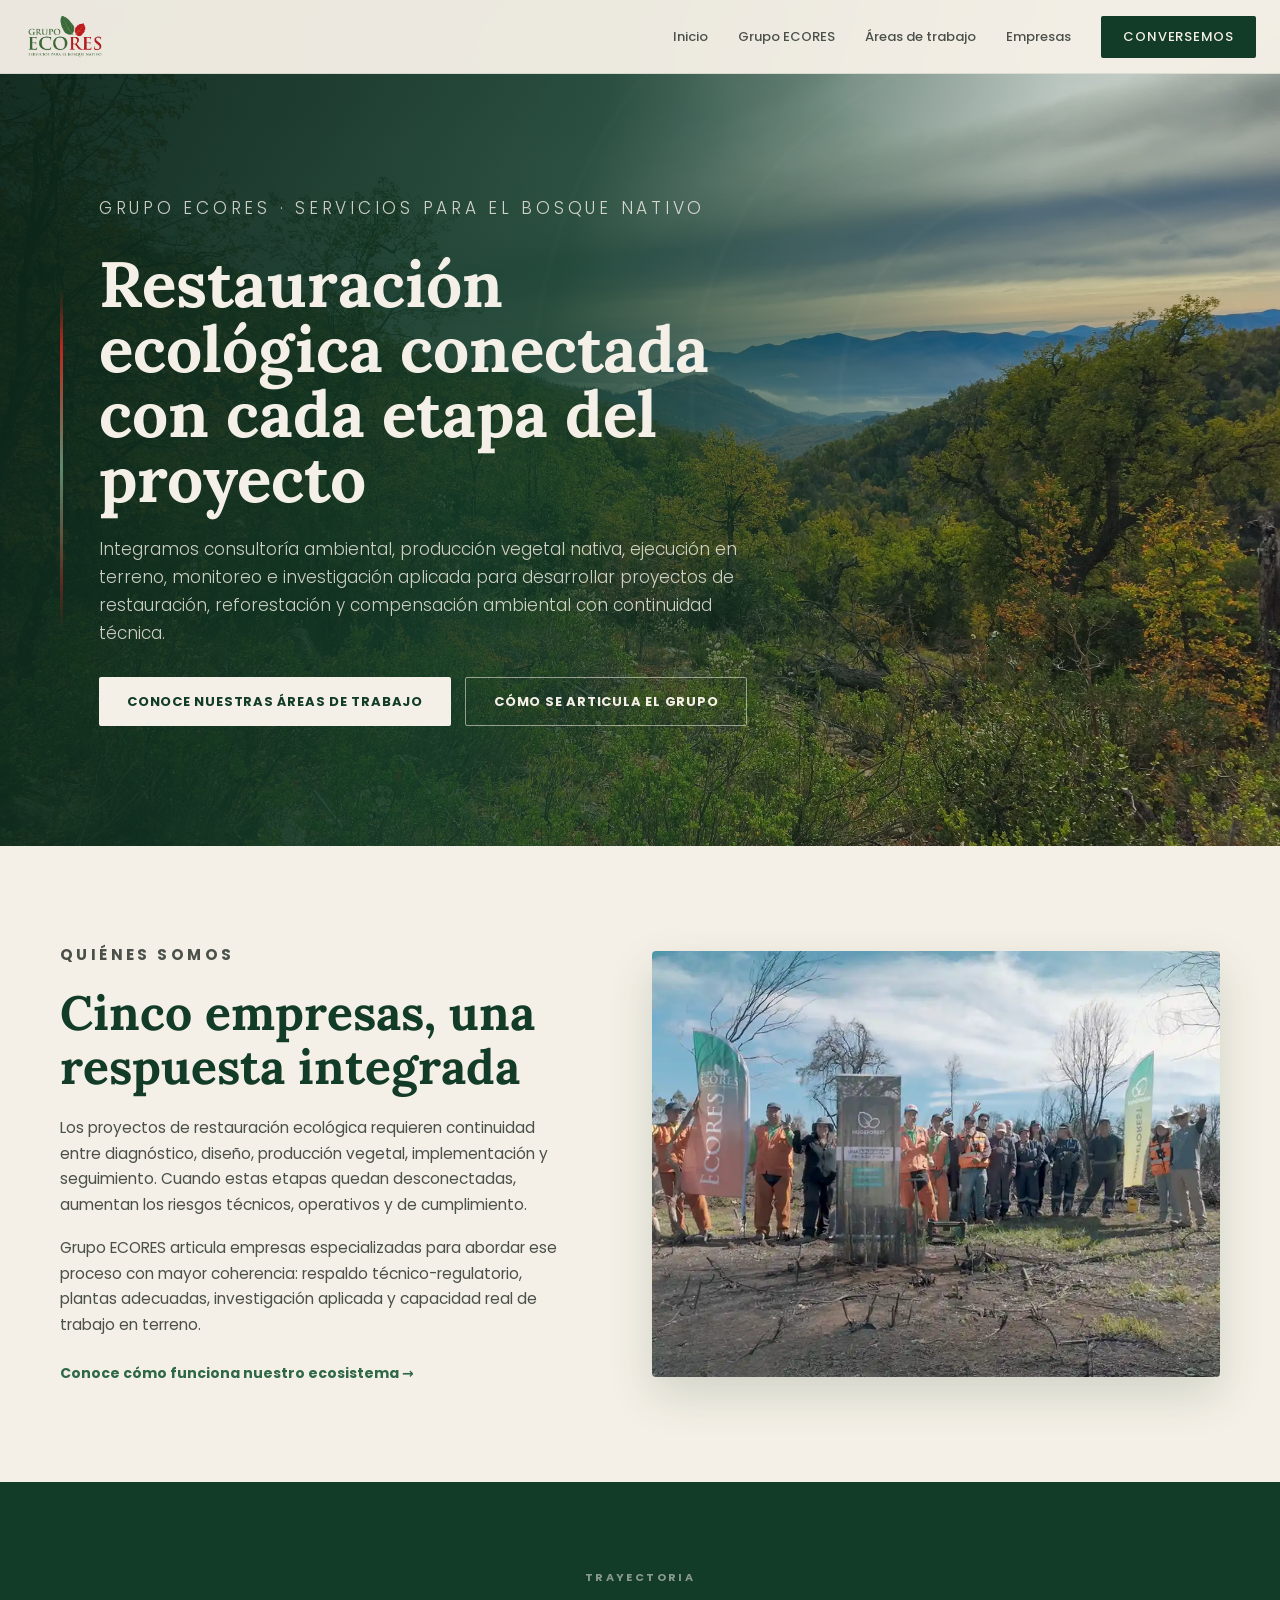
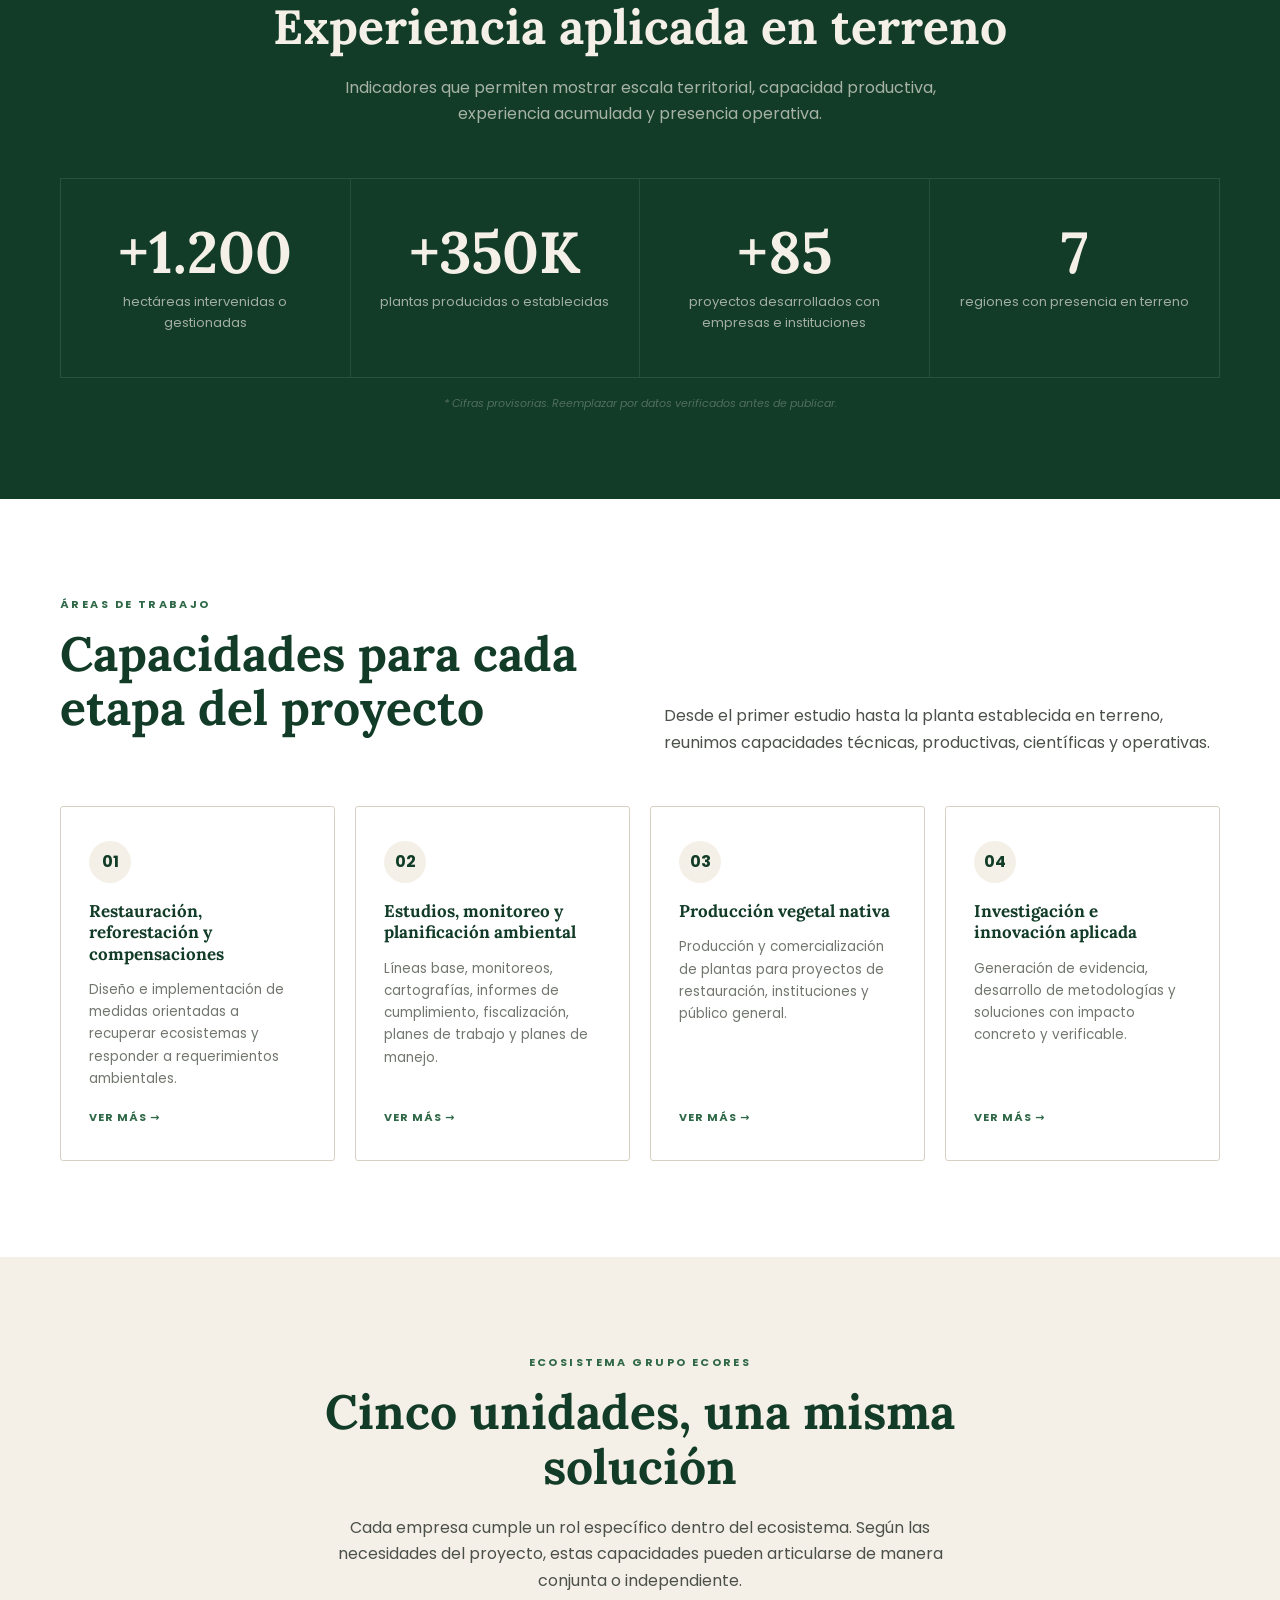
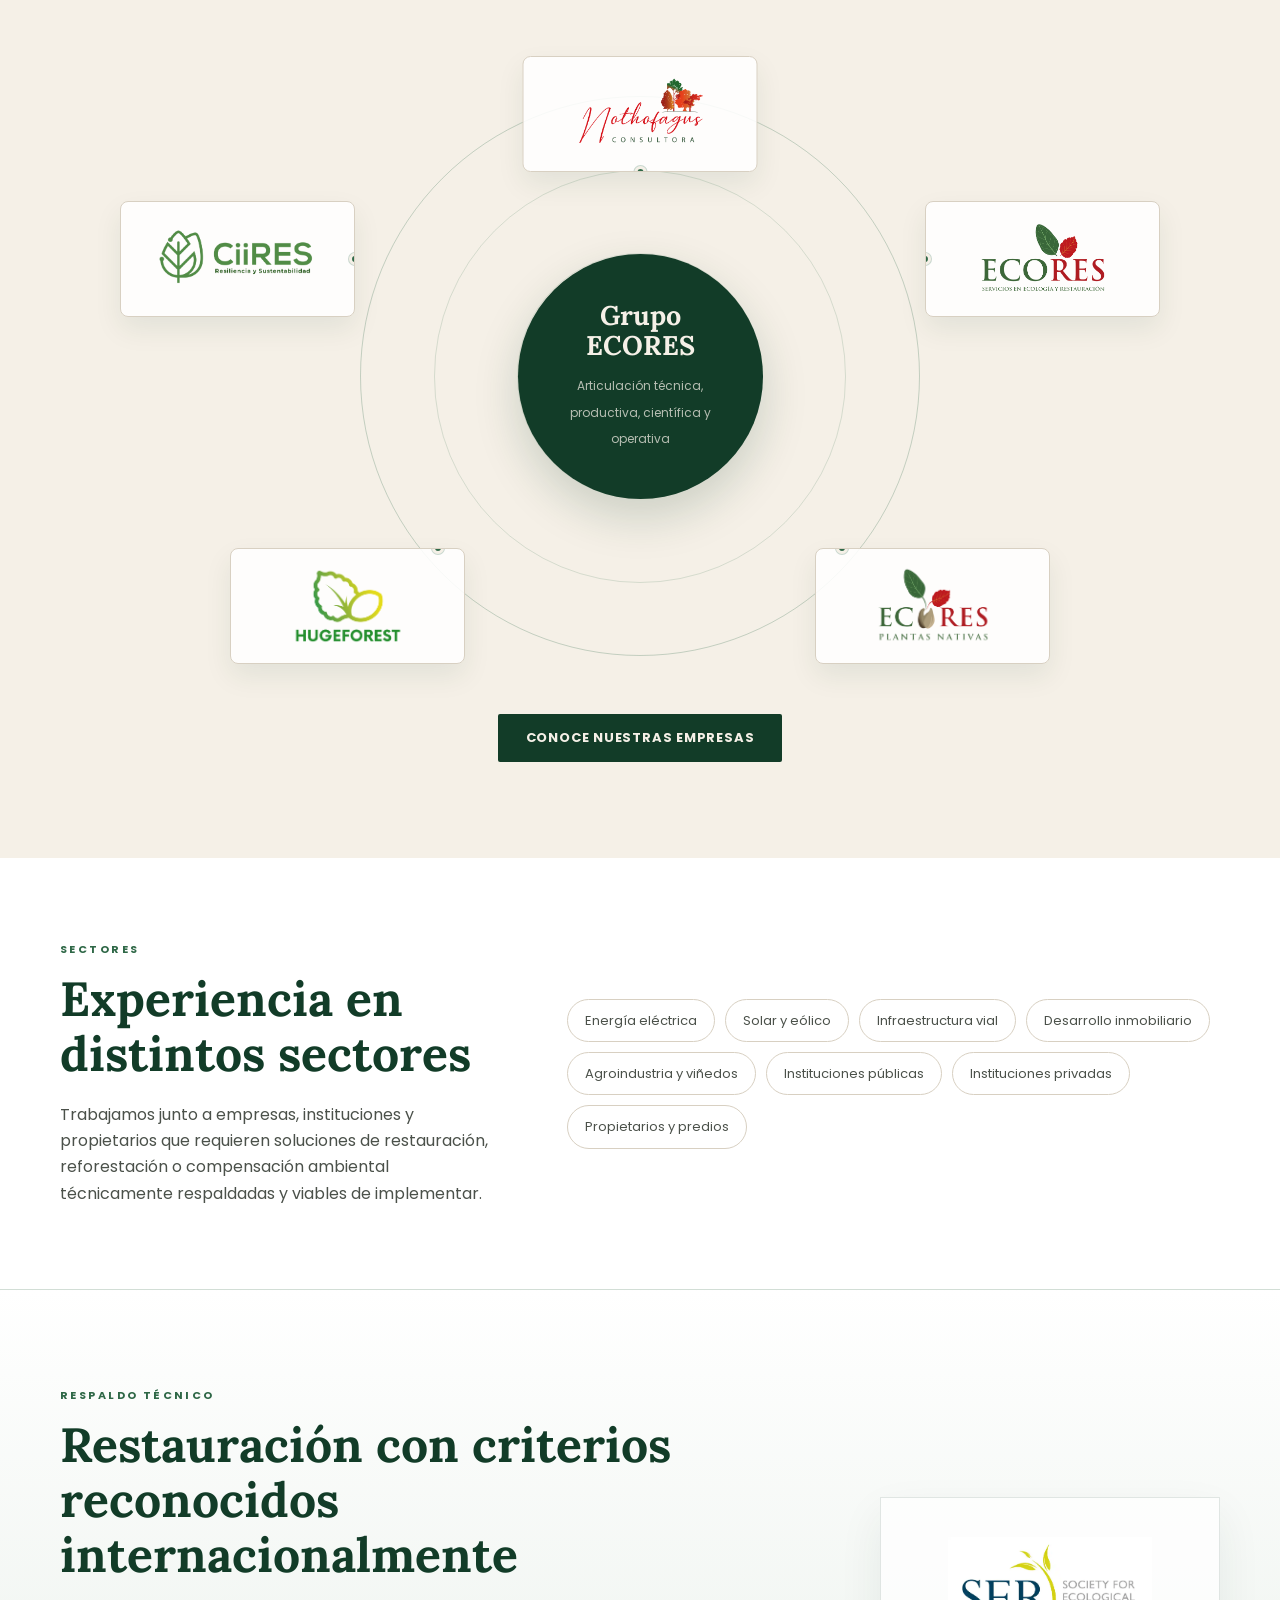
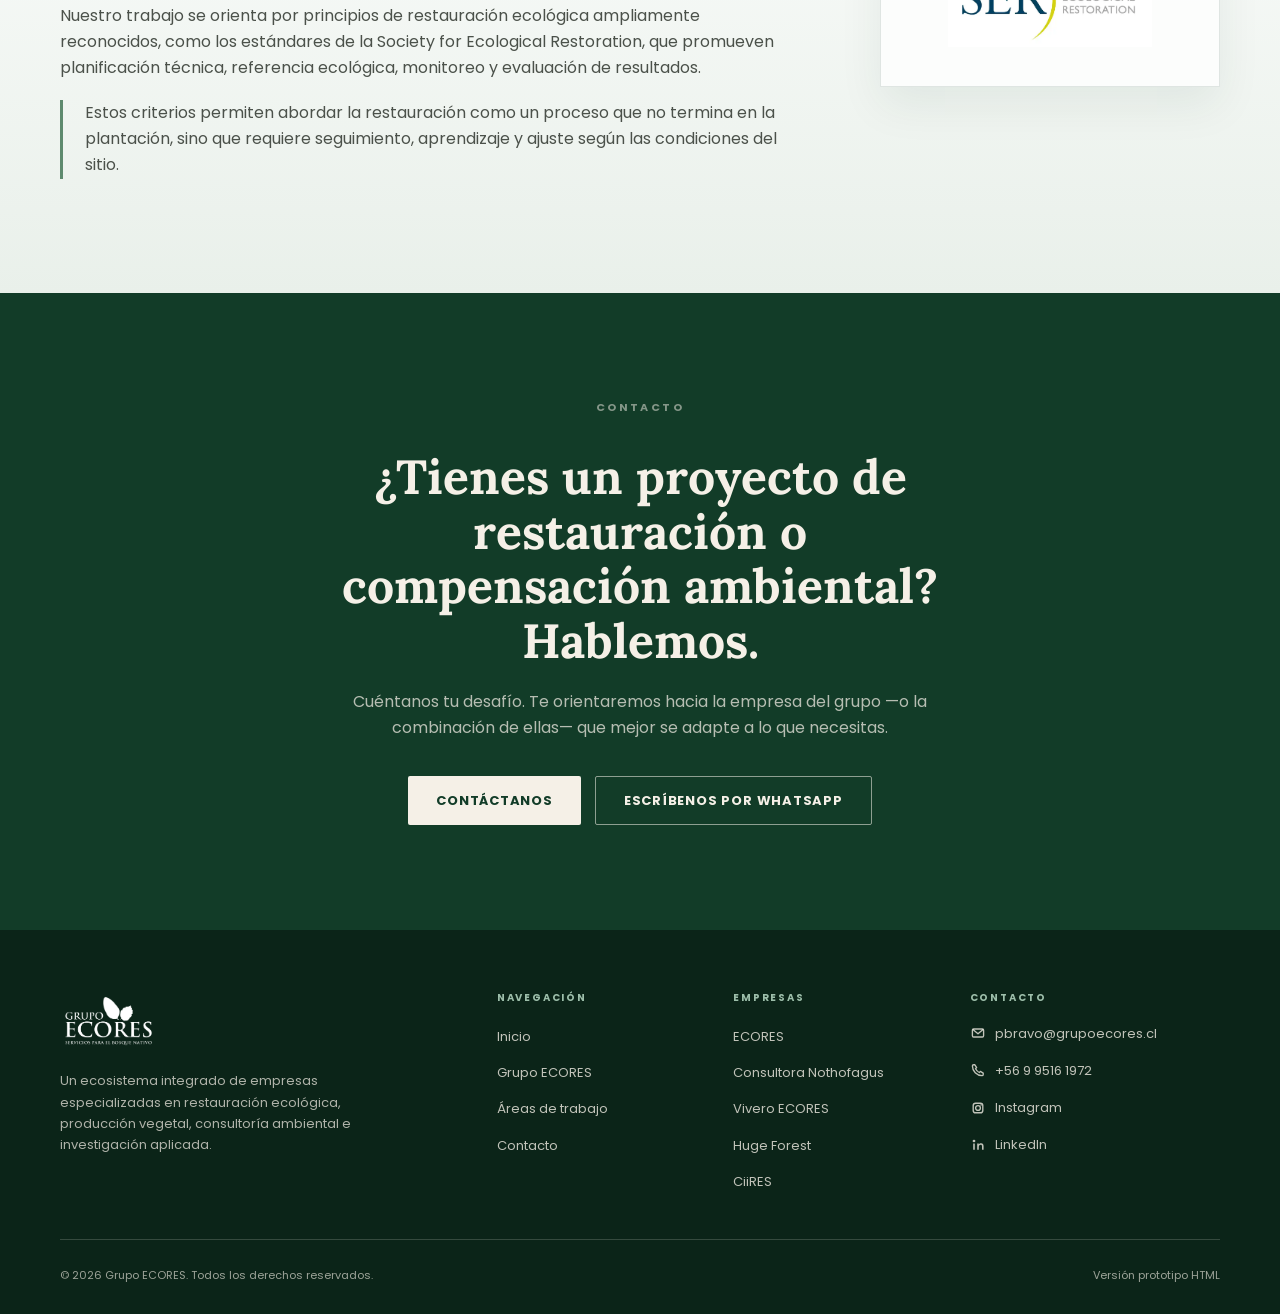
==== index.html @ 2d21e3e7 "all" ====
<!DOCTYPE html>
<html lang="es">
<head>
  <meta charset="UTF-8" />
  <meta name="viewport" content="width=device-width, initial-scale=1.0" />
  <title>Grupo ECORES — Servicios para el bosque nativo</title>
  <meta name="description" content="Grupo ECORES integra restauración ecológica, estudios ambientales, producción vegetal, investigación aplicada y ejecución en terreno." />
  <link rel="preconnect" href="https://fonts.googleapis.com">
  <link rel="preconnect" href="https://fonts.gstatic.com" crossorigin>
  <link href="https://fonts.googleapis.com/css2?family=Lora:ital,wght@0,400..700;1,400..700&family=Poppins:wght@300;400;500;600;700&display=swap" rel="stylesheet">
  <link rel="stylesheet" href="css/styles.css">
</head>
<body>
  <header class="nav">
    <div class="nav-inner">
      <a href="index.html" class="logo" aria-label="Grupo ECORES">
        <img src="assets/logo/grupoecores_color.png" alt="Grupo ECORES">
      </a>
      <nav aria-label="Navegación principal">
        <ul class="nav-links">
          <li><a href="index.html">Inicio</a></li>
          <li><a href="grupo-ecores.html">Grupo ECORES</a></li>
          <li><a href="areas-de-trabajo.html">Áreas de trabajo</a></li>
          <li><a href="empresas.html">Empresas</a></li>
          <li><a class="btn btn-verde nav-cta" href="contacto.html">Conversemos</a></li>
        </ul>
      </nav>
    </div>
  </header>

  <main>
    <section id="inicio" class="hero">
      <div class="hero-content">
        <div class="hero-line" aria-hidden="true"></div>
        <div>
          <p class="hero-kicker">Grupo ECORES · Servicios para el bosque nativo</p>
          <h1>Restauración ecológica conectada con cada etapa del proyecto</h1>
          <p>Integramos consultoría ambiental, producción vegetal nativa, ejecución en terreno, monitoreo e investigación aplicada para desarrollar proyectos de restauración, reforestación y compensación ambiental con continuidad técnica.</p>
          <div class="hero-actions">
            <a class="btn btn-marfil" href="areas-de-trabajo.html">Conoce nuestras áreas de trabajo</a>
            <a class="btn btn-outline" href="grupo-ecores.html">Cómo se articula el grupo</a>
          </div>
        </div>
      </div>
    </section>

    <section id="grupo" class="presentacion section">
      <div class="container presentacion-grid">
        <div class="presentacion-texto">
          <p class="label">Quiénes somos</p>
          <h2 class="titulo">Cinco empresas, una respuesta integrada</h2>
          <p>Los proyectos de restauración ecológica requieren continuidad entre diagnóstico, diseño, producción vegetal, implementación y seguimiento. Cuando estas etapas quedan desconectadas, aumentan los riesgos técnicos, operativos y de cumplimiento.</p>
          <p>Grupo ECORES articula empresas especializadas para abordar ese proceso con mayor coherencia: respaldo técnico-regulatorio, plantas adecuadas, investigación aplicada y capacidad real de trabajo en terreno.</p>
          <a class="link-flecha" href="grupo-ecores.html">Conoce cómo funciona nuestro ecosistema →</a>
        </div>
        <div class="foto-card">
          <img src="assets/img/inicio_2.webp" alt="Trabajo técnico en terreno con plantas nativas">
        </div>
      </div>
    </section>

    <section id="experiencia" class="cifras">
      <div class="container">
        <div class="cifras-header">
          <p class="label">Trayectoria</p>
          <h2 class="titulo">Experiencia aplicada en terreno</h2>
          <p class="bajada">Indicadores que permiten mostrar escala territorial, capacidad productiva, experiencia acumulada y presencia operativa.</p>
        </div>
        <div class="cifras-grid" aria-label="Cifras provisorias de experiencia">
          <div class="cifra"><div class="cifra-num">+1.200</div><div class="cifra-label">hectáreas intervenidas o gestionadas</div></div>
          <div class="cifra"><div class="cifra-num">+350K</div><div class="cifra-label">plantas producidas o establecidas</div></div>
          <div class="cifra"><div class="cifra-num">+85</div><div class="cifra-label">proyectos desarrollados con empresas e instituciones</div></div>
          <div class="cifra"><div class="cifra-num">7</div><div class="cifra-label">regiones con presencia en terreno</div></div>
        </div>
        <p class="cifra-nota">* Cifras provisorias. Reemplazar por datos verificados antes de publicar.</p>
      </div>
    </section>

    <section id="areas" class="areas section">
      <div class="container">
        <div class="areas-header">
          <div>
            <p class="label">Áreas de trabajo</p>
            <h2 class="titulo">Capacidades para cada etapa del proyecto</h2>
          </div>
          <p class="bajada">Desde el primer estudio hasta la planta establecida en terreno, reunimos capacidades técnicas, productivas, científicas y operativas.</p>
        </div>
        <div class="areas-grid">
          <a class="area-card" href="areas-de-trabajo.html">
            <div class="area-icono">01</div>
            <h3 class="area-nombre">Restauración, reforestación y compensaciones</h3>
            <p class="area-desc">Diseño e implementación de medidas orientadas a recuperar ecosistemas y responder a requerimientos ambientales.</p>
            <span class="area-link">Ver más →</span>
          </a>
          <a class="area-card" href="areas-de-trabajo.html">
            <div class="area-icono">02</div>
            <h3 class="area-nombre">Estudios, monitoreo y planificación ambiental</h3>
            <p class="area-desc">Líneas base, monitoreos, cartografías, informes de cumplimiento, fiscalización, planes de trabajo y planes de manejo.</p>
            <span class="area-link">Ver más →</span>
          </a>
          <a class="area-card" href="areas-de-trabajo.html">
            <div class="area-icono">03</div>
            <h3 class="area-nombre">Producción vegetal nativa</h3>
            <p class="area-desc">Producción y comercialización de plantas para proyectos de restauración, instituciones y público general.</p>
            <span class="area-link">Ver más →</span>
          </a>
          <a class="area-card" href="areas-de-trabajo.html">
            <div class="area-icono">04</div>
            <h3 class="area-nombre">Investigación e innovación aplicada</h3>
            <p class="area-desc">Generación de evidencia, desarrollo de metodologías y soluciones con impacto concreto y verificable.</p>
            <span class="area-link">Ver más →</span>
          </a>
        </div>
      </div>
    </section>

    <section id="empresas" class="ecosistema section">
      <div class="container">
        <div class="ecosistema-header">
          <p class="label">Ecosistema Grupo ECORES</p>
          <h2 class="titulo">Cinco unidades, una misma solución</h2>
          <p class="bajada">Cada empresa cumple un rol específico dentro del ecosistema. Según las necesidades del proyecto, estas capacidades pueden articularse de manera conjunta o independiente.</p>
        </div>

        <div class="ecosistema-circular" aria-label="Esquema circular de unidades Grupo ECORES">
          <div class="ecosistema-orbita" aria-hidden="true"></div>
          <div class="ecosistema-centro">
            <div>
              <strong>Grupo ECORES</strong>
              <span>Articulación técnica, productiva, científica y operativa</span>
            </div>
          </div>

          <article class="nodo nodo-1">
            <img class="ecosistema-logo ecosistema-logo-nothofagus" src="assets/logo/nothofagus_color.png" alt="Logo de Consultora Nothofagus">
          </article>
          <article class="nodo nodo-2">
            <img class="ecosistema-logo ecosistema-logo-ecores" src="assets/logo/ecores_color.png" alt="Logo de ECORES">
          </article>
          <article class="nodo nodo-3">
            <img class="ecosistema-logo ecosistema-logo-vivero" src="assets/logo/viveroecores_color.png" alt="Logo de Vivero ECORES">
          </article>
          <article class="nodo nodo-4">
            <img class="ecosistema-logo ecosistema-logo-huge" src="assets/logo/hugeforest_color.png" alt="Logo de Huge Forest">
          </article>
          <article class="nodo nodo-5">
            <img class="ecosistema-logo ecosistema-logo-ciires" src="assets/logo/ciires_color.png" alt="Logo de CiiRES">
          </article>
        </div>

        <div class="ecosistema-cta">
          <a class="btn btn-verde" href="empresas.html">Conoce nuestras empresas</a>
        </div>
      </div>
    </section>

    <section class="sectores">
      <div class="container sectores-inner">
        <div>
          <p class="label">Sectores</p>
          <h2 class="titulo">Experiencia en distintos sectores</h2>
          <p class="bajada">Trabajamos junto a empresas, instituciones y propietarios que requieren soluciones de restauración, reforestación o compensación ambiental técnicamente respaldadas y viables de implementar.</p>
        </div>
        <div class="sectores-tags">
          <span class="tag">Energía eléctrica</span>
          <span class="tag">Solar y eólico</span>
          <span class="tag">Infraestructura vial</span>
          <span class="tag">Desarrollo inmobiliario</span>
          <span class="tag">Agroindustria y viñedos</span>
          <span class="tag">Instituciones públicas</span>
          <span class="tag">Instituciones privadas</span>
          <span class="tag">Propietarios y predios</span>
        </div>
      </div>
    </section>

    <section class="home-ser section">
      <div class="container home-ser-grid">
        <div class="home-ser-texto">
          <p class="label">Respaldo técnico</p>
          <h2 class="titulo">Restauración con criterios reconocidos internacionalmente</h2>
          <p>Nuestro trabajo se orienta por principios de restauración ecológica ampliamente reconocidos, como los estándares de la Society for Ecological Restoration, que promueven planificación técnica, referencia ecológica, monitoreo y evaluación de resultados.</p>
          <p class="home-ser-secundario">Estos criterios permiten abordar la restauración como un proceso que no termina en la plantación, sino que requiere seguimiento, aprendizaje y ajuste según las condiciones del sitio.</p>
        </div>
        <div class="ser-logo-box" aria-label="Society for Ecological Restoration">
          <img class="ser-logo" src="assets/logo/logo_SER.webp" alt="Society for Ecological Restoration">
        </div>
      </div>
    </section>

    <section id="contacto" class="contacto">
      <div class="container">
        <p class="label">Contacto</p>
        <h2 class="titulo">¿Tienes un proyecto de restauración o compensación ambiental? Hablemos.</h2>
        <p>Cuéntanos tu desafío. Te orientaremos hacia la empresa del grupo —o la combinación de ellas— que mejor se adapte a lo que necesitas.</p>
        <div class="contacto-btns">
          <a class="btn btn-marfil" href="contacto.html">Contáctanos</a>
          <a class="btn btn-outline" href="#">Escríbenos por WhatsApp</a>
        </div>
      </div>
    </section>
  </main>

  <footer>
    <div class="container">
      <div class="footer-grid">
        <div class="footer-marca">
          <a class="footer-logo" href="index.html"><img src="assets/logo/grupoecores_blanco.png" alt="Grupo ECORES"></a>
          <p>Un ecosistema integrado de empresas especializadas en restauración ecológica, producción vegetal, consultoría ambiental e investigación aplicada.</p>
        </div>
        <div class="footer-col">
          <h4>Navegación</h4>
          <ul>
            <li><a href="index.html">Inicio</a></li>
            <li><a href="grupo-ecores.html">Grupo ECORES</a></li>
            <li><a href="areas-de-trabajo.html">Áreas de trabajo</a></li>
            <li><a href="contacto.html">Contacto</a></li>
          </ul>
        </div>
        <div class="footer-col">
          <h4>Empresas</h4>
          <ul>
            <li><a href="empresas.html">ECORES</a></li>
            <li><a href="empresas.html">Consultora Nothofagus</a></li>
            <li><a href="https://www.viveroecores.cl/">Vivero ECORES</a></li>
            <li><a href="empresas.html">Huge Forest</a></li>
            <li><a href="empresas.html">CiiRES</a></li>
          </ul>
        </div>
        <div class="footer-col">
          <h4>Contacto</h4>
          <ul>
            <li><a class="contact-link" href="mailto:pbravo@grupoecores.cl"><svg viewBox="0 0 20 20" fill="none" aria-hidden="true"><rect x="3" y="5" width="14" height="10" rx="1.5" stroke-width="1.7"/><path d="m4 6 6 5 6-5" stroke-width="1.7" stroke-linecap="round" stroke-linejoin="round"/></svg><span>pbravo@grupoecores.cl</span></a></li>
            <li><a class="contact-link" href="tel:+56995161972"><svg viewBox="0 0 20 20" fill="none" aria-hidden="true"><path d="M6.1 3.5 8.3 7 6.9 8.4a11.4 11.4 0 0 0 4.7 4.7l1.4-1.4 3.5 2.2v1.6c0 .8-.7 1.5-1.5 1.5C8.4 17 3 11.6 3 5c0-.8.7-1.5 1.5-1.5h1.6Z" stroke-width="1.7" stroke-linecap="round" stroke-linejoin="round"/></svg><span>+56 9 9516 1972</span></a></li>
            <li><a class="contact-link" href="https://www.instagram.com/grupoecores/" target="_blank" rel="noopener noreferrer"><svg viewBox="0 0 20 20" fill="none" aria-hidden="true"><rect x="4" y="4" width="12" height="12" rx="3" stroke-width="1.7"/><circle cx="10" cy="10" r="3" stroke-width="1.7"/><circle cx="13.8" cy="6.2" r="1" fill="currentColor" stroke="none"/></svg><span>Instagram</span></a></li>
            <li><a class="contact-link" href="https://cl.linkedin.com/company/grupo-ecores" target="_blank" rel="noopener noreferrer"><svg viewBox="0 0 20 20" fill="none" aria-hidden="true"><circle cx="5" cy="5" r="1.7" fill="currentColor" stroke="none"/><path d="M4 8h2v8H4zM9 8h2v1.4c.6-.9 1.5-1.6 2.9-1.6 2.1 0 3.1 1.4 3.1 3.8V16h-2v-4c0-1.5-.5-2.2-1.6-2.2-1.3 0-2.4 1-2.4 2.8V16H9z" fill="currentColor" stroke="none"/></svg><span>LinkedIn</span></a></li>
          </ul>
        </div>
      </div>
      <div class="footer-bottom">
        <span>© 2026 Grupo ECORES. Todos los derechos reservados.</span>
        <span>Versión prototipo HTML</span>
      </div>
    </div>
  </footer>
</body>
</html>
---- css/styles.css ----
*, *::before, *::after { box-sizing: border-box; margin: 0; padding: 0; }

:root {
  --verde-bosque: #123C28;
  --verde-profundo: #0B2418;
  --verde-medio: #2F6847;
  --verde-salvia: #5E8A6E;
  --verde-claro: #E9F0EA;
  --rojo-ecores: #B72A20;
  --marfil: #F5F0E7;
  --marfil-oscuro: #E8DFD1;
  --piedra: #D8D0C2;
  --texto: #1F241F;
  --texto-medio: #4B514A;
  --texto-suave: #71776E;
  --blanco: #FFFFFF;
  --max: 1160px;
}

html { scroll-behavior: smooth; }

body {
  font-family: 'Poppins', system-ui, sans-serif;
  color: var(--texto);
  background: var(--blanco);
  line-height: 1.65;
}

img { max-width: 100%; display: block; }
a { color: inherit; }

.container { width: min(var(--max), calc(100% - 48px)); margin: 0 auto; }
.section { padding: 96px 0; }

.label {
  font-size: 11px;
  font-weight: 700;
  letter-spacing: .22em;
  text-transform: uppercase;
  color: var(--verde-medio);
  margin-bottom: 14px;
}

.titulo {
  font-family: 'Lora', Georgia, serif;
  font-size: clamp(30px, 4vw, 48px);
  line-height: 1.14;
  font-weight: 700;
  color: var(--verde-bosque);
  margin-bottom: 20px;
}

.bajada {
  font-size: 16px;
  color: var(--texto-medio);
  max-width: 650px;
}

.btn {
  display: inline-flex;
  align-items: center;
  justify-content: center;
  min-height: 48px;
  padding: 13px 28px;
  border-radius: 2px;
  font-size: 13px;
  font-weight: 700;
  letter-spacing: .06em;
  text-transform: uppercase;
  text-decoration: none;
  transition: .2s ease;
}

.btn-verde { background: var(--verde-bosque); color: var(--marfil); }
.btn-verde:hover { background: var(--verde-medio); }
.btn-marfil { background: var(--marfil); color: var(--verde-bosque); }
.btn-marfil:hover { background: var(--blanco); transform: translateY(-1px); }
.btn-outline { border: 1px solid rgba(245,240,231,.55); color: var(--marfil); }
.btn-outline:hover { border-color: var(--marfil); background: rgba(245,240,231,.08); }

/* Header */
.nav {
  position: fixed;
  inset: 0 0 auto 0;
  height: 74px;
  z-index: 20;
  background: rgba(245,240,231,.96);
  backdrop-filter: blur(10px);
  border-bottom: 1px solid rgba(18,60,40,.10);
}

.nav-inner {
  height: 100%;
  width: min(1280px, calc(100% - 48px));
  margin: 0 auto;
  display: flex;
  align-items: center;
  justify-content: space-between;
  gap: 24px;
}

.logo img { height: 54px; width: auto; }
.nav-links { display: flex; align-items: center; gap: 30px; list-style: none; }
.nav-links a { text-decoration: none; font-size: 13px; font-weight: 500; color: var(--texto-medio); }
.nav-links a:hover { color: var(--verde-bosque); }
.nav-cta { padding: 10px 22px; min-height: 42px; font-size: 12px; }
.nav-links a.nav-cta { color: var(--marfil); }
.nav-links a.nav-cta:hover { color: var(--blanco); }

/* Hero */
.hero {
  min-height: 94vh;
  padding-top: 74px;
  position: relative;
  display: flex;
  align-items: center;
  overflow: hidden;
  background: var(--verde-profundo);
}

.hero::before {
  content: '';
  position: absolute;
  inset: 0;
  background-image:
    linear-gradient(105deg, rgba(11,36,24,.95) 0%, rgba(18,60,40,.86) 42%, rgba(18,60,40,.26) 72%, rgba(18,60,40,.08) 100%),
    url('../assets/img/hero-desktop.webp');
  background-size: cover;
  background-position: center;
  z-index: 0;
}

.hero::after {
  content: '';
  position: absolute;
  inset: 0;
  background-image:
    radial-gradient(circle at 82% 47%, transparent 18%, rgba(245,240,231,.16) 18.3%, transparent 18.8%),
    radial-gradient(circle at 82% 47%, transparent 31%, rgba(245,240,231,.12) 31.3%, transparent 31.8%),
    radial-gradient(circle at 82% 47%, transparent 45%, rgba(245,240,231,.08) 45.3%, transparent 45.8%);
  opacity: .18;
  z-index: 1;
}

.hero-content {
  position: relative;
  z-index: 2;
  width: min(1160px, calc(100% - 48px));
  margin: 0 auto;
  display: grid;
  grid-template-columns: 3px minmax(0, 650px);
  gap: 36px;
  align-items: center;
}

.hero-line {
  height: 340px;
  background: linear-gradient(180deg, transparent 0%, var(--rojo-ecores) 17%, var(--verde-salvia) 52%, rgba(183,42,32,.45) 86%, transparent 100%);
  border-radius: 999px;
}

.hero-kicker {
  font-size: 11px;
  font-weight: 700;
  letter-spacing: .22em;
  text-transform: uppercase;
  color: rgba(245,240,231,.66);
  margin-bottom: 22px;
}

.hero h1 {
  font-family: 'Lora', Georgia, serif;
  font-size: clamp(38px, 5.2vw, 64px);
  line-height: 1.02;
  color: var(--marfil);
  font-weight: 700;
  margin-bottom: 22px;
  max-width: 700px;
}

.hero h1 em { display: block; font-style: italic; color: rgba(245,240,231,.60); font-weight: 600; }

.hero p {
  color: rgba(245,240,231,.82);
  font-size: 17px;
  max-width: 680px;
  margin-bottom: 30px;
  font-weight: 300;
}

.hero-actions { display: flex; gap: 14px; flex-wrap: wrap; }

/* Páginas internas */
.hero-interno {
  min-height: 52vh;
  padding: 170px 0 86px;
  background: var(--verde-profundo);
  color: var(--marfil);
}

.hero-interno .label { color: rgba(245,240,231,.58); }

.hero-interno h1 {
  font-family: 'Lora', Georgia, serif;
  font-size: clamp(40px, 6vw, 68px);
  line-height: 1.08;
  font-weight: 700;
  max-width: 780px;
  margin-bottom: 22px;
}

.hero-interno p {
  max-width: 680px;
  color: rgba(245,240,231,.74);
  font-size: 17px;
}

.contenido-interno { background: var(--marfil); }

.contenido-interno p {
  max-width: 760px;
  color: var(--texto-medio);
  font-size: 16px;
}

/* Áreas de trabajo */
.hero-areas-trabajo {
  background:
    linear-gradient(110deg, rgba(11,36,24,.97) 0%, rgba(18,60,40,.90) 54%, rgba(94,138,110,.52) 100%),
    linear-gradient(90deg, transparent 0 34px, rgba(245,240,231,.05) 34px 35px, transparent 35px 100%);
  background-size: auto, 72px 72px;
}

.mapa-capacidades {
  background: var(--marfil);
  border-bottom: 1px solid var(--piedra);
}

.mapa-capacidades-head {
  display: grid;
  grid-template-columns: minmax(0, .95fr) minmax(280px, .65fr);
  gap: 64px;
  align-items: end;
  margin-bottom: 52px;
}

.mapa-capacidades-head p:not(.label) {
  color: var(--texto-medio);
  font-size: 16px;
}

.mapa-capacidades-esquema {
  position: relative;
  display: grid;
  grid-template-columns: repeat(4, 1fr);
  border-top: 1px solid rgba(18,60,40,.22);
  border-bottom: 1px solid rgba(18,60,40,.22);
}

.mapa-capacidades-esquema::before {
  content: '';
  position: absolute;
  left: 0;
  right: 0;
  top: 76px;
  height: 1px;
  background: rgba(18,60,40,.18);
}

.capacidad-nodo {
  position: relative;
  min-height: 250px;
  padding: 28px 26px 32px;
  display: grid;
  grid-template-rows: auto auto 1fr;
  gap: 20px;
  border-right: 1px solid rgba(18,60,40,.16);
}

.capacidad-nodo:last-child { border-right: 0; }

.capacidad-num {
  color: var(--verde-medio);
  font-size: 12px;
  font-weight: 700;
  letter-spacing: .16em;
}

.capacidad-icono,
.area-amplia-icono {
  display: grid;
  place-items: center;
  color: var(--verde-bosque);
}

.capacidad-icono {
  width: 56px;
  height: 56px;
  background: rgba(255,255,255,.48);
  border: 1px solid rgba(18,60,40,.18);
  border-radius: 50%;
  z-index: 1;
}

.capacidad-icono svg,
.area-amplia-icono svg {
  width: 34px;
  height: 34px;
  fill: none;
  stroke: currentColor;
  stroke-width: 2;
  stroke-linecap: round;
  stroke-linejoin: round;
}

.capacidad-nodo h3 {
  align-self: end;
  max-width: 230px;
  font-family: 'Lora', Georgia, serif;
  color: var(--verde-bosque);
  font-size: 20px;
  line-height: 1.22;
}

.desarrollo-areas {
  background: var(--blanco);
}

.area-amplia {
  padding: 82px 0;
  border-bottom: 1px solid rgba(18,60,40,.10);
}

.area-fondo-blanco { background: var(--blanco); }
.area-fondo-marfil { background: var(--marfil); }
.area-fondo-verde-claro { background: var(--verde-claro); }

.area-amplia-grid {
  display: grid;
  grid-template-columns: 190px minmax(0, 1fr);
  gap: 66px;
  align-items: start;
}

.area-amplia-meta {
  position: sticky;
  top: 104px;
  display: grid;
  gap: 28px;
  align-content: start;
}

.area-amplia-meta span {
  font-family: 'Lora', Georgia, serif;
  font-size: clamp(52px, 7vw, 86px);
  line-height: .9;
  color: rgba(18,60,40,.18);
  font-weight: 700;
}

.area-amplia-icono {
  width: 74px;
  height: 74px;
  border: 1px solid rgba(18,60,40,.22);
  border-radius: 50%;
  background: rgba(255,255,255,.46);
}

.area-amplia-icono svg {
  width: 42px;
  height: 42px;
}

.area-amplia-contenido {
  display: grid;
  grid-template-columns: minmax(0, .8fr) minmax(300px, .72fr);
  gap: 56px;
  align-items: start;
}

.area-amplia-contenido h2 {
  grid-column: 1 / -1;
  max-width: 860px;
  font-family: 'Lora', Georgia, serif;
  color: var(--verde-bosque);
  font-size: clamp(30px, 4vw, 48px);
  line-height: 1.12;
}

.area-amplia-contenido p {
  max-width: 610px;
  color: var(--texto-medio);
  font-size: 16px;
}

.capacidad-lista {
  list-style: none;
  display: grid;
  grid-template-columns: 1fr 1fr;
  gap: 12px 18px;
}

.capacidad-lista li {
  position: relative;
  padding: 12px 0 12px 22px;
  border-top: 1px solid rgba(18,60,40,.16);
  color: var(--texto-medio);
  font-size: 13.5px;
}

.capacidad-lista li::before {
  content: '';
  position: absolute;
  left: 0;
  top: 21px;
  width: 8px;
  height: 8px;
  border: 1px solid var(--verde-medio);
  border-radius: 50%;
}

.areas-integracion {
  background: linear-gradient(180deg, var(--blanco) 0%, var(--verde-claro) 100%);
  color: var(--texto);
  border-top: 1px solid rgba(18,60,40,.10);
}

.areas-integracion-inner {
  display: grid;
  gap: 52px;
}

.areas-integracion .titulo { color: var(--verde-bosque); max-width: 820px; }

.areas-integracion p {
  max-width: 760px;
  color: var(--texto-medio);
}

.process-line {
  list-style: none;
  display: grid;
  grid-template-columns: repeat(5, 1fr);
  border: 1px solid rgba(18,60,40,.16);
  background: rgba(255,255,255,.62);
}

.process-line li {
  position: relative;
  min-height: 104px;
  display: grid;
  place-items: center;
  text-align: center;
  padding: 24px 18px;
  border-right: 1px solid rgba(18,60,40,.14);
  color: var(--verde-bosque);
  font-size: 12px;
  font-weight: 700;
  letter-spacing: .11em;
  text-transform: uppercase;
}

.process-line li:last-child { border-right: 0; }

.process-line li::after {
  content: '';
  position: absolute;
  right: -10px;
  top: 50%;
  width: 19px;
  height: 19px;
  border-top: 1px solid rgba(18,60,40,.18);
  border-right: 1px solid rgba(18,60,40,.18);
  background: var(--verde-claro);
  transform: translateY(-50%) rotate(45deg);
  z-index: 2;
}

.process-line li:last-child::after { display: none; }

.areas-cta {
  background: var(--marfil);
  color: var(--texto);
  text-align: center;
  padding: 88px 0 96px;
  border-top: 1px solid rgba(18,60,40,.12);
}

.areas-cta .container {
  max-width: 760px;
}

.areas-cta .titulo {
  color: var(--verde-bosque);
  max-width: 660px;
  margin-left: auto;
  margin-right: auto;
}

.areas-cta p {
  max-width: 620px;
  color: var(--texto-medio);
  margin: 0 auto 34px;
}

.areas-cta-btns {
  display: flex;
  justify-content: center;
  gap: 14px;
  flex-wrap: wrap;
}

.cta-light .btn-outline {
  border-color: rgba(18,60,40,.35);
  color: var(--verde-bosque);
}

.cta-light .btn-outline:hover {
  border-color: var(--verde-bosque);
  background: rgba(18,60,40,.06);
}

/* Grupo ECORES */
.hero-grupo {
  min-height: 58vh;
  background:
    linear-gradient(110deg, rgba(11,36,24,.96) 0%, rgba(18,60,40,.88) 58%, rgba(47,104,71,.72) 100%),
    url('../assets/img/foto1_quienes_somos.webp');
  background-size: cover;
  background-position: center;
}

.hero-grupo h1 { max-width: 880px; }

.hero-grupo p:not(.label) {
  max-width: 760px;
  font-size: 18px;
}

.grupo-intro { background: var(--marfil); }
.grupo-plan { background: var(--blanco); }
.bloque-terreno { background: var(--marfil); }
.grupo-enfoque { background: var(--verde-bosque); color: var(--marfil); }
.grupo-trabajo { background: var(--marfil); }
.grupo-unidades { background: var(--blanco); }

.quienes-card-bg {
  position: relative;
  isolation: isolate;
  overflow: hidden;
  background: var(--marfil);
  color: var(--texto);
}

.quienes-card-bg::after {
  content: none;
}

.quienes-card-bg .container {
  position: relative;
  z-index: 1;
}

.quienes-card-bg .label {
  color: var(--verde-medio);
}

.quienes-card-bg .titulo {
  color: var(--verde-bosque);
}

.quienes-card-bg .grupo-copy {
  color: var(--texto-medio);
}

.grupo-texto-grid,
.grupo-unidades-inner {
  display: grid;
  grid-template-columns: .88fr 1.12fr;
  gap: 72px;
  align-items: start;
}

.grupo-copy {
  display: grid;
  gap: 18px;
  color: var(--texto-medio);
  font-size: 16px;
}

.grupo-copy .btn {
  justify-self: start;
  margin-top: 14px;
}

.bloque-terreno-grid {
  display: grid;
  grid-template-columns: minmax(0, 1.05fr) minmax(0, .95fr);
  gap: 72px;
  align-items: center;
}

.bloque-terreno-img {
  width: 100%;
  aspect-ratio: 4 / 3;
  object-fit: cover;
  object-position: center;
  border-radius: 6px;
}

.quienes-mosaico {
  position: relative;
  min-height: 520px;
}

.quienes-mosaico img {
  display: block;
  width: 100%;
  object-fit: cover;
  border-radius: 6px;
  box-shadow: 0 18px 45px rgba(18,60,40,.16);
}

.quienes-mosaico .quienes-mosaico-principal {
  width: 76%;
  aspect-ratio: 3 / 4;
  object-position: center;
}

.quienes-mosaico .quienes-mosaico-secundaria {
  position: absolute;
  right: 0;
  bottom: 28px;
  width: 54%;
  aspect-ratio: 4 / 3;
  border: 10px solid var(--marfil);
  object-position: center;
}

.bloque-terreno-texto {
  max-width: 540px;
}

.bloque-terreno-texto p:not(.label) {
  color: var(--texto-medio);
  font-size: 16px;
}

.bloque-terreno-secundario {
  margin-top: 18px;
  color: var(--texto-suave);
}

.grupo-section-head {
  max-width: 720px;
  margin-bottom: 46px;
}

.grupo-enfoque .label { color: rgba(245,240,231,.58); }
.grupo-enfoque .titulo { color: var(--marfil); }

.grupo-card-grid {
  display: grid;
  grid-template-columns: repeat(4, 1fr);
  gap: 18px;
}

.grupo-card {
  min-height: 280px;
  padding: 30px 26px;
  border: 1px solid rgba(245,240,231,.14);
  border-radius: 4px;
  background: rgba(245,240,231,.06);
}

.grupo-card-num {
  display: inline-flex;
  width: 38px;
  height: 38px;
  align-items: center;
  justify-content: center;
  border-radius: 50%;
  background: rgba(245,240,231,.10);
  color: var(--verde-claro);
  font-size: 12px;
  font-weight: 700;
  margin-bottom: 22px;
}

.grupo-card h3 {
  font-family: 'Lora', Georgia, serif;
  font-size: 21px;
  line-height: 1.2;
  color: var(--marfil);
  margin-bottom: 14px;
}

.grupo-card p {
  color: rgba(245,240,231,.70);
  font-size: 14px;
  line-height: 1.65;
}

.grupo-secuencia {
  list-style: none;
  display: grid;
  grid-template-columns: repeat(5, 1fr);
  gap: 0;
  margin-bottom: 34px;
  border: 1px solid var(--piedra);
  background: var(--blanco);
}

.grupo-secuencia li {
  position: relative;
  min-height: 112px;
  padding: 30px 24px;
  display: flex;
  align-items: center;
  justify-content: center;
  text-align: center;
  color: var(--verde-bosque);
  font-size: 13px;
  font-weight: 700;
  letter-spacing: .04em;
  text-transform: uppercase;
  border-right: 1px solid var(--piedra);
}

.grupo-secuencia li:last-child { border-right: 0; }

.grupo-secuencia li::after {
  content: '';
  position: absolute;
  right: -8px;
  top: 50%;
  width: 15px;
  height: 15px;
  border-top: 1px solid var(--piedra);
  border-right: 1px solid var(--piedra);
  background: var(--blanco);
  transform: translateY(-50%) rotate(45deg);
  z-index: 2;
}

.grupo-secuencia li:last-child::after { display: none; }

.grupo-secuencia-texto {
  max-width: 760px;
  color: var(--texto-medio);
  font-size: 16px;
}

.grupo-cta { border-top: 1px solid rgba(245,240,231,.08); }

/* Presentación */
.presentacion { background: var(--marfil); }
.presentacion-grid { display: grid; grid-template-columns: .95fr 1.05fr; gap: 78px; align-items: center; }
.presentacion-texto p { font-size: 15.5px; color: var(--texto-medio); margin-bottom: 18px; }
.link-flecha { display: inline-flex; text-decoration: none; color: var(--verde-medio); font-weight: 700; font-size: 14px; margin-top: 6px; }
.link-flecha:hover { text-decoration: underline; }
.foto-card { border-radius: 4px; overflow: hidden; box-shadow: 0 18px 45px rgba(18,60,40,.16); }
.foto-card img { width: 100%; height: 100%; aspect-ratio: 4 / 3; object-fit: cover; }

/* Cifras */
.cifras { background: var(--verde-bosque); color: var(--marfil); padding: 86px 0; }
.cifras-header { text-align: center; margin-bottom: 50px; }
.cifras .label { color: rgba(245,240,231,.52); }
.cifras .titulo { color: var(--marfil); }
.cifras .bajada { color: rgba(245,240,231,.66); margin: 0 auto; }
.cifras-grid { display: grid; grid-template-columns: repeat(4, 1fr); border: 1px solid rgba(245,240,231,.11); }
.cifra { text-align: center; padding: 44px 26px; border-right: 1px solid rgba(245,240,231,.10); }
.cifra:last-child { border-right: 0; }
.cifra-num { font-family: 'Lora', Georgia, serif; font-size: clamp(38px, 5vw, 58px); font-weight: 700; line-height: 1; margin-bottom: 10px; }
.cifra-label { color: rgba(245,240,231,.64); font-size: 13px; }
.cifra-nota { margin-top: 16px; text-align: center; font-size: 11px; color: rgba(245,240,231,.28); font-style: italic; }

/* Áreas */
.areas { background: var(--blanco); }
.areas-header { display: grid; grid-template-columns: 1fr 1fr; gap: 48px; align-items: end; margin-bottom: 50px; }
.areas-grid { display: grid; grid-template-columns: repeat(4, 1fr); gap: 20px; }
.area-card { border: 1px solid var(--piedra); border-radius: 3px; padding: 34px 28px; min-height: 310px; text-decoration: none; transition: .2s ease; display: flex; flex-direction: column; }
.area-card:hover { border-color: var(--verde-salvia); transform: translateY(-3px); box-shadow: 0 14px 34px rgba(18,60,40,.10); }
.area-icono { width: 42px; height: 42px; border-radius: 50%; background: var(--marfil); display: grid; place-items: center; margin-bottom: 18px; color: var(--verde-bosque); font-weight: 700; }
.area-nombre { font-family: 'Lora', Georgia, serif; color: var(--verde-bosque); font-size: 17px; line-height: 1.25; font-weight: 700; margin-bottom: 14px; }
.area-desc { color: var(--texto-suave); font-size: 13.5px; flex: 1; }
.area-link { font-size: 11px; font-weight: 700; color: var(--verde-medio); letter-spacing: .09em; text-transform: uppercase; margin-top: 18px; }

/* Ecosistema circular */
.ecosistema { background: var(--marfil); }
.ecosistema-header { text-align: center; max-width: 780px; margin: 0 auto 62px; }
.ecosistema-header .bajada { margin: 0 auto; }

.ecosistema-circular {
  position: relative;
  min-height: 640px;
  display: grid;
  place-items: center;
  margin: 0 auto;
  max-width: 1040px;
}

.ecosistema-orbita {
  position: absolute;
  width: min(560px, 58vw);
  aspect-ratio: 1;
  border: 1px solid rgba(47,104,71,.25);
  border-radius: 50%;
}

.ecosistema-orbita::before, .ecosistema-orbita::after {
  content: '';
  position: absolute;
  border-radius: 50%;
  border: 1px solid rgba(47,104,71,.16);
  inset: 13%;
}

.ecosistema-orbita::after { inset: 28%; opacity: .65; }

.ecosistema-centro {
  width: 245px;
  min-height: 245px;
  border-radius: 50%;
  background: var(--verde-bosque);
  color: var(--marfil);
  display: grid;
  place-items: center;
  text-align: center;
  padding: 28px;
  z-index: 2;
  box-shadow: 0 18px 45px rgba(18,60,40,.18);
}

.ecosistema-centro strong {
  font-family: 'Lora', Georgia, serif;
  font-size: 27px;
  line-height: 1.1;
  display: block;
  margin-bottom: 12px;
}

.ecosistema-centro span { font-size: 12px; color: rgba(245,240,231,.72); }

.nodo {
  position: absolute;
  width: 235px;
  min-height: 116px;
  display: grid;
  place-items: center;
  overflow: hidden;
  background: rgba(255,255,255,.88);
  border: 1px solid var(--piedra);
  border-radius: 8px;
  padding: 14px 20px;
  z-index: 3;
  box-shadow: 0 12px 28px rgba(18,60,40,.08);
}

.nodo::before {
  content: '';
  position: absolute;
  width: 12px;
  height: 12px;
  border-radius: 50%;
  background: var(--verde-medio);
  border: 3px solid var(--marfil);
  box-shadow: 0 0 0 1px rgba(47,104,71,.25);
}

.ecosistema-logo {
  width: 100%;
  max-width: 190px;
  height: 84px;
  object-fit: contain;
  transform-origin: center;
}

.ecosistema-logo-nothofagus { transform: scale(1.18); }
.ecosistema-logo-ecores { transform: scale(1.08); }
.ecosistema-logo-ciires { transform: scale(1.38); }

.nodo-1 { top: 0; left: 50%; transform: translateX(-50%); }
.nodo-1::before { left: 50%; bottom: -7px; transform: translateX(-50%); }
.nodo-2 { top: 145px; right: 0; }
.nodo-2::before { left: -7px; top: 50%; transform: translateY(-50%); }
.nodo-3 { bottom: 32px; right: 110px; }
.nodo-3::before { left: 20px; top: -7px; }
.nodo-4 { bottom: 32px; left: 110px; }
.nodo-4::before { right: 20px; top: -7px; }
.nodo-5 { top: 145px; left: 0; }
.nodo-5::before { right: -7px; top: 50%; transform: translateY(-50%); }

.ecosistema-cta { text-align: center; margin-top: 18px; }

/* Sectores */
.sectores { background: var(--blanco); padding: 82px 0; }
.sectores-inner { display: grid; grid-template-columns: .8fr 1.2fr; gap: 72px; align-items: center; }
.sectores-tags { display: flex; flex-wrap: wrap; gap: 10px; }
.tag { border: 1px solid var(--piedra); padding: 10px 17px; border-radius: 999px; font-size: 13px; color: var(--texto-medio); background: var(--blanco); }

/* SER */
.home-ser {
  background: linear-gradient(180deg, var(--blanco) 0%, var(--verde-claro) 100%);
  border-top: 1px solid rgba(18,60,40,.10);
}

.home-ser-grid {
  display: grid;
  grid-template-columns: minmax(0, 1.15fr) minmax(260px, .55fr);
  gap: 56px;
  align-items: center;
}

.home-ser-texto {
  max-width: 720px;
}

.home-ser-texto p:not(.label) {
  color: var(--texto-medio);
  font-size: 16px;
  margin-bottom: 18px;
}

.home-ser-secundario {
  padding-left: 22px;
  border-left: 3px solid var(--verde-salvia);
}

.ser-logo-box {
  display: grid;
  place-items: center;
  justify-self: end;
  width: min(340px, 100%);
  min-height: 190px;
  padding: 32px;
  background: rgba(255,255,255,.78);
  border: 1px solid rgba(18,60,40,.12);
  box-shadow: 0 18px 42px rgba(18,60,40,.07);
}

.ser-logo {
  width: 100%;
  max-width: 280px;
  height: auto;
  max-height: 110px;
  object-fit: contain;
}

/* Empresas */
.hero-empresas {
  min-height: 48vh;
  padding: 146px 0 64px;
  background:
    linear-gradient(105deg, rgba(11,36,24,.96) 0%, rgba(18,60,40,.86) 46%, rgba(11,36,24,.36) 74%, rgba(11,36,24,.18) 100%),
    url('../assets/img/empresas_hero1.webp');
  background-position: center center;
}

.hero-empresas h1 { max-width: 940px; }
.hero-empresas p:not(.label) { max-width: 740px; font-size: 18px; }

.empresas-recorrido {
  position: relative;
  padding: 72px 0 88px;
  background:
    linear-gradient(90deg, rgba(18,60,40,.08) 0 1px, transparent 1px 100%),
    var(--blanco);
  background-size: 82px 82px;
  overflow: hidden;
}

.empresas-recorrido .container {
  position: relative;
}

.empresas-recorrido-head {
  display: grid;
  grid-template-columns: minmax(0, .95fr) minmax(280px, .55fr);
  gap: 56px;
  align-items: end;
  margin-bottom: 46px;
}

.empresas-recorrido-head .titulo { max-width: 760px; margin-bottom: 0; }

.empresas-recorrido-head > p {
  color: var(--texto-medio);
  font-size: 15px;
  border-left: 2px solid var(--rojo-ecores);
  padding-left: 22px;
}

.empresas-pista {
  position: relative;
  display: flex;
  gap: 34px;
  overflow-x: auto;
  overscroll-behavior-inline: contain;
  scroll-snap-type: x mandatory;
  scroll-behavior: smooth;
  padding: 18px max(48px, calc((100% - min(860px, 85vw)) / 2)) 34px;
  scrollbar-width: none;
  -ms-overflow-style: none;
}

.empresas-pista::-webkit-scrollbar {
  display: none;
}

.empresas-recorrido .container::before,
.empresas-recorrido .container::after {
  content: '';
  position: absolute;
  top: 208px;
  bottom: 68px;
  width: min(130px, 12vw);
  z-index: 3;
  pointer-events: none;
}

.empresas-recorrido .container::before {
  left: 0;
  background: linear-gradient(90deg, var(--blanco) 0%, rgba(255,255,255,.82) 36%, rgba(255,255,255,0) 100%);
}

.empresas-recorrido .container::after {
  right: 0;
  background: linear-gradient(270deg, var(--blanco) 0%, rgba(255,255,255,.82) 36%, rgba(255,255,255,0) 100%);
}

.empresa-panel {
  position: relative;
  flex: 0 0 min(860px, 85vw);
  min-height: 430px;
  display: grid;
  align-content: stretch;
  scroll-snap-align: center;
  padding: 42px 58px 46px;
  border: 1px solid rgba(18,60,40,.18);
  border-radius: 6px;
  background:
    linear-gradient(180deg, rgba(255,255,255,.96), rgba(245,240,231,.82)),
    var(--blanco);
  box-shadow: 0 22px 54px rgba(18,60,40,.11);
  overflow: hidden;
  --empresa-acento: var(--verde-salvia);
  --empresa-acento-borde: rgba(94,138,110,.42);
  --empresa-acento-suave: rgba(94,138,110,.14);
}

.empresa-panel::before,
.empresa-panel::after {
  content: '';
  position: absolute;
  pointer-events: none;
}

.empresa-panel::before {
  inset: 0 0 auto;
  height: 6px;
  background: var(--empresa-acento);
}

.empresa-panel::after {
  inset: 6px auto 0 0;
  width: 1px;
  background: linear-gradient(180deg, var(--empresa-acento), rgba(18,60,40,0));
  opacity: .55;
}

.empresa-panel-huge {
  --empresa-acento: #A8C65F;
  --empresa-acento-borde: rgba(168,198,95,.48);
  --empresa-acento-suave: rgba(168,198,95,.18);
}

.empresa-panel-nothofagus {
  --empresa-acento: #BE6D58;
  --empresa-acento-borde: rgba(190,109,88,.42);
  --empresa-acento-suave: rgba(190,109,88,.14);
}

.empresa-panel-vivero {
  --empresa-acento: #5F9A55;
  --empresa-acento-borde: rgba(95,154,85,.46);
  --empresa-acento-suave: rgba(95,154,85,.16);
}

.empresa-panel-ecores {
  --empresa-acento: var(--verde-bosque);
  --empresa-acento-borde: rgba(18,60,40,.34);
  --empresa-acento-secundario: var(--rojo-ecores);
  --empresa-acento-suave: rgba(18,60,40,.12);
}

.empresa-panel-ecores::before {
  background: linear-gradient(90deg, var(--verde-bosque) 0 82%, var(--rojo-ecores) 82% 100%);
}

.empresa-panel-ciires {
  --empresa-acento: #4C8667;
  --empresa-acento-borde: rgba(76,134,103,.44);
  --empresa-acento-suave: rgba(76,134,103,.16);
}

.empresa-panel-contenido {
  position: relative;
  z-index: 1;
  display: flex;
  min-height: 100%;
  flex-direction: column;
}

.empresa-card-head {
  display: flex;
  align-items: flex-start;
  justify-content: space-between;
  gap: 16px;
  margin-bottom: 24px;
}

.empresa-num {
  display: inline-flex;
  align-items: center;
  justify-content: center;
  min-height: 34px;
  padding: 8px 12px;
  border: 1px solid var(--empresa-acento-borde);
  border-radius: 999px;
  background: var(--empresa-acento-suave);
  color: var(--verde-bosque);
  font-size: 11px;
  font-weight: 700;
  letter-spacing: .08em;
  line-height: 1;
  text-transform: uppercase;
  white-space: nowrap;
}

.empresa-logo-box {
  width: 250px;
  height: 98px;
  display: flex;
  align-items: center;
  justify-content: center;
  flex: 0 0 auto;
  overflow: hidden;
  padding: 16px 22px;
  border: 1px solid rgba(18,60,40,.12);
  border-radius: 6px;
  background: rgba(255,255,255,.90);
  box-shadow: 0 12px 28px rgba(18,60,40,.08);
}

.empresa-logo {
  width: 100%;
  max-width: 210px;
  height: 66px;
  object-fit: contain;
  transform-origin: center;
}

.empresa-panel-huge .empresa-logo { transform: scale(1.16); }
.empresa-panel-nothofagus .empresa-logo { transform: scale(1.55); }
.empresa-panel-vivero .empresa-logo { transform: scale(1.14); }
.empresa-panel-ecores .empresa-logo { transform: scale(1.32); }
.empresa-panel-ciires .empresa-logo { transform: scale(1.90); }

.empresa-rubro {
  margin-bottom: 10px;
  color: var(--verde-medio);
  font-size: 11px;
  font-weight: 700;
  letter-spacing: .14em;
  text-transform: uppercase;
}

.empresa-panel h3 {
  font-family: 'Lora', Georgia, serif;
  font-size: clamp(30px, 4vw, 48px);
  line-height: 1.04;
  color: var(--verde-bosque);
  margin-bottom: 16px;
}

.empresa-panel p:not(.empresa-rubro) {
  max-width: 680px;
  color: var(--texto-medio);
  font-size: 15px;
}

.empresa-rol {
  max-width: 680px;
  margin-top: 24px;
  padding: 20px 22px;
  border: 1px solid rgba(18,60,40,.12);
  border-left: 5px solid var(--empresa-acento);
  border-radius: 6px;
  background: linear-gradient(90deg, var(--empresa-acento-suave), rgba(233,240,234,.58));
}

.empresa-rol h4 {
  margin-bottom: 8px;
  color: var(--verde-bosque);
  font-size: 12px;
  font-weight: 700;
  letter-spacing: .08em;
  text-transform: uppercase;
}

.empresa-rol p {
  font-size: 14px;
}

.empresa-panel ul {
  list-style: none;
  display: grid;
  gap: 10px;
  margin-top: 28px;
}

.empresa-panel li {
  position: relative;
  padding-left: 20px;
  color: var(--texto-medio);
  font-size: 13.5px;
}

.empresa-panel li::before {
  content: '';
  position: absolute;
  left: 0;
  top: 9px;
  width: 8px;
  height: 8px;
  border-radius: 50%;
  border: 1px solid var(--verde-medio);
}

.empresas-control {
  position: absolute;
  top: calc(50% + 68px);
  z-index: 5;
  width: 52px;
  height: 52px;
  display: grid;
  place-items: center;
  border: 1px solid rgba(18,60,40,.46);
  border-radius: 50%;
  background: rgba(255,255,255,.92);
  color: var(--verde-bosque);
  font-family: Georgia, serif;
  font-size: 34px;
  line-height: 1;
  cursor: pointer;
  box-shadow: 0 12px 30px rgba(18,60,40,.12);
  transform: translateY(-50%);
  transition: background .2s ease, border-color .2s ease, transform .2s ease;
}

.empresas-control:hover {
  background: var(--verde-claro);
  border-color: var(--verde-bosque);
  transform: translateY(-50%) scale(1.04);
}

.empresas-control:focus-visible {
  outline: 3px solid rgba(47,104,71,.24);
  outline-offset: 3px;
}

.empresas-control.prev { left: 8px; }
.empresas-control.next { right: 8px; }

.empresas-indicadores {
  display: grid;
  grid-template-columns: repeat(5, 1fr);
  gap: 8px;
  max-width: 520px;
  margin: 8px auto 0;
}

.empresas-indicadores span {
  height: 3px;
  background: rgba(18,60,40,.16);
  transition: background .2s ease, transform .2s ease;
}

.empresas-indicadores span.active {
  background: var(--rojo-ecores);
  transform: scaleY(1.8);
}

.empresas-integracion {
  background:
    radial-gradient(circle at 50% 46%, rgba(94,138,110,.16), transparent 34%),
    linear-gradient(180deg, var(--blanco), var(--verde-claro));
  border-top: 1px solid rgba(18,60,40,.12);
  border-bottom: 1px solid rgba(18,60,40,.10);
}

.integracion-header {
  max-width: 820px;
  margin: 0 auto 48px;
  text-align: center;
}

.integracion-header p:not(.label) {
  max-width: 760px;
  margin: 0 auto;
  color: var(--texto-medio);
}

.integracion-diagrama {
  position: relative;
  width: min(920px, 100%);
  min-height: 520px;
  margin: 0 auto;
  isolation: isolate;
}

.integracion-lineas {
  position: absolute;
  inset: 0;
  width: 100%;
  height: 100%;
  z-index: 0;
}

.integracion-lineas line {
  stroke: rgba(47,104,71,.34);
  stroke-width: 2;
  stroke-linecap: round;
}

.integracion-centro,
.integracion-nodo {
  position: absolute;
  z-index: 1;
  display: grid;
  place-items: center;
  text-align: center;
  color: var(--verde-bosque);
  font-weight: 700;
  box-shadow: 0 18px 42px rgba(18,60,40,.10);
}

.integracion-centro {
  top: 50%;
  left: 50%;
  width: 210px;
  min-height: 210px;
  padding: 28px;
  border: 1px solid rgba(47,104,71,.20);
  border-radius: 50%;
  background: rgba(255,255,255,.92);
  transform: translate(-50%, -50%);
}

.integracion-centro::before {
  content: "";
  position: absolute;
  inset: -12px;
  border: 1px solid rgba(183,42,32,.18);
  border-radius: inherit;
  z-index: -1;
}

.integracion-centro img {
  width: 150px;
  max-height: 102px;
  object-fit: contain;
}

.integracion-centro span {
  font-size: 13px;
  letter-spacing: .08em;
  text-transform: uppercase;
}

.integracion-nodo {
  width: 156px;
  min-height: 64px;
  padding: 16px 20px;
  border-radius: 999px;
  border: 1px solid rgba(18,60,40,.18);
  background: rgba(255,255,255,.88);
  font-size: 13px;
  letter-spacing: .08em;
  text-transform: uppercase;
}

.integracion-nodo::before {
  content: "";
  position: absolute;
  width: 9px;
  height: 9px;
  border-radius: 50%;
  background: var(--rojo-ecores);
  opacity: .7;
}

.diagnostico { top: 34px; left: 50%; transform: translateX(-50%); }
.produccion { top: 138px; right: 42px; }
.ejecucion { right: 104px; bottom: 60px; }
.monitoreo { left: 104px; bottom: 60px; }
.innovacion { top: 138px; left: 42px; }

.diagnostico::before { bottom: -5px; left: 50%; transform: translateX(-50%); }
.produccion::before { left: -5px; top: 50%; transform: translateY(-50%); }
.ejecucion::before { left: -4px; top: 20px; }
.monitoreo::before { right: -4px; top: 20px; }
.innovacion::before { right: -5px; top: 50%; transform: translateY(-50%); }

.empresas-contacto {
  background:
    linear-gradient(100deg, rgba(11,36,24,.96), rgba(18,60,40,.90)),
    url('../assets/img/hero-desktop.webp');
  background-size: cover;
  background-position: center;
  color: var(--marfil);
  text-align: center;
  padding: 100px 0 108px;
}

.empresas-contacto .label { color: rgba(245,240,231,.50); }

.empresas-contacto .titulo {
  color: var(--marfil);
  max-width: 760px;
  margin-left: auto;
  margin-right: auto;
}

.empresas-contacto p:not(.label) {
  max-width: 620px;
  margin: 0 auto 34px;
  color: rgba(245,240,231,.72);
}

/* Contacto + Footer */
.hero-contacto {
  min-height: 46vh;
  background:
    linear-gradient(105deg, rgba(11,36,24,.96) 0%, rgba(18,60,40,.86) 46%, rgba(18,60,40,.42) 76%, rgba(11,36,24,.20) 100%),
    url('../assets/img/contacto_hero1.webp');
  background-position: center 44%;
  color: var(--marfil);
  border-bottom: 1px solid rgba(18,60,40,.10);
}

.hero-contacto .label {
  color: rgba(245,240,231,.62);
}

.hero-contacto h1 {
  max-width: 720px;
  color: var(--marfil);
}

.hero-contacto p {
  max-width: 690px;
  color: rgba(245,240,231,.78);
}

.hero-empresas,
.hero-contacto {
  background-size: cover;
  background-repeat: no-repeat;
}

.contacto-principal {
  background: var(--blanco);
}

.contacto-grid {
  display: grid;
  grid-template-columns: minmax(0, 1.28fr) minmax(320px, .72fr);
  gap: 44px;
  align-items: start;
}

.contacto-formulario {
  padding: 42px;
  border: 1px solid rgba(18,60,40,.14);
  border-radius: 6px;
  background: var(--marfil);
  box-shadow: 0 20px 48px rgba(18,60,40,.08);
}

.contacto-formulario form {
  display: grid;
  grid-template-columns: repeat(2, minmax(0, 1fr));
  gap: 22px;
}

.campo {
  display: grid;
  gap: 8px;
}

.campo-completo {
  grid-column: 1 / -1;
}

.campo label {
  color: var(--verde-bosque);
  font-size: 12px;
  font-weight: 700;
  letter-spacing: .08em;
  text-transform: uppercase;
}

.campo input,
.campo select,
.campo textarea {
  width: 100%;
  min-height: 52px;
  border: 1px solid rgba(18,60,40,.18);
  border-radius: 4px;
  background: var(--blanco);
  color: var(--texto);
  font: inherit;
  font-size: 15px;
  padding: 14px 15px;
  transition: border-color .2s ease, box-shadow .2s ease, background .2s ease;
}

.campo select {
  appearance: none;
  background-image:
    linear-gradient(45deg, transparent 50%, var(--verde-medio) 50%),
    linear-gradient(135deg, var(--verde-medio) 50%, transparent 50%);
  background-position:
    calc(100% - 20px) 23px,
    calc(100% - 14px) 23px;
  background-size: 6px 6px, 6px 6px;
  background-repeat: no-repeat;
  padding-right: 44px;
}

.campo textarea {
  min-height: 158px;
  resize: vertical;
}

.campo input:focus,
.campo select:focus,
.campo textarea:focus {
  outline: 0;
  border-color: var(--verde-medio);
  box-shadow: 0 0 0 3px rgba(47,104,71,.14);
  background: var(--blanco);
}

.contacto-submit {
  grid-column: 1 / -1;
  justify-self: start;
  border: 0;
  cursor: pointer;
}

.contacto-lateral {
  display: grid;
  gap: 22px;
}

.contacto-card,
.contacto-orientacion {
  padding: 34px;
  border: 1px solid rgba(18,60,40,.14);
  border-radius: 6px;
  background: var(--verde-claro);
}

.contacto-card h2,
.contacto-orientacion h2 {
  margin-bottom: 22px;
  color: var(--verde-bosque);
  font-family: 'Lora', Georgia, serif;
  font-size: 28px;
  line-height: 1.18;
}

.contacto-datos {
  display: grid;
  gap: 18px;
}

.contacto-datos div {
  padding-top: 18px;
  border-top: 1px solid rgba(18,60,40,.14);
}

.contacto-datos dt {
  margin-bottom: 5px;
  color: var(--verde-medio);
  font-size: 11px;
  font-weight: 700;
  letter-spacing: .12em;
  text-transform: uppercase;
}

.contacto-datos dd,
.contacto-orientacion p {
  color: var(--texto-medio);
  font-size: 15px;
}

.contacto-datos a {
  color: var(--verde-bosque);
  text-decoration: none;
  font-weight: 600;
}

.contacto-datos a:hover {
  text-decoration: underline;
}

.contacto-redes {
  display: flex;
  gap: 14px;
  flex-wrap: wrap;
}

.contacto-orientacion {
  background: var(--marfil);
}

.contacto-cierre {
  padding: 72px 0 82px;
  background: linear-gradient(180deg, var(--blanco), var(--verde-claro));
  border-top: 1px solid rgba(18,60,40,.10);
  text-align: center;
}

.contacto-cierre p {
  max-width: 820px;
  margin: 0 auto;
  color: var(--verde-bosque);
  font-family: 'Lora', Georgia, serif;
  font-size: clamp(25px, 3vw, 38px);
  line-height: 1.22;
  font-weight: 700;
}

.contacto { background: var(--verde-bosque); color: var(--marfil); text-align: center; padding: 105px 0; }
.contacto .label { color: rgba(245,240,231,.50); }
.contacto .titulo { color: var(--marfil); max-width: 660px; margin-left: auto; margin-right: auto; }
.contacto p { max-width: 620px; color: rgba(245,240,231,.72); margin: 0 auto 34px; }
.contacto-btns { display: flex; justify-content: center; gap: 14px; flex-wrap: wrap; }

footer { background: var(--verde-profundo); color: rgba(245,240,231,.78); padding: 60px 0 30px; }
.footer-grid { display: grid; grid-template-columns: 2fr 1fr 1fr minmax(230px, 1.25fr); gap: 36px; padding-bottom: 44px; border-bottom: 1px solid rgba(245,240,231,.18); }
.footer-logo img { height: 64px; margin-bottom: 16px; object-fit: contain; }
.footer-marca p { font-size: 13px; max-width: 300px; color: rgba(245,240,231,.70); }
.footer-col h4 { font-size: 10px; text-transform: uppercase; letter-spacing: .18em; color: #9DBEAA; margin-bottom: 16px; }
.footer-col ul { list-style: none; display: grid; gap: 10px; }
.footer-col a { text-decoration: none; font-size: 13px; color: rgba(245,240,231,.78); }
.footer-col a:hover { color: var(--marfil); }
.footer-col a:focus-visible { outline: 2px solid var(--marfil); outline-offset: 4px; border-radius: 1px; }
.footer-col a.contact-link { display: inline-flex; align-items: center; gap: 9px; max-width: 100%; }
.contact-link svg { width: 16px; height: 16px; flex: 0 0 16px; stroke: currentColor; }
.contact-link span { overflow-wrap: anywhere; }
.footer-bottom { display: flex; justify-content: space-between; gap: 24px; padding-top: 26px; font-size: 11px; color: rgba(245,240,231,.62); }

@media (max-width: 980px) {
  .nav-links { display: none; }
  .nav-inner { width: min(100% - 32px, 1280px); }
  .container, .hero-content { width: min(100% - 32px, var(--max)); }
  .section { padding: 70px 0; }
  .hero-interno { padding-top: 130px; }
  .hero-empresas { background-position: 58% center; }
  .hero-contacto { background-position: 58% center; }
  .hero { min-height: 84vh; }
  .hero::before {
    background-image:
      linear-gradient(0deg, rgba(11,36,24,.96) 0%, rgba(18,60,40,.82) 54%, rgba(18,60,40,.28) 100%),
      url('../assets/img/hero-mobile.webp');
    background-position: center;
  }
  .hero-content { grid-template-columns: 1fr; gap: 18px; align-self: end; padding-bottom: 54px; }
  .hero-line { display: none; }
  .hero h1 { font-size: clamp(34px, 9vw, 50px); line-height: 1.04; }
  .presentacion-grid, .areas-header, .sectores-inner, .home-ser-grid, .grupo-texto-grid, .grupo-unidades-inner, .bloque-terreno-grid, .mapa-capacidades-head, .area-amplia-grid, .area-amplia-contenido, .empresas-recorrido-head { grid-template-columns: 1fr; gap: 36px; }
  .mapa-capacidades-esquema { grid-template-columns: 1fr 1fr; }
  .mapa-capacidades-esquema::before { display: none; }
  .capacidad-nodo { min-height: 220px; border-bottom: 1px solid rgba(18,60,40,.16); }
  .capacidad-nodo:nth-child(2n) { border-right: 0; }
  .capacidad-nodo:nth-last-child(-n + 2) { border-bottom: 0; }
  .area-amplia { padding: 68px 0; }
  .area-amplia-meta { position: static; grid-template-columns: auto 1fr; align-items: center; }
  .area-amplia-contenido h2 { grid-column: auto; }
  .process-line { grid-template-columns: 1fr; }
  .process-line li { border-right: 0; border-bottom: 1px solid rgba(18,60,40,.14); min-height: 84px; }
  .process-line li:last-child { border-bottom: 0; }
  .process-line li::after {
    right: auto;
    top: auto;
    bottom: -10px;
    left: 50%;
    transform: translateX(-50%) rotate(135deg);
  }
  .bloque-terreno-texto { max-width: 720px; }
  .quienes-mosaico {
    width: min(680px, 100%);
    min-height: 560px;
  }
  .grupo-card-grid { grid-template-columns: 1fr 1fr; }
  .grupo-secuencia { grid-template-columns: 1fr; }
  .grupo-secuencia li { border-right: 0; border-bottom: 1px solid var(--piedra); }
  .grupo-secuencia li:last-child { border-bottom: 0; }
  .grupo-secuencia li::after {
    right: auto;
    top: auto;
    bottom: -8px;
    left: 50%;
    transform: translateX(-50%) rotate(135deg);
  }
  .empresas-pista {
    gap: 24px;
    padding-inline: max(28px, calc((100% - min(760px, 86vw)) / 2));
  }
  .empresa-panel {
    flex-basis: min(760px, 86vw);
    min-height: 410px;
    padding: 36px 34px 34px;
  }
  .empresa-card-head {
    gap: 14px;
    margin-bottom: 20px;
  }
  .empresa-logo-box {
    width: 220px;
    height: 86px;
    padding: 14px 18px;
  }
  .empresa-logo {
    max-width: 190px;
    height: 58px;
  }
  .empresas-control {
    top: auto;
    bottom: 26px;
    width: 44px;
    height: 44px;
    font-size: 29px;
    transform: none;
  }
  .empresas-control:hover { transform: scale(1.04); }
  .empresas-control.prev { left: calc(50% - 58px); }
  .empresas-control.next { right: calc(50% - 58px); }
  .empresas-recorrido .container::before,
  .empresas-recorrido .container::after {
    top: 250px;
    bottom: 98px;
    width: 42px;
  }
  .empresas-indicadores { margin-bottom: 62px; }
  .integracion-diagrama {
    width: min(720px, 100%);
    min-height: 500px;
  }
  .integracion-nodo {
    width: 142px;
    padding-inline: 16px;
    font-size: 12px;
  }
  .produccion { right: 0; }
  .ejecucion { right: 58px; }
  .monitoreo { left: 58px; }
  .innovacion { left: 0; }
  .cifras-grid, .areas-grid { grid-template-columns: 1fr 1fr; }
  .ser-logo-box {
    justify-self: start;
    width: min(320px, 100%);
    min-height: 170px;
    padding: 28px;
  }
  .ecosistema-circular {
    display: grid;
    grid-template-columns: repeat(2, minmax(0, 1fr));
    gap: 16px;
    min-height: auto;
  }
  .ecosistema-orbita { display: none; }
  .ecosistema-centro {
    grid-column: 1 / -1;
    margin: 0 auto 12px;
    width: 220px;
    min-height: 220px;
  }
  .nodo {
    position: relative;
    inset: auto;
    transform: none;
    width: 100%;
    min-height: 112px;
  }
  .nodo-5 {
    grid-column: 1 / -1;
    justify-self: center;
    width: calc(50% - 8px);
  }
  .nodo::before { display: none; }
  .contacto-grid { grid-template-columns: 1fr; gap: 30px; }
  .contacto-formulario { padding: 34px; }
  .footer-grid { grid-template-columns: 1fr 1fr; }
}

@media (max-width: 620px) {
  .logo img { height: 46px; }
  .nav { height: 66px; }
  .hero { min-height: 82vh; padding-top: 66px; }
  .hero-content { padding-bottom: 44px; }
  .hero h1 { font-size: clamp(32px, 10vw, 44px); }
  .hero-contacto { min-height: auto; padding: 118px 0 56px; }
  .hero-actions .btn { width: 100%; }
  .grupo-card-grid, .cifras-grid, .areas-grid, .footer-grid, .mapa-capacidades-esquema, .capacidad-lista { grid-template-columns: 1fr; }
  .home-ser-secundario {
    padding-left: 18px;
  }
  .ser-logo-box {
    width: min(280px, 100%);
    min-height: 150px;
    padding: 24px;
  }
  .ser-logo {
    max-width: 220px;
    max-height: 90px;
  }
  .contacto-formulario,
  .contacto-card,
  .contacto-orientacion { padding: 26px; }
  .contacto-formulario form { grid-template-columns: 1fr; gap: 18px; }
  .contacto-submit { width: 100%; }
  .contacto-cierre { padding: 58px 0 66px; text-align: left; }
  .mapa-capacidades-head { margin-bottom: 36px; }
  .capacidad-nodo,
  .capacidad-nodo:nth-last-child(-n + 2) { border-right: 0; border-bottom: 1px solid rgba(18,60,40,.16); }
  .capacidad-nodo:last-child { border-bottom: 0; }
  .area-amplia-meta span { font-size: 48px; }
  .area-amplia-icono { width: 62px; height: 62px; }
  .grupo-card { min-height: auto; }
  .grupo-copy .btn { width: 100%; }
  .quienes-card-bg {
    background-position: center;
  }
  .quienes-mosaico {
    display: grid;
    gap: 16px;
    min-height: auto;
  }
  .quienes-mosaico .quienes-mosaico-principal,
  .quienes-mosaico .quienes-mosaico-secundaria {
    width: 100%;
    aspect-ratio: 4 / 3;
  }
  .quienes-mosaico .quienes-mosaico-secundaria {
    position: static;
    border: 0;
  }
  .hero-empresas { min-height: auto; padding: 118px 0 48px; }
  .empresas-recorrido { padding-top: 56px; }
  .empresas-pista {
    gap: 16px;
    padding: 10px 6vw 28px;
  }
  .empresa-panel {
    flex-basis: 88vw;
    min-height: auto;
    padding: 32px 24px 30px;
  }
  .empresa-card-head {
    align-items: flex-start;
    flex-direction: row;
    justify-content: space-between;
    gap: 12px;
    margin-bottom: 18px;
  }
  .empresa-logo-box {
    width: min(172px, calc(100% - 82px));
    height: 70px;
    padding: 10px 12px;
  }
  .empresa-logo {
    max-width: 148px;
    height: 46px;
  }
  .ecosistema-circular { grid-template-columns: 1fr; gap: 14px; }
  .ecosistema-centro,
  .nodo-5 { grid-column: auto; }
  .nodo-5 { width: 100%; }
  .empresa-panel h3 { font-size: 31px; }
  .empresa-num {
    min-height: 30px;
    padding: 7px 10px;
    font-size: 10px;
  }
  .empresa-rol {
    margin-top: 20px;
    padding: 18px;
  }
  .empresas-recorrido .container::before,
  .empresas-recorrido .container::after { display: none; }
  .empresas-control {
    width: 40px;
    height: 40px;
    font-size: 27px;
    bottom: 24px;
  }
  .empresas-control.prev { left: calc(50% - 52px); }
  .empresas-control.next { right: calc(50% - 52px); }
  .empresas-indicadores { gap: 5px; }
  .integracion-header {
    margin-bottom: 34px;
    text-align: left;
  }
  .integracion-diagrama {
    display: flex;
    flex-direction: column;
    align-items: center;
    min-height: auto;
    gap: 26px;
    padding: 6px 0 0;
  }
  .integracion-lineas { display: none; }
  .integracion-centro,
  .integracion-nodo {
    position: relative;
    inset: auto;
    transform: none;
  }
  .integracion-centro {
    width: 180px;
    min-height: 180px;
    padding: 24px;
  }
  .integracion-centro img { width: 126px; }
  .integracion-centro::after,
  .integracion-nodo:not(:last-child)::after {
    content: "";
    position: absolute;
    left: 50%;
    bottom: -27px;
    width: 1px;
    height: 26px;
    background: rgba(47,104,71,.36);
    transform: translateX(-50%);
  }
  .integracion-centro::before { inset: -9px; }
  .integracion-nodo {
    width: min(260px, 100%);
    min-height: 58px;
  }
  .integracion-nodo::before {
    left: 50%;
    top: -17px;
    transform: translateX(-50%);
  }
  .cifra { border-right: 0; border-bottom: 1px solid rgba(245,240,231,.10); }
  .cifra:last-child { border-bottom: 0; }
  .footer-bottom { flex-direction: column; }
}
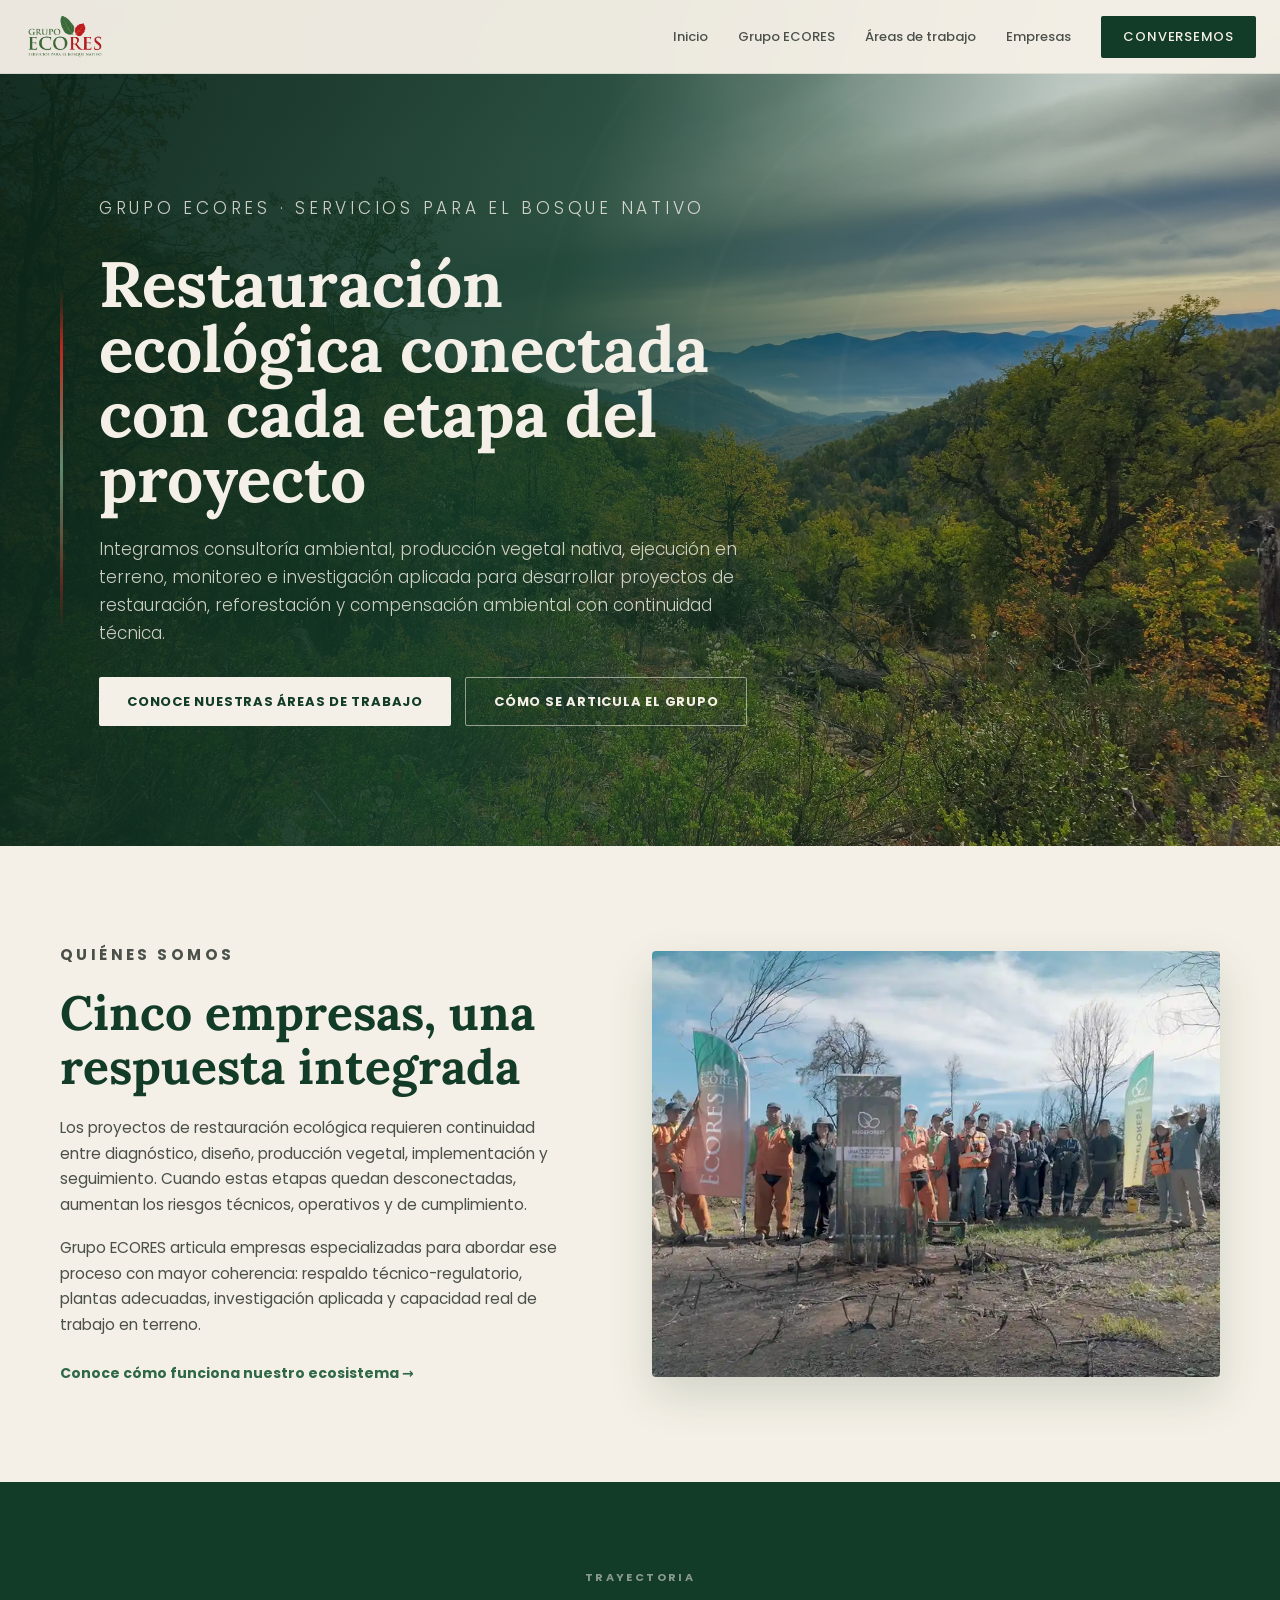
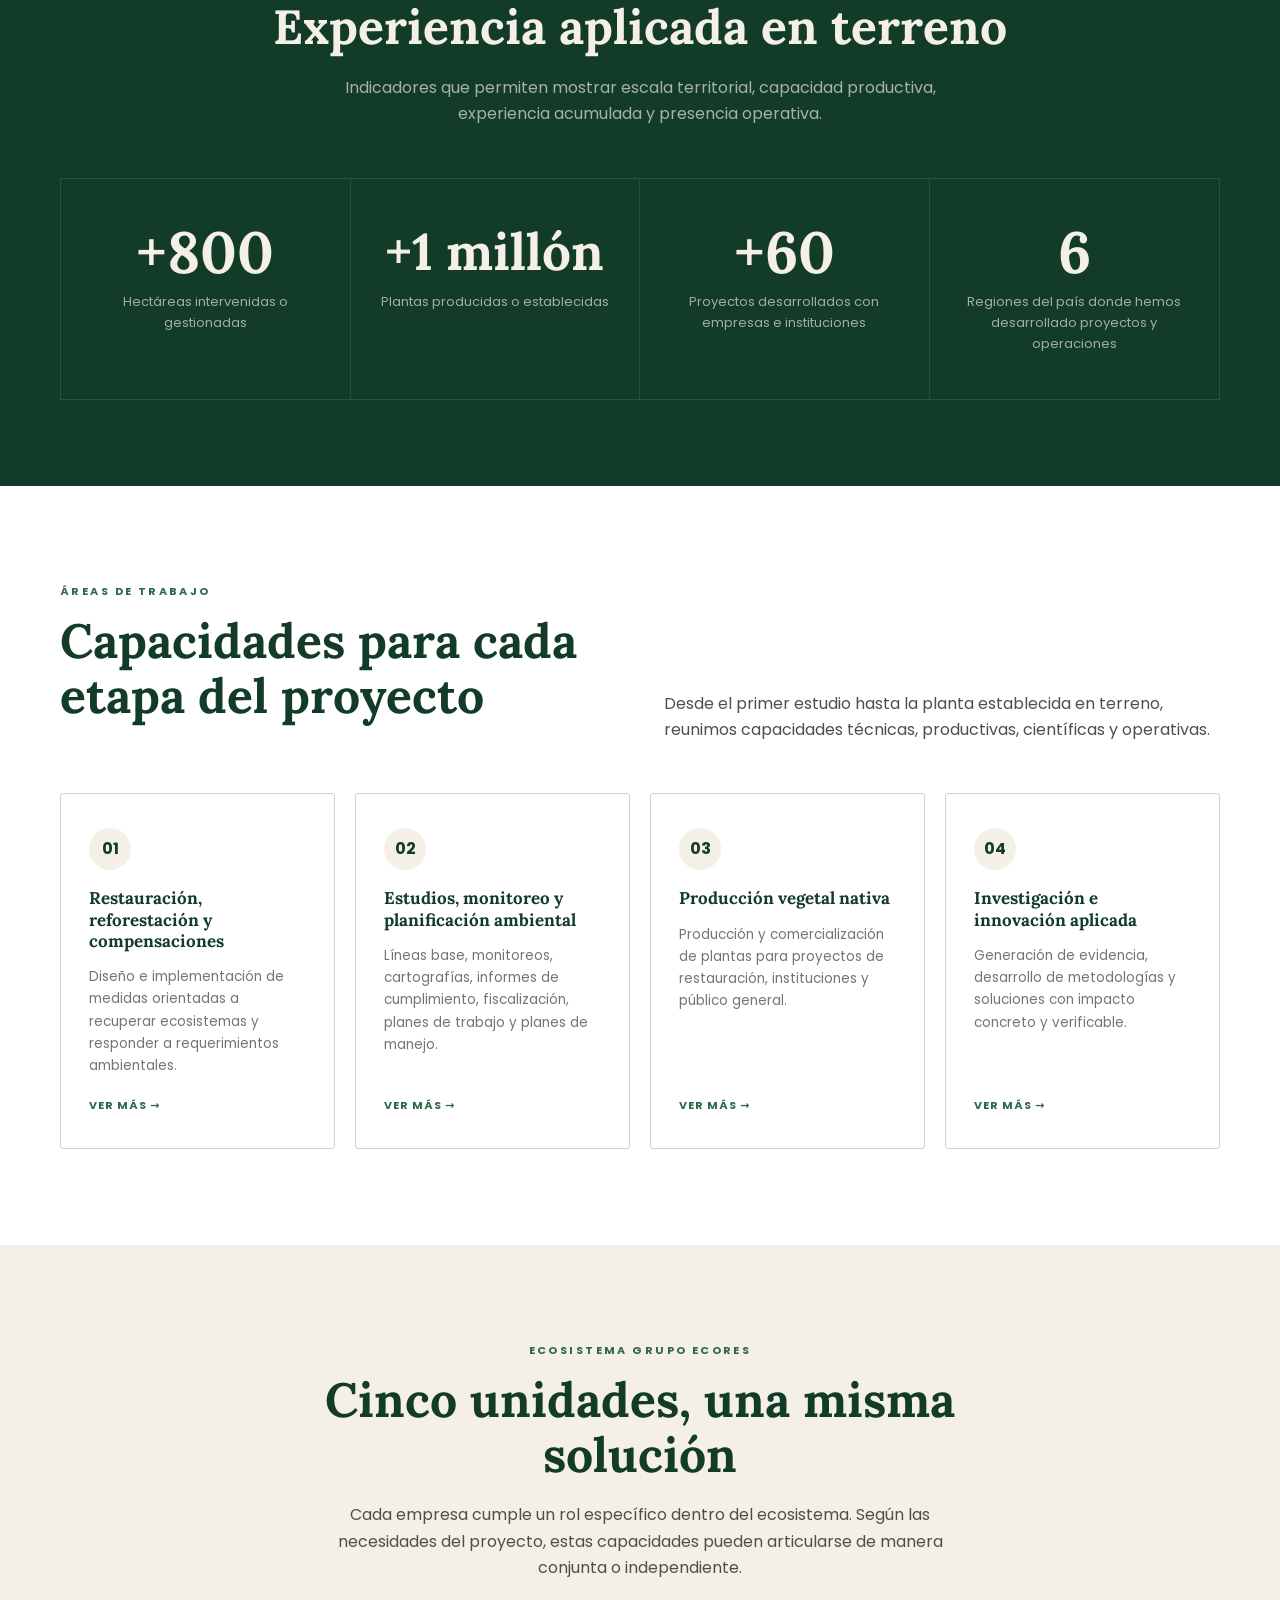
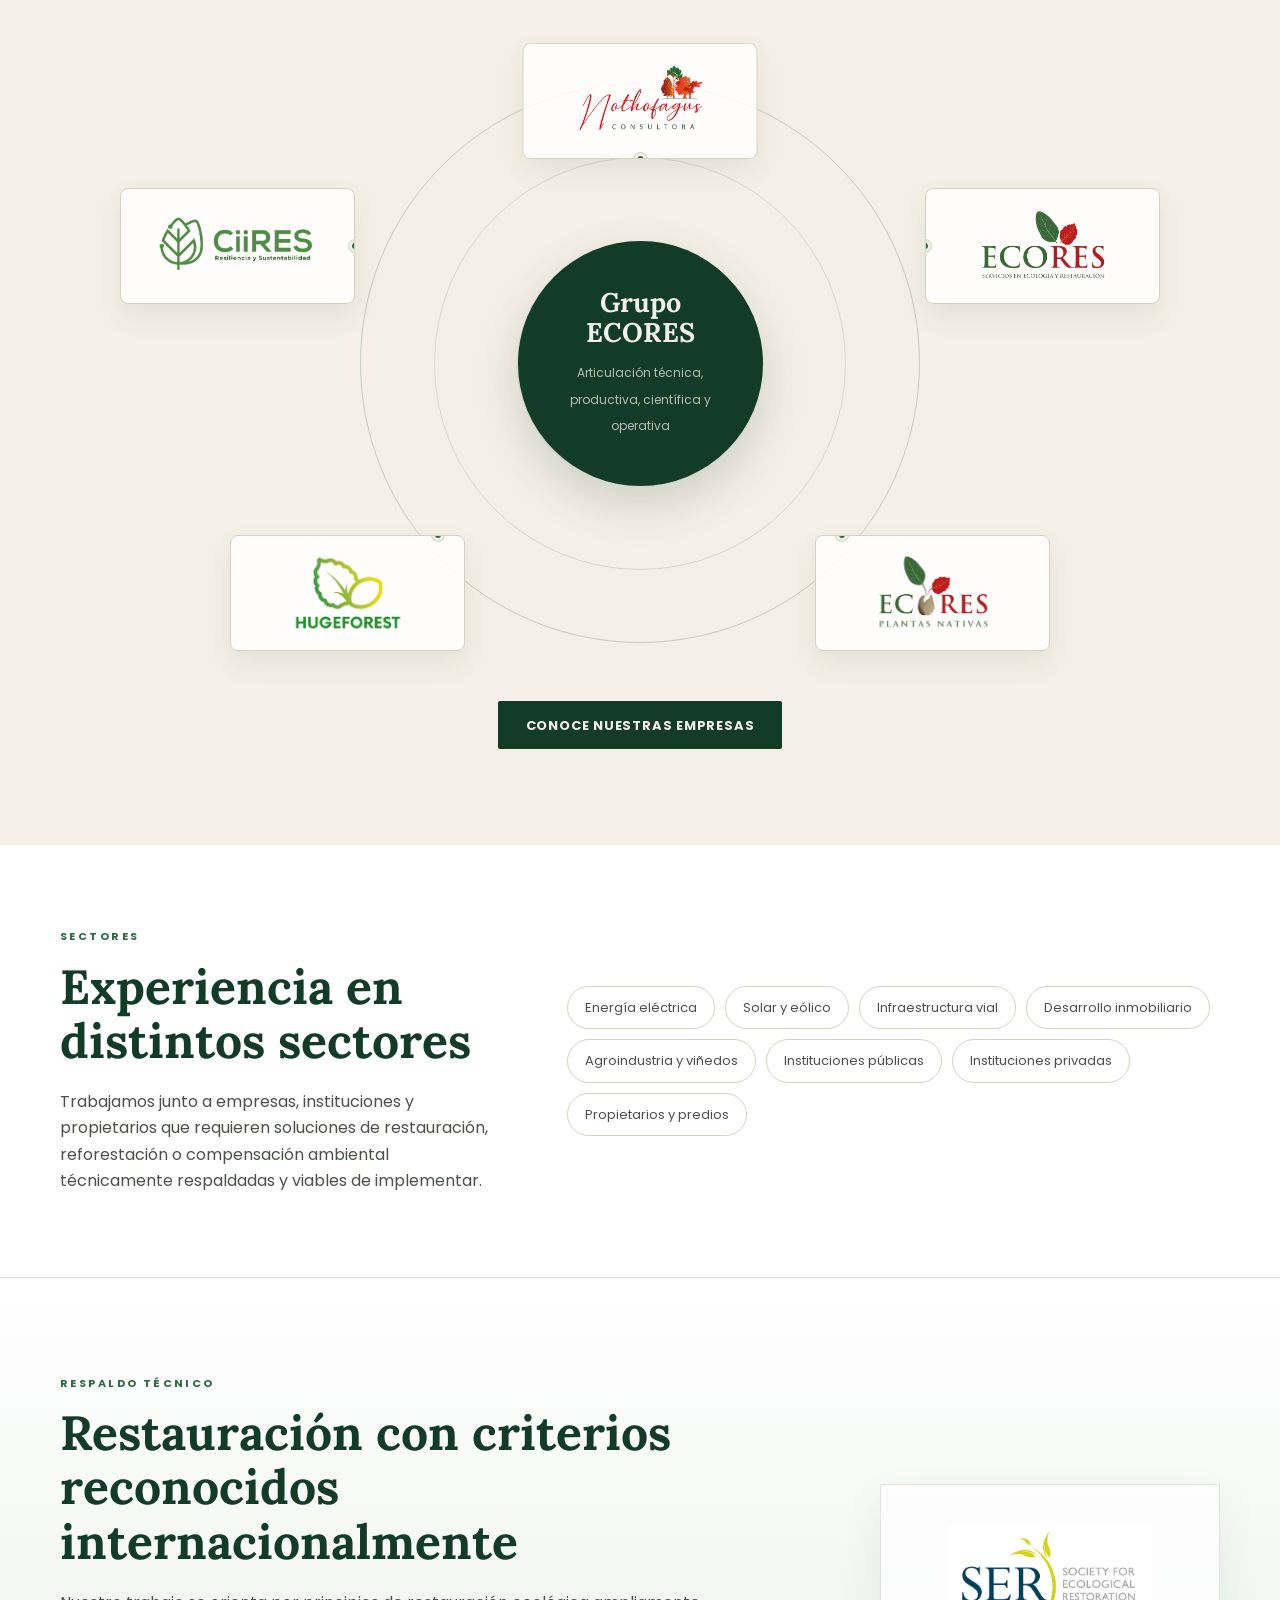
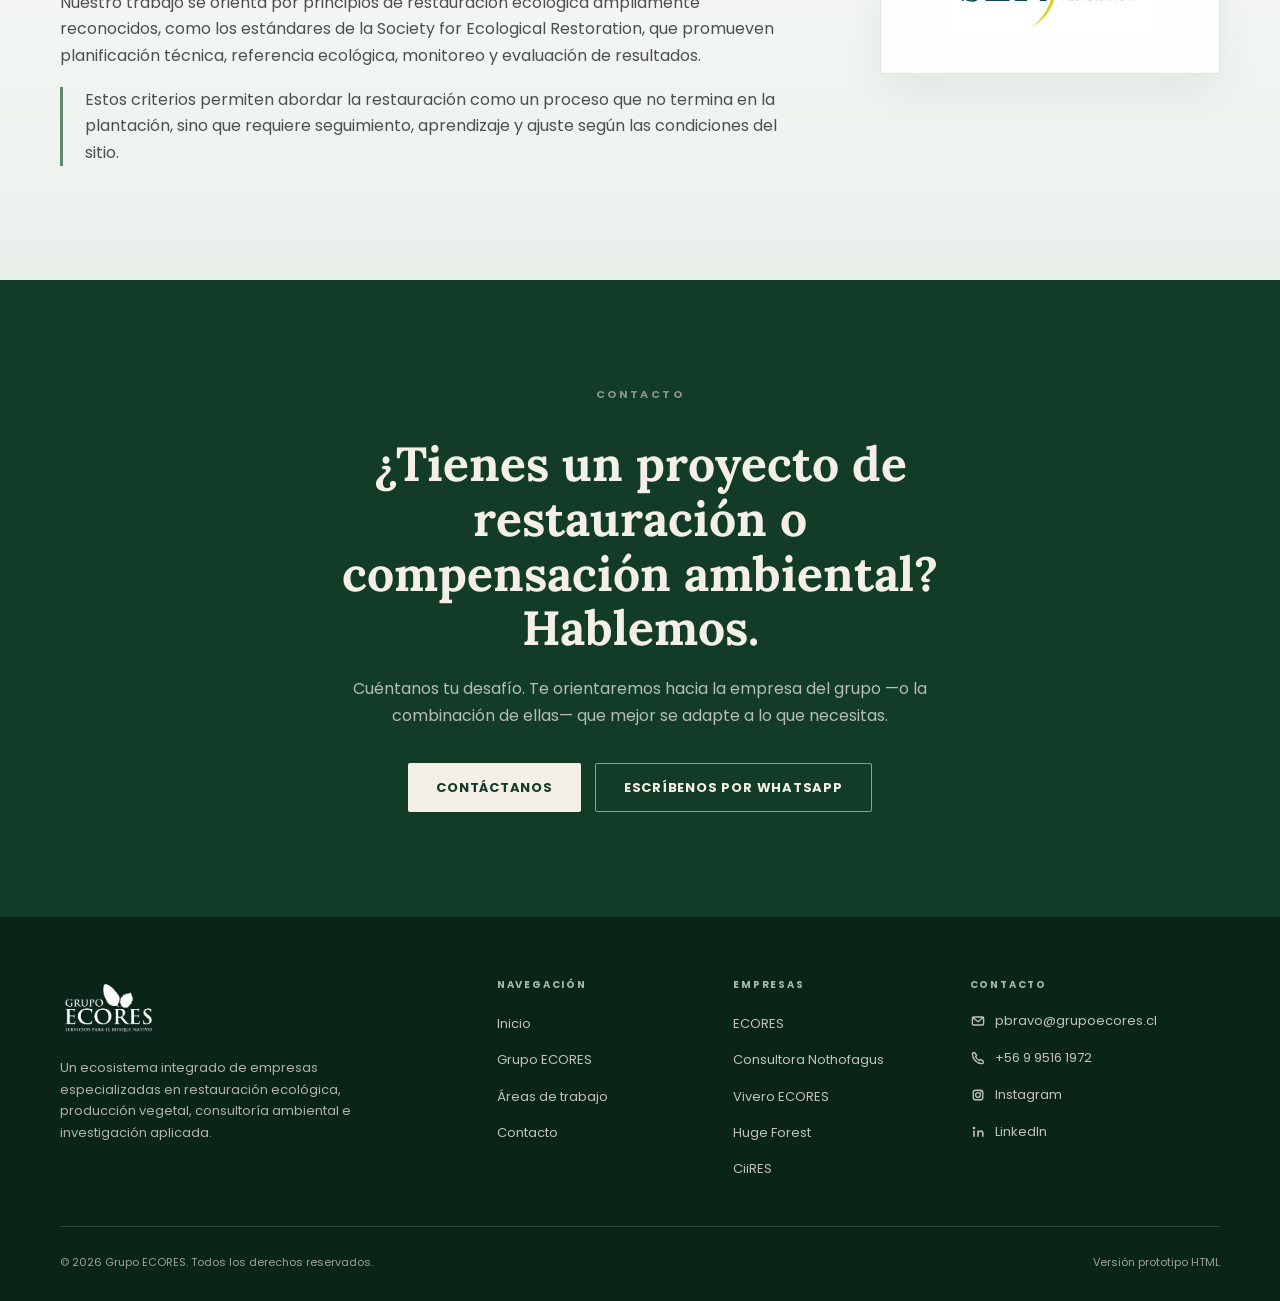
==== commit 1693e535: "all" ====
--- a/index.html
+++ b/index.html
@@ -66,13 +66,12 @@
           <h2 class="titulo">Experiencia aplicada en terreno</h2>
           <p class="bajada">Indicadores que permiten mostrar escala territorial, capacidad productiva, experiencia acumulada y presencia operativa.</p>
         </div>
-        <div class="cifras-grid" aria-label="Cifras provisorias de experiencia">
-          <div class="cifra"><div class="cifra-num">+1.200</div><div class="cifra-label">hectáreas intervenidas o gestionadas</div></div>
-          <div class="cifra"><div class="cifra-num">+350K</div><div class="cifra-label">plantas producidas o establecidas</div></div>
-          <div class="cifra"><div class="cifra-num">+85</div><div class="cifra-label">proyectos desarrollados con empresas e instituciones</div></div>
-          <div class="cifra"><div class="cifra-num">7</div><div class="cifra-label">regiones con presencia en terreno</div></div>
-        </div>
-        <p class="cifra-nota">* Cifras provisorias. Reemplazar por datos verificados antes de publicar.</p>
+        <div class="cifras-grid" aria-label="Cifras de experiencia">
+          <div class="cifra"><div class="cifra-num">+800</div><div class="cifra-label">Hectáreas intervenidas o gestionadas</div></div>
+          <div class="cifra"><div class="cifra-num cifra-num--larga">+1 millón</div><div class="cifra-label">Plantas producidas o establecidas</div></div>
+          <div class="cifra"><div class="cifra-num">+60</div><div class="cifra-label">Proyectos desarrollados con empresas e instituciones</div></div>
+          <div class="cifra"><div class="cifra-num">6</div><div class="cifra-label">Regiones del país donde hemos desarrollado proyectos y operaciones</div></div>
+        </div>
       </div>
     </section>
 
--- a/css/styles.css
+++ b/css/styles.css
@@ -772,6 +772,7 @@
 .cifra { text-align: center; padding: 44px 26px; border-right: 1px solid rgba(245,240,231,.10); }
 .cifra:last-child { border-right: 0; }
 .cifra-num { font-family: 'Lora', Georgia, serif; font-size: clamp(38px, 5vw, 58px); font-weight: 700; line-height: 1; margin-bottom: 10px; }
+.cifra-num--larga { display: flex; align-items: center; justify-content: center; min-height: clamp(38px, 5vw, 58px); font-size: clamp(38px, 4vw, 52px); white-space: nowrap; }
 .cifra-label { color: rgba(245,240,231,.64); font-size: 13px; }
 .cifra-nota { margin-top: 16px; text-align: center; font-size: 11px; color: rgba(245,240,231,.28); font-style: italic; }
 
@@ -1772,6 +1773,7 @@
   .monitoreo { left: 58px; }
   .innovacion { left: 0; }
   .cifras-grid, .areas-grid { grid-template-columns: 1fr 1fr; }
+  .cifra-num--larga { font-size: clamp(38px, 5vw, 58px); }
   .ser-logo-box {
     justify-self: start;
     width: min(320px, 100%);
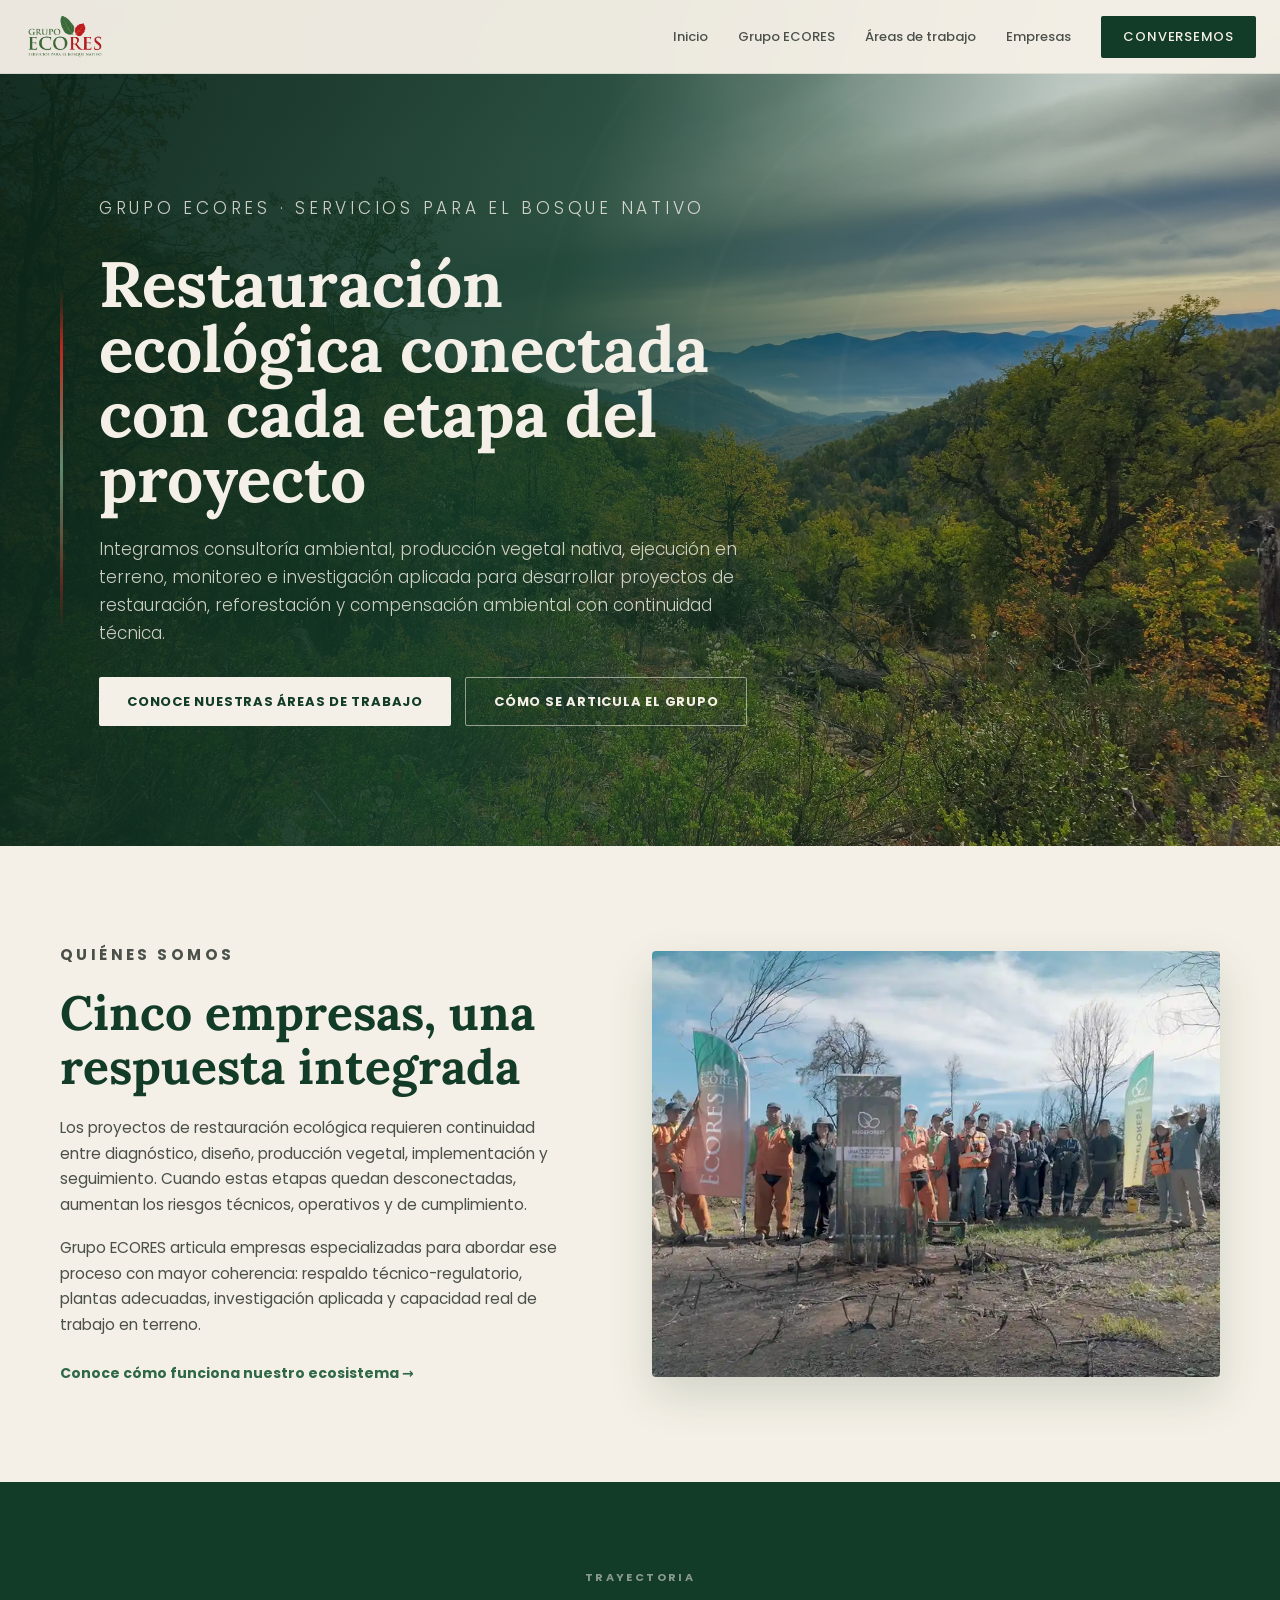
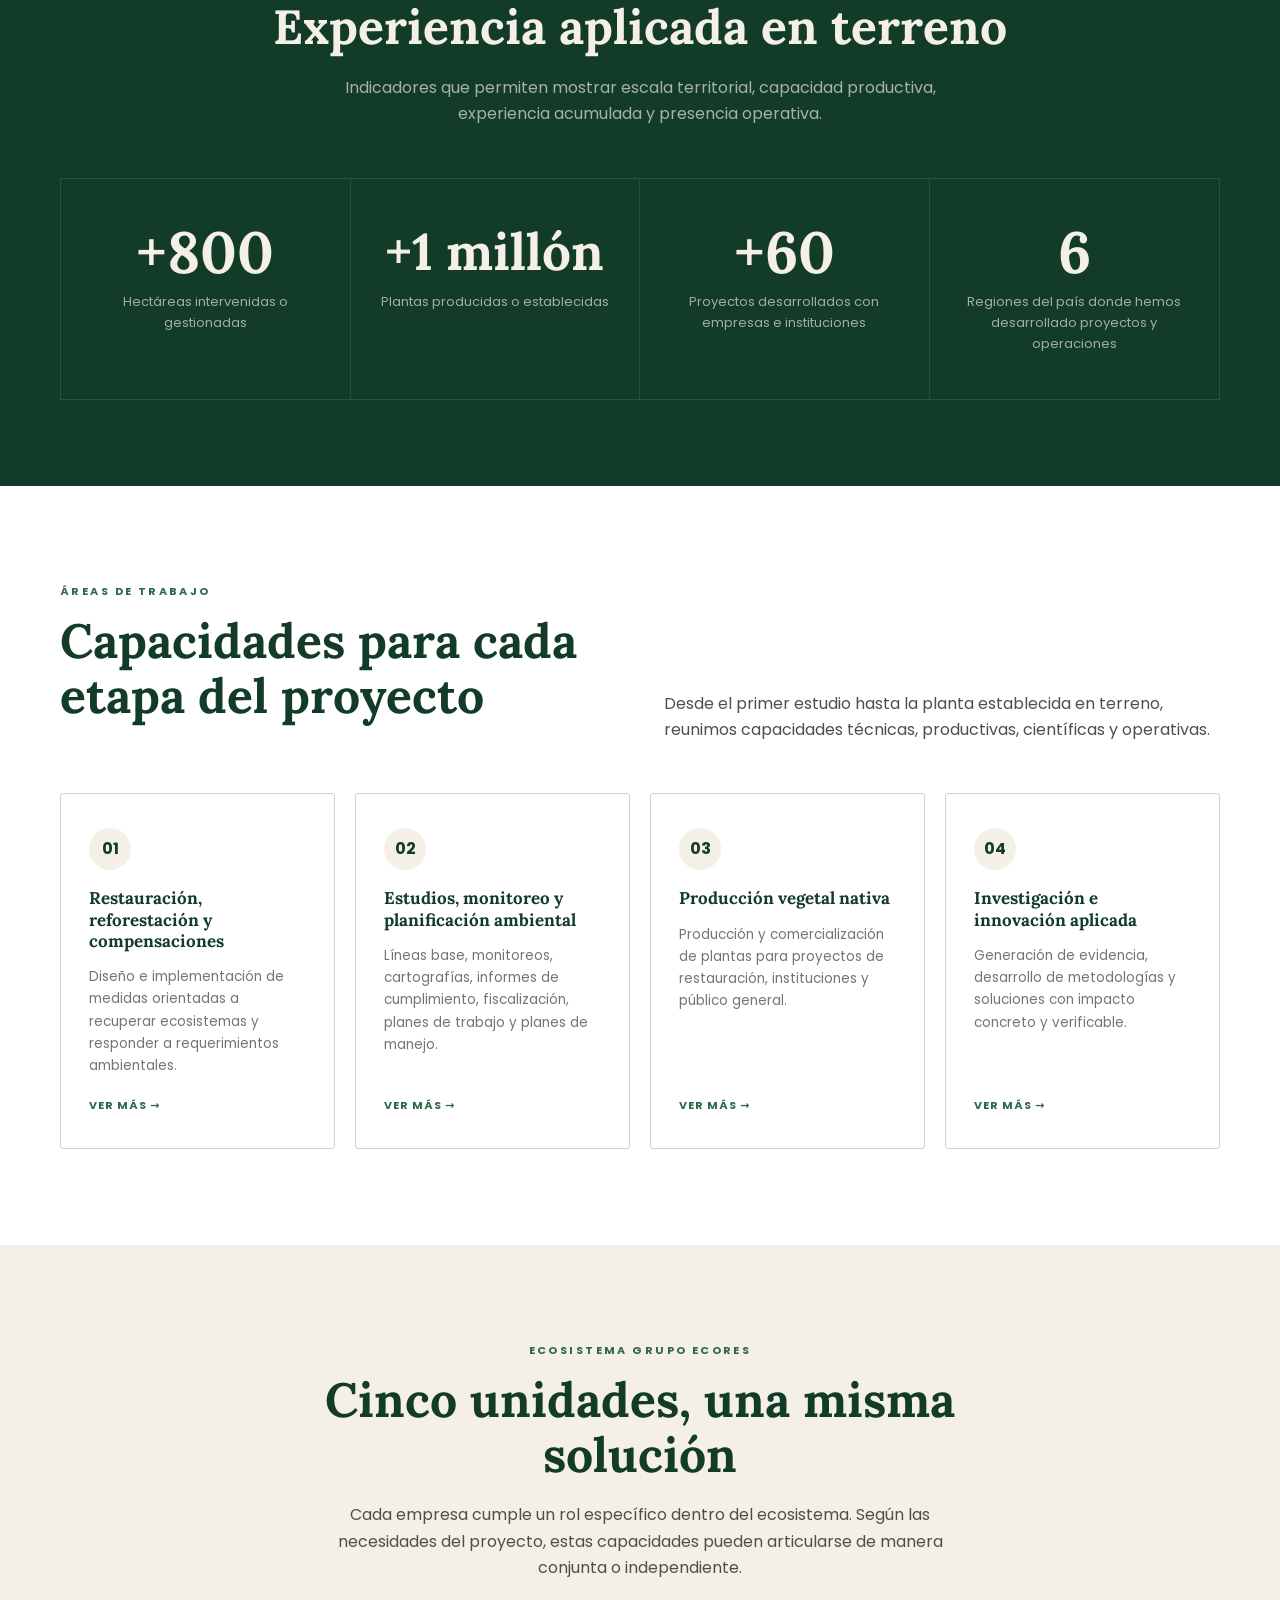
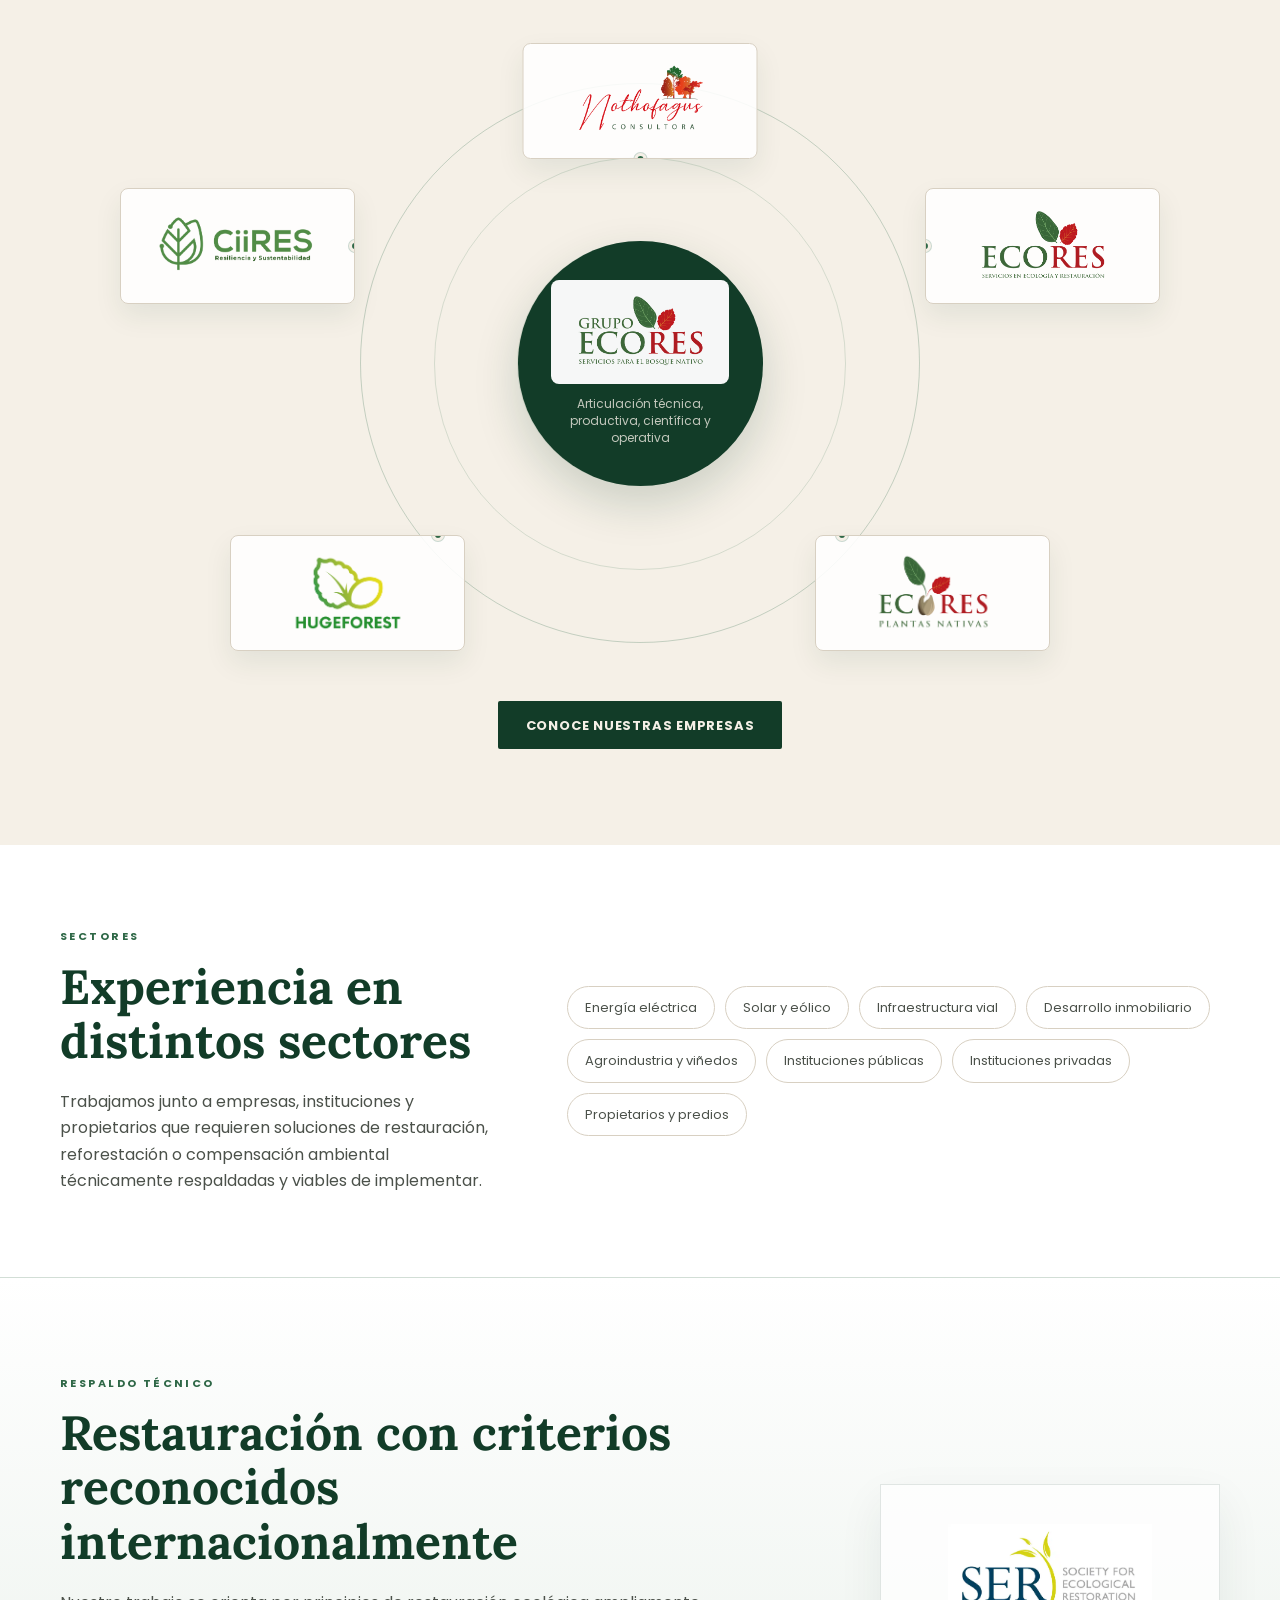
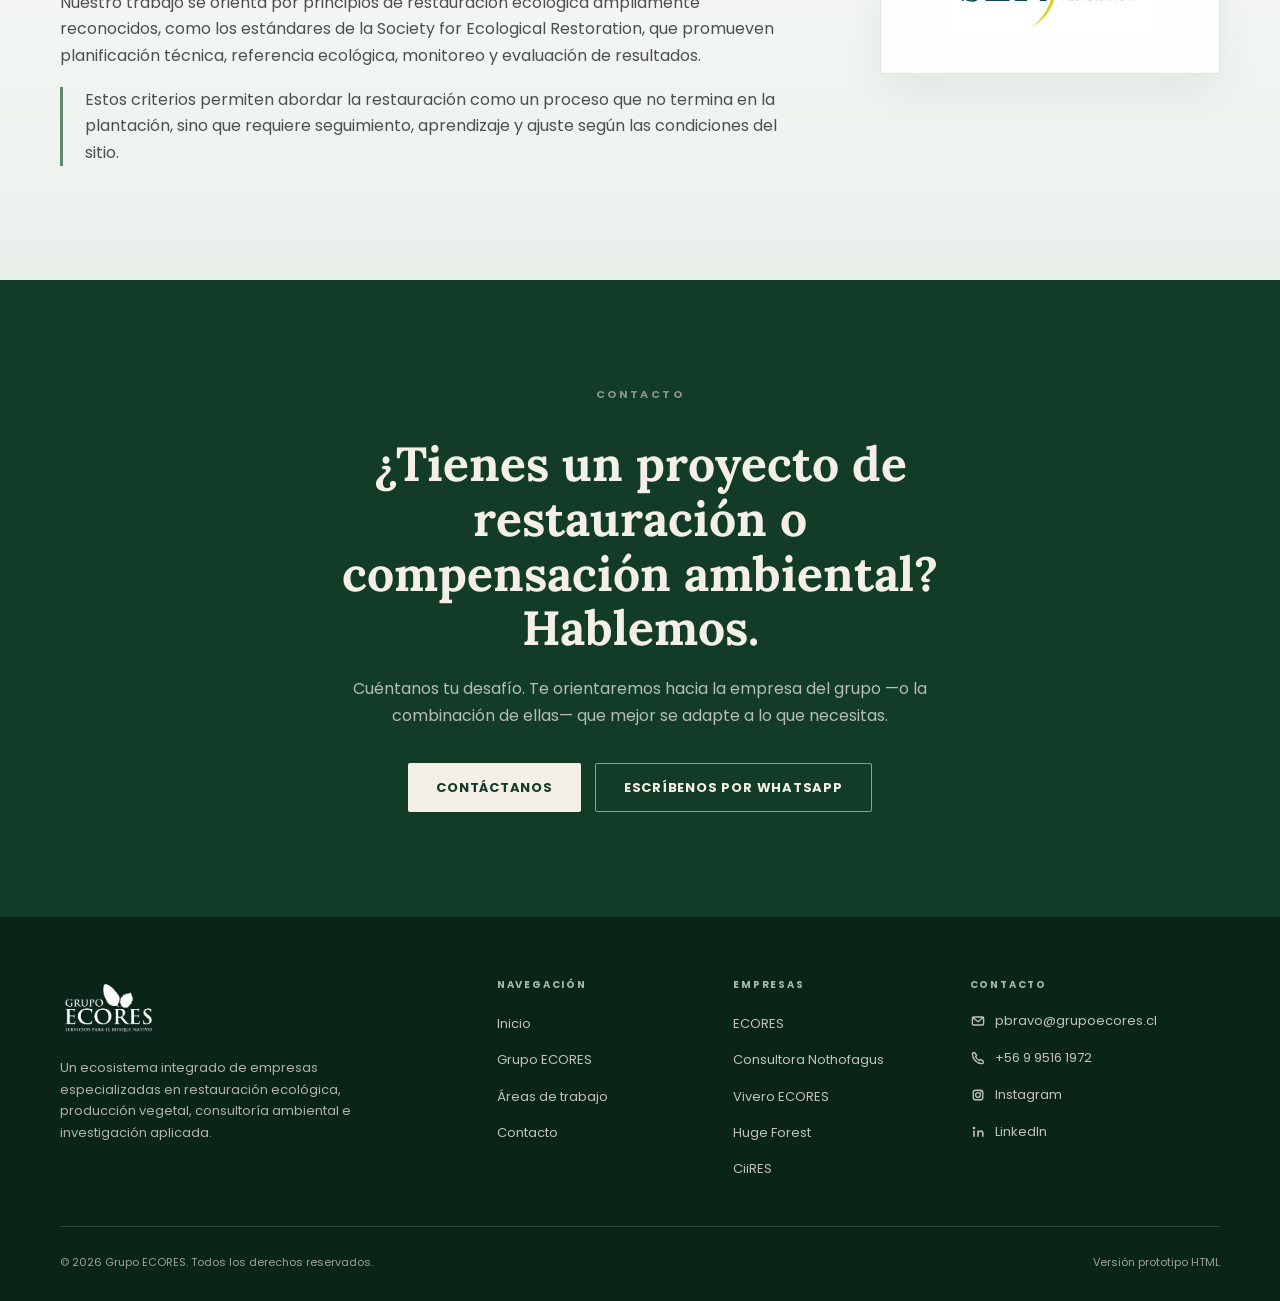
==== commit 46fda842: "all" ====
--- a/index.html
+++ b/index.html
@@ -124,8 +124,8 @@
         <div class="ecosistema-circular" aria-label="Esquema circular de unidades Grupo ECORES">
           <div class="ecosistema-orbita" aria-hidden="true"></div>
           <div class="ecosistema-centro">
-            <div>
-              <strong>Grupo ECORES</strong>
+            <div class="ecosistema-centro-contenido">
+              <img class="ecosistema-centro-logo" src="assets/logo/grupoecores_color.png" alt="Grupo ECORES">
               <span>Articulación técnica, productiva, científica y operativa</span>
             </div>
           </div>
--- a/css/styles.css
+++ b/css/styles.css
@@ -833,15 +833,30 @@
   box-shadow: 0 18px 45px rgba(18,60,40,.18);
 }
 
-.ecosistema-centro strong {
-  font-family: 'Lora', Georgia, serif;
-  font-size: 27px;
-  line-height: 1.1;
+.ecosistema-centro-contenido {
+  width: 100%;
+  display: flex;
+  flex-direction: column;
+  align-items: center;
+  gap: 12px;
+}
+
+.ecosistema-centro-logo {
+  width: 178px;
+  height: 104px;
+  padding: 6px 8px;
+  object-fit: contain;
+  border-radius: 8px;
+  background: rgba(255,255,255,.96);
+}
+
+.ecosistema-centro span {
   display: block;
-  margin-bottom: 12px;
-}
-
-.ecosistema-centro span { font-size: 12px; color: rgba(245,240,231,.72); }
+  max-width: 178px;
+  font-size: 12px;
+  line-height: 1.4;
+  color: rgba(245,240,231,.78);
+}
 
 .nodo {
   position: absolute;
@@ -1893,6 +1908,22 @@
   .ecosistema-circular { grid-template-columns: 1fr; gap: 14px; }
   .ecosistema-centro,
   .nodo-5 { grid-column: auto; }
+  .ecosistema-centro {
+    width: 200px;
+    min-height: 200px;
+    padding: 22px;
+  }
+  .ecosistema-centro-contenido { gap: 9px; }
+  .ecosistema-centro-logo {
+    width: 142px;
+    height: 86px;
+    padding: 5px 7px;
+  }
+  .ecosistema-centro span {
+    max-width: 150px;
+    font-size: 10.5px;
+    line-height: 1.35;
+  }
   .nodo-5 { width: 100%; }
   .empresa-panel h3 { font-size: 31px; }
   .empresa-num {
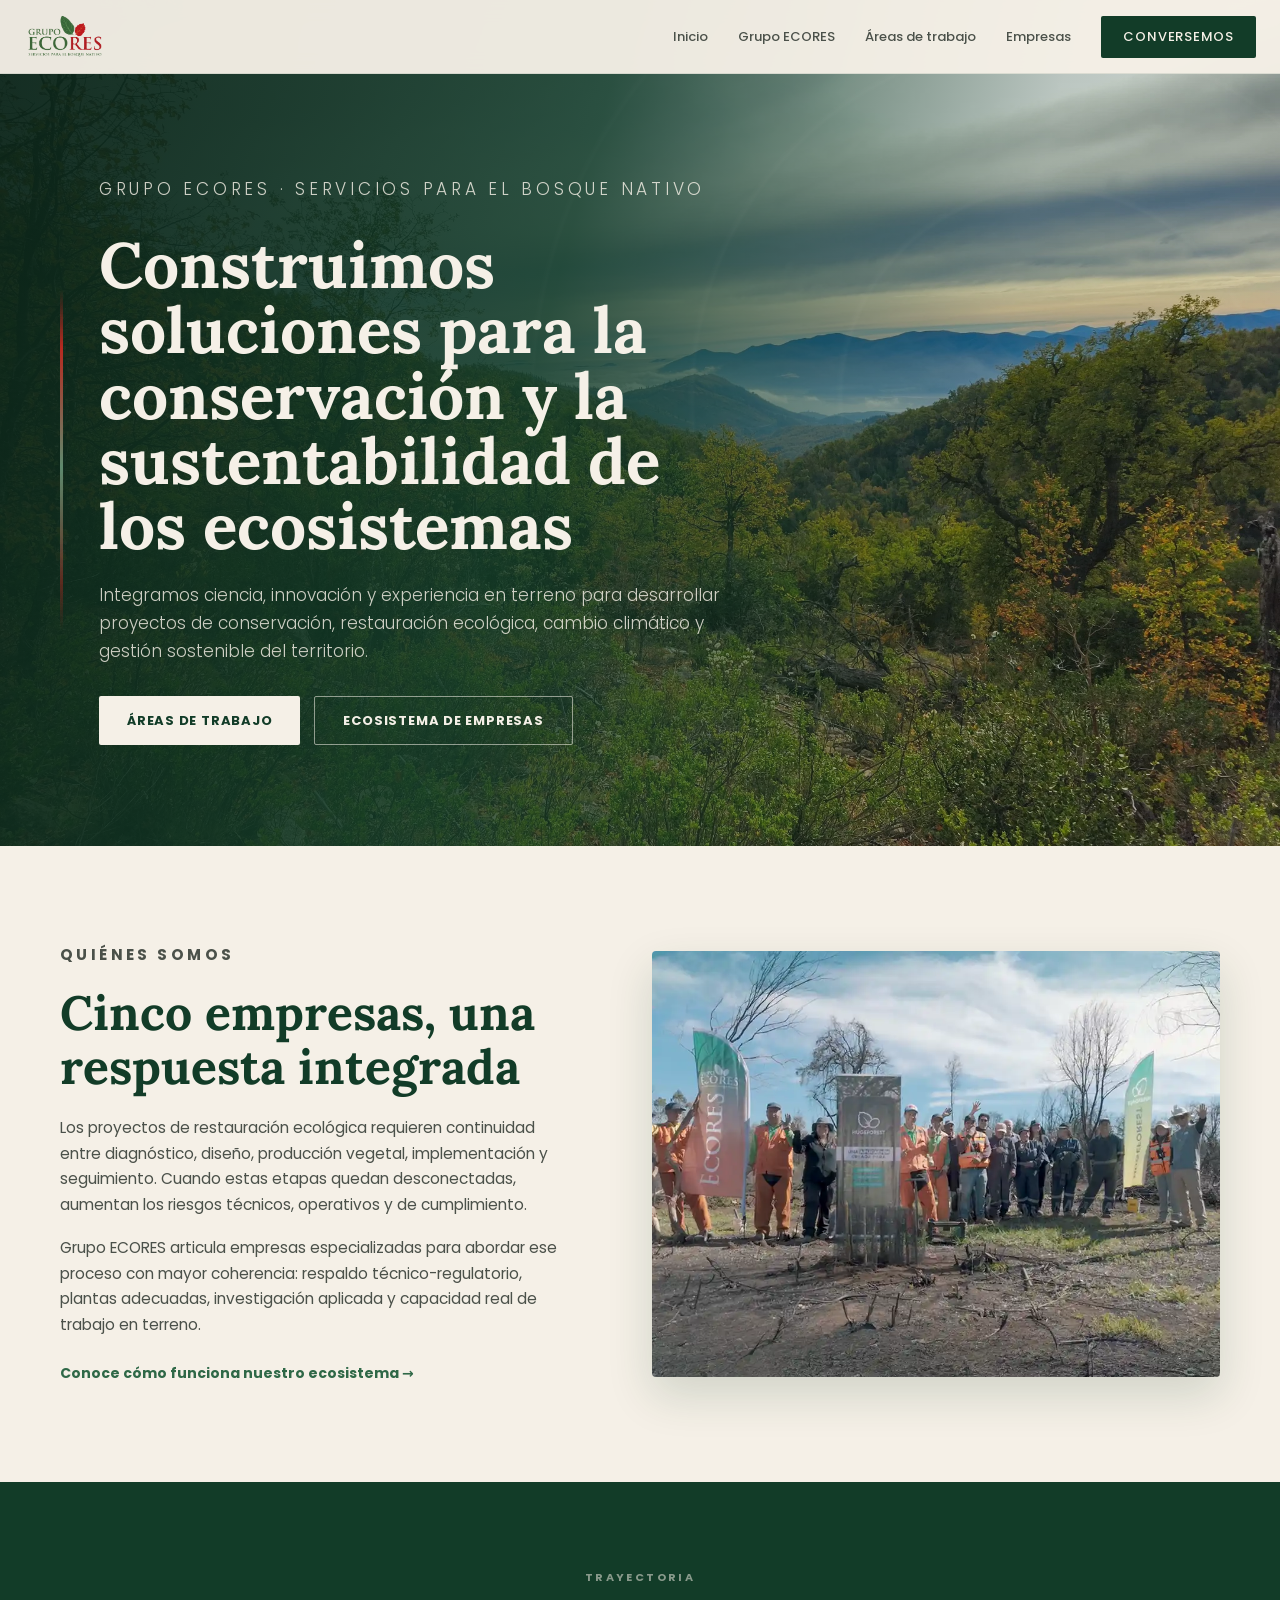
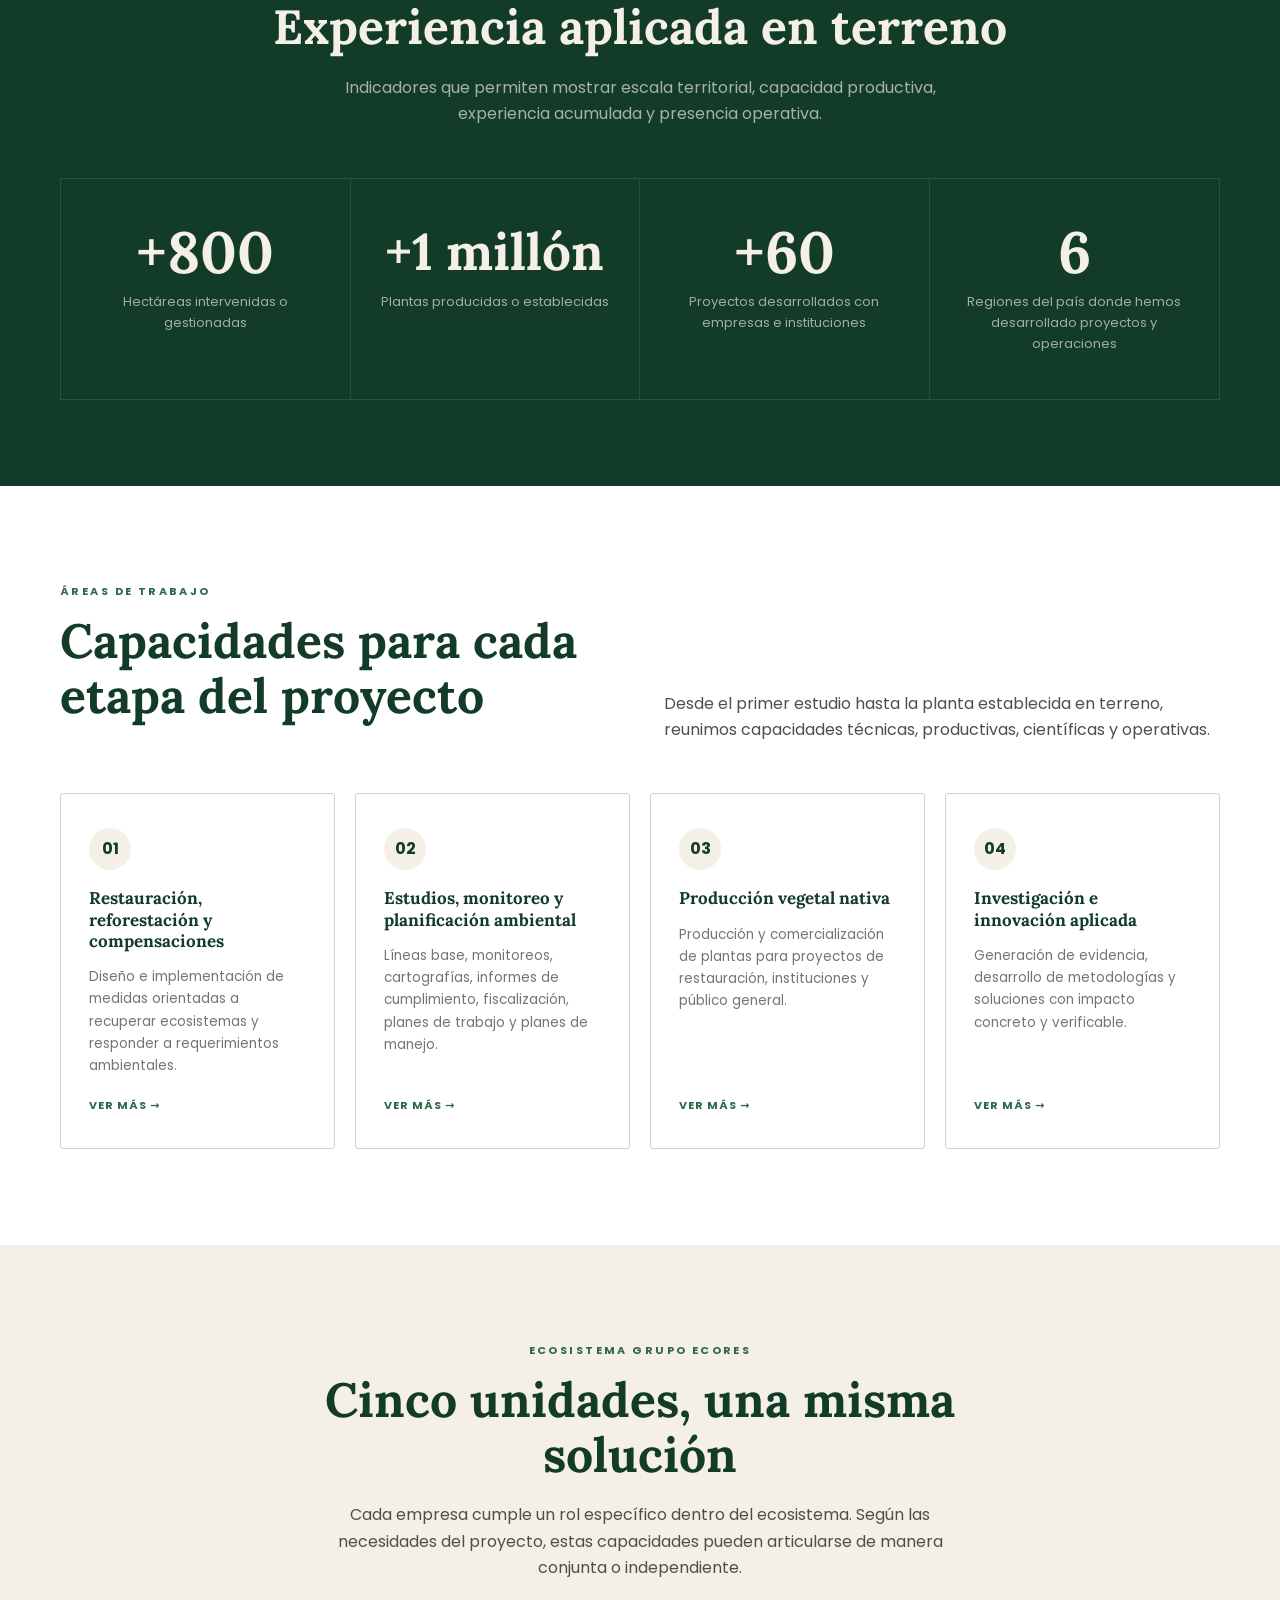
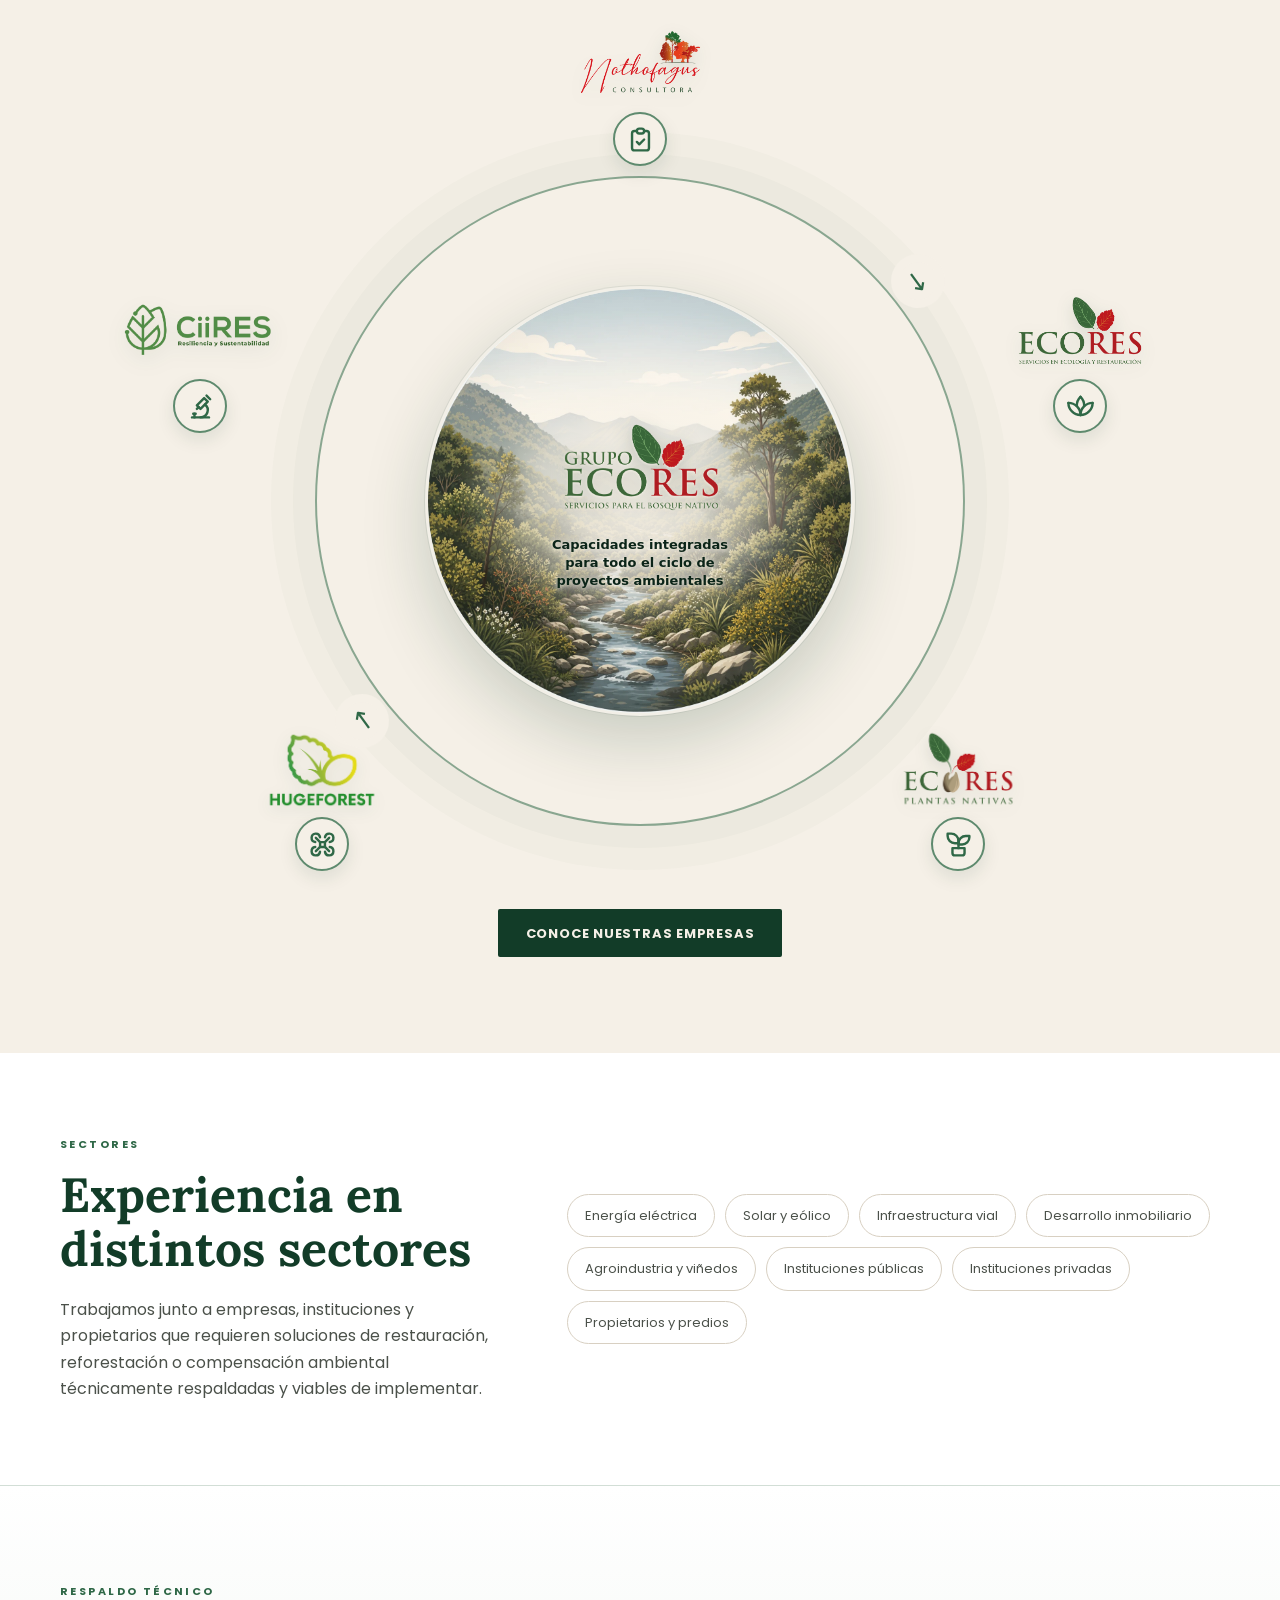
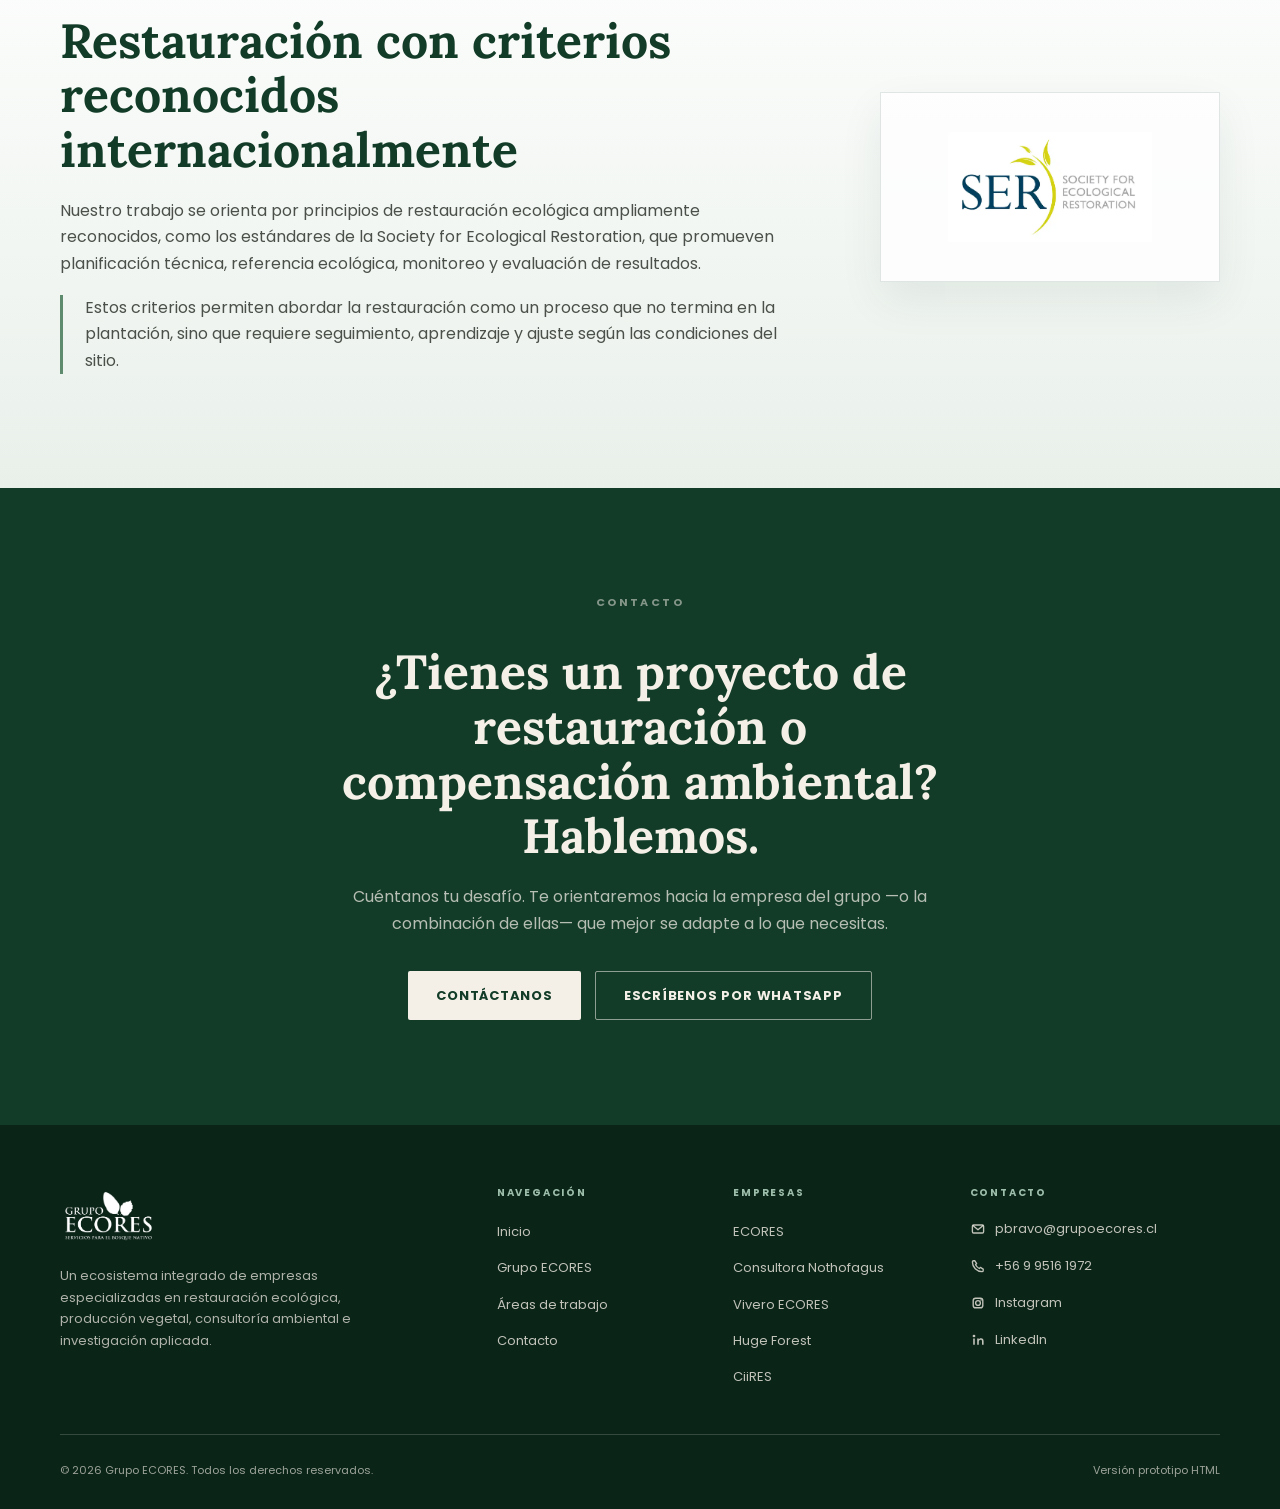
==== commit 4809d439: "Actualiza inicio y diagrama de empresas" ====
--- a/index.html
+++ b/index.html
@@ -16,13 +16,19 @@
       <a href="index.html" class="logo" aria-label="Grupo ECORES">
         <img src="assets/logo/grupoecores_color.png" alt="Grupo ECORES">
       </a>
-      <nav aria-label="Navegación principal">
+      <a class="btn btn-verde nav-mobile-cta" href="contacto.html">Conversemos</a>
+      <button class="nav-toggle" type="button" aria-expanded="false" aria-controls="nav-principal" aria-label="Abrir menú">
+        <span class="nav-toggle-line" aria-hidden="true"></span>
+        <span class="nav-toggle-line" aria-hidden="true"></span>
+        <span class="nav-toggle-line" aria-hidden="true"></span>
+      </button>
+      <nav id="nav-principal" class="nav-menu" aria-label="Navegación principal">
         <ul class="nav-links">
           <li><a href="index.html">Inicio</a></li>
           <li><a href="grupo-ecores.html">Grupo ECORES</a></li>
           <li><a href="areas-de-trabajo.html">Áreas de trabajo</a></li>
           <li><a href="empresas.html">Empresas</a></li>
-          <li><a class="btn btn-verde nav-cta" href="contacto.html">Conversemos</a></li>
+          <li class="nav-cta-item"><a class="btn btn-verde nav-cta" href="contacto.html">Conversemos</a></li>
         </ul>
       </nav>
     </div>
@@ -34,11 +40,11 @@
         <div class="hero-line" aria-hidden="true"></div>
         <div>
           <p class="hero-kicker">Grupo ECORES · Servicios para el bosque nativo</p>
-          <h1>Restauración ecológica conectada con cada etapa del proyecto</h1>
-          <p>Integramos consultoría ambiental, producción vegetal nativa, ejecución en terreno, monitoreo e investigación aplicada para desarrollar proyectos de restauración, reforestación y compensación ambiental con continuidad técnica.</p>
+          <h1>Construimos soluciones para la conservación y la sustentabilidad de los ecosistemas</h1>
+          <p>Integramos ciencia, innovación y experiencia en terreno para desarrollar proyectos de conservación, restauración ecológica, cambio climático y gestión sostenible del territorio.</p>
           <div class="hero-actions">
-            <a class="btn btn-marfil" href="areas-de-trabajo.html">Conoce nuestras áreas de trabajo</a>
-            <a class="btn btn-outline" href="grupo-ecores.html">Cómo se articula el grupo</a>
+            <a class="btn btn-marfil" href="areas-de-trabajo.html">Áreas de trabajo</a>
+            <a class="btn btn-outline" href="grupo-ecores.html">Ecosistema de empresas</a>
           </div>
         </div>
       </div>
@@ -51,7 +57,7 @@
           <h2 class="titulo">Cinco empresas, una respuesta integrada</h2>
           <p>Los proyectos de restauración ecológica requieren continuidad entre diagnóstico, diseño, producción vegetal, implementación y seguimiento. Cuando estas etapas quedan desconectadas, aumentan los riesgos técnicos, operativos y de cumplimiento.</p>
           <p>Grupo ECORES articula empresas especializadas para abordar ese proceso con mayor coherencia: respaldo técnico-regulatorio, plantas adecuadas, investigación aplicada y capacidad real de trabajo en terreno.</p>
-          <a class="link-flecha" href="grupo-ecores.html">Conoce cómo funciona nuestro ecosistema →</a>
+          <a class="link-flecha" href="grupo-ecores.html">Conoce cómo funciona nuestro ecosistema&nbsp;→</a>
         </div>
         <div class="foto-card">
           <img src="assets/img/inicio_2.webp" alt="Trabajo técnico en terreno con plantas nativas">
@@ -124,26 +130,52 @@
         <div class="ecosistema-circular" aria-label="Esquema circular de unidades Grupo ECORES">
           <div class="ecosistema-orbita" aria-hidden="true"></div>
           <div class="ecosistema-centro">
+            <img class="ecosistema-centro-paisaje" src="assets/img/ecosistema-central-v1.webp" alt="Ilustración de un ecosistema nativo de la zona central de Chile">
             <div class="ecosistema-centro-contenido">
               <img class="ecosistema-centro-logo" src="assets/logo/grupoecores_color.png" alt="Grupo ECORES">
-              <span>Articulación técnica, productiva, científica y operativa</span>
+              <span>Capacidades integradas<br>para todo el ciclo de<br>proyectos ambientales</span>
             </div>
           </div>
 
-          <article class="nodo nodo-1">
-            <img class="ecosistema-logo ecosistema-logo-nothofagus" src="assets/logo/nothofagus_color.png" alt="Logo de Consultora Nothofagus">
-          </article>
-          <article class="nodo nodo-2">
-            <img class="ecosistema-logo ecosistema-logo-ecores" src="assets/logo/ecores_color.png" alt="Logo de ECORES">
-          </article>
-          <article class="nodo nodo-3">
-            <img class="ecosistema-logo ecosistema-logo-vivero" src="assets/logo/viveroecores_color.png" alt="Logo de Vivero ECORES">
-          </article>
-          <article class="nodo nodo-4">
-            <img class="ecosistema-logo ecosistema-logo-huge" src="assets/logo/hugeforest_color.png" alt="Logo de Huge Forest">
-          </article>
-          <article class="nodo nodo-5">
-            <img class="ecosistema-logo ecosistema-logo-ciires" src="assets/logo/ciires_color.png" alt="Logo de CiiRES">
+          <article class="nodo nodo-1" aria-label="Consultora Nothofagus: planificación y diseño técnico">
+            <div class="nodo-marca">
+              <img class="ecosistema-logo ecosistema-logo-nothofagus" src="assets/logo/nothofagus_color.png" alt="Consultora Nothofagus">
+            </div>
+            <span class="nodo-icono" aria-hidden="true">
+              <img src="assets/icons/clipboard-check.svg" alt="">
+            </span>
+          </article>
+          <article class="nodo nodo-2" aria-label="ECORES: restauración y ejecución en terreno">
+            <div class="nodo-marca">
+              <img class="ecosistema-logo ecosistema-logo-ecores" src="assets/logo/ecores_color.png" alt="ECORES">
+            </div>
+            <span class="nodo-icono" aria-hidden="true">
+              <img src="assets/icons/restauracion.svg" alt="">
+            </span>
+          </article>
+          <article class="nodo nodo-3" aria-label="Vivero ECORES: producción vegetal nativa">
+            <div class="nodo-marca">
+              <img class="ecosistema-logo ecosistema-logo-vivero" src="assets/logo/viveroecores_color.png" alt="Vivero ECORES">
+            </div>
+            <span class="nodo-icono" aria-hidden="true">
+              <img src="assets/icons/planta-vivero.svg" alt="">
+            </span>
+          </article>
+          <article class="nodo nodo-4" aria-label="Huge Forest: articulación territorial e innovación">
+            <div class="nodo-marca">
+              <img class="ecosistema-logo ecosistema-logo-huge" src="assets/logo/hugeforest_color.png" alt="Huge Forest">
+            </div>
+            <span class="nodo-icono" aria-hidden="true">
+              <img src="assets/icons/drone.svg" alt="">
+            </span>
+          </article>
+          <article class="nodo nodo-5" aria-label="CiiRES: investigación y conocimiento aplicado">
+            <div class="nodo-marca">
+              <img class="ecosistema-logo ecosistema-logo-ciires" src="assets/logo/ciires_color.png" alt="CiiRES">
+            </div>
+            <span class="nodo-icono" aria-hidden="true">
+              <img src="assets/icons/microscope.svg" alt="">
+            </span>
           </article>
         </div>
 
@@ -242,5 +274,6 @@
       </div>
     </div>
   </footer>
+  <script src="js/navigation.js"></script>
 </body>
 </html>
--- a/css/styles.css
+++ b/css/styles.css
@@ -17,19 +17,25 @@
   --max: 1160px;
 }
 
-html { scroll-behavior: smooth; }
+html {
+  max-width: 100%;
+  overflow-x: clip;
+  scroll-behavior: smooth;
+}
 
 body {
+  max-width: 100%;
+  overflow-x: clip;
   font-family: 'Poppins', system-ui, sans-serif;
   color: var(--texto);
   background: var(--blanco);
   line-height: 1.65;
 }
 
-img { max-width: 100%; display: block; }
+img { max-width: 100%; height: auto; display: block; }
 a { color: inherit; }
 
-.container { width: min(var(--max), calc(100% - 48px)); margin: 0 auto; }
+.container { width: min(var(--max), calc(100% - 48px)); min-width: 0; margin: 0 auto; }
 .section { padding: 96px 0; }
 
 .label {
@@ -60,12 +66,14 @@
   display: inline-flex;
   align-items: center;
   justify-content: center;
+  max-width: 100%;
   min-height: 48px;
   padding: 13px 28px;
   border-radius: 2px;
   font-size: 13px;
   font-weight: 700;
   letter-spacing: .06em;
+  text-align: center;
   text-transform: uppercase;
   text-decoration: none;
   transition: .2s ease;
@@ -90,6 +98,7 @@
 }
 
 .nav-inner {
+  position: relative;
   height: 100%;
   width: min(1280px, calc(100% - 48px));
   margin: 0 auto;
@@ -100,12 +109,45 @@
 }
 
 .logo img { height: 54px; width: auto; }
+.nav-menu { margin-left: auto; }
 .nav-links { display: flex; align-items: center; gap: 30px; list-style: none; }
 .nav-links a { text-decoration: none; font-size: 13px; font-weight: 500; color: var(--texto-medio); }
 .nav-links a:hover { color: var(--verde-bosque); }
 .nav-cta { padding: 10px 22px; min-height: 42px; font-size: 12px; }
 .nav-links a.nav-cta { color: var(--marfil); }
 .nav-links a.nav-cta:hover { color: var(--blanco); }
+
+.nav-mobile-cta,
+.nav-toggle {
+  display: none;
+}
+
+.nav-toggle {
+  width: 48px;
+  height: 48px;
+  padding: 0;
+  border: 1px solid rgba(18,60,40,.20);
+  border-radius: 3px;
+  background: rgba(255,255,255,.72);
+  color: var(--verde-bosque);
+  cursor: pointer;
+}
+
+.nav-toggle-line {
+  display: block;
+  width: 22px;
+  height: 2px;
+  margin: 3px auto;
+  border-radius: 999px;
+  background: currentColor;
+  transform-origin: center;
+  transition: transform .2s ease, opacity .2s ease;
+}
+
+.nav-toggle:focus-visible {
+  outline: 3px solid rgba(47,104,71,.28);
+  outline-offset: 3px;
+}
 
 /* Hero */
 .hero {
@@ -789,99 +831,150 @@
 
 /* Ecosistema circular */
 .ecosistema { background: var(--marfil); }
-.ecosistema-header { text-align: center; max-width: 780px; margin: 0 auto 62px; }
+.ecosistema-header { text-align: center; max-width: 780px; margin: 0 auto 130px; }
 .ecosistema-header .bajada { margin: 0 auto; }
 
 .ecosistema-circular {
   position: relative;
-  min-height: 640px;
+  min-height: 780px;
   display: grid;
   place-items: center;
   margin: 0 auto;
-  max-width: 1040px;
+  max-width: 1100px;
+  isolation: isolate;
 }
 
 .ecosistema-orbita {
   position: absolute;
-  width: min(560px, 58vw);
+  width: min(650px, 62vw);
   aspect-ratio: 1;
-  border: 1px solid rgba(47,104,71,.25);
+  border: 2px solid rgba(47,104,71,.54);
   border-radius: 50%;
-}
-
-.ecosistema-orbita::before, .ecosistema-orbita::after {
+  box-shadow:
+    0 0 0 22px rgba(47,104,71,.025),
+    0 0 0 44px rgba(47,104,71,.018);
+}
+
+.ecosistema-orbita::before,
+.ecosistema-orbita::after {
+  content: '→';
+  position: absolute;
+  width: 38px;
+  height: 38px;
+  display: grid;
+  place-items: center;
+  border-radius: 50%;
+  background: var(--marfil);
+  color: var(--verde-medio);
+  font-size: 27px;
+  line-height: 1;
+  font-weight: 400;
+  box-shadow: 0 0 0 8px var(--marfil);
+}
+
+.ecosistema-orbita::before {
+  top: 13%;
+  right: 4%;
+  transform: rotate(54deg);
+}
+
+.ecosistema-orbita::after {
+  bottom: 13%;
+  left: 4%;
+  transform: rotate(234deg);
+}
+
+.ecosistema-centro {
+  position: relative;
+  width: 430px;
+  aspect-ratio: 1;
+  border-radius: 50%;
+  overflow: hidden;
+  background: var(--verde-claro);
+  color: var(--marfil);
+  display: grid;
+  place-items: center;
+  text-align: center;
+  border: 3px solid rgba(245,240,231,.82);
+  z-index: 2;
+  box-shadow:
+    0 24px 65px rgba(18,60,40,.20),
+    0 0 0 1px rgba(18,60,40,.08);
+}
+
+.ecosistema-centro::after {
   content: '';
   position: absolute;
-  border-radius: 50%;
-  border: 1px solid rgba(47,104,71,.16);
-  inset: 13%;
-}
-
-.ecosistema-orbita::after { inset: 28%; opacity: .65; }
-
-.ecosistema-centro {
-  width: 245px;
-  min-height: 245px;
-  border-radius: 50%;
-  background: var(--verde-bosque);
-  color: var(--marfil);
-  display: grid;
-  place-items: center;
-  text-align: center;
-  padding: 28px;
+  inset: 0;
+  background:
+    radial-gradient(ellipse 54% 42% at 50% 49%,
+      rgba(245,240,231,.96) 0%,
+      rgba(245,240,231,.84) 28%,
+      rgba(245,240,231,.54) 48%,
+      rgba(245,240,231,.18) 66%,
+      rgba(245,240,231,0) 80%),
+    radial-gradient(circle at center, transparent 54%, rgba(18,60,40,.11) 100%);
+  z-index: 1;
+  pointer-events: none;
+}
+
+.ecosistema-centro-paisaje {
+  position: absolute;
+  inset: 0;
+  width: 100%;
+  height: 100%;
+  object-fit: cover;
+}
+
+.ecosistema-centro-contenido {
+  position: relative;
   z-index: 2;
-  box-shadow: 0 18px 45px rgba(18,60,40,.18);
-}
-
-.ecosistema-centro-contenido {
-  width: 100%;
+  width: min(285px, calc(100% - 56px));
   display: flex;
   flex-direction: column;
   align-items: center;
-  gap: 12px;
+  gap: 10px;
+  padding: 0;
 }
 
 .ecosistema-centro-logo {
-  width: 178px;
-  height: 104px;
-  padding: 6px 8px;
+  width: 230px;
+  height: 114px;
   object-fit: contain;
-  border-radius: 8px;
-  background: rgba(255,255,255,.96);
+  filter:
+    drop-shadow(0 1px 1px rgba(245,240,231,.95))
+    drop-shadow(0 4px 10px rgba(11,36,24,.22));
 }
 
 .ecosistema-centro span {
   display: block;
-  max-width: 178px;
-  font-size: 12px;
-  line-height: 1.4;
-  color: rgba(245,240,231,.78);
+  max-width: 245px;
+  font-size: 13px;
+  line-height: 1.38;
+  color: var(--verde-profundo);
+  font-weight: 600;
+  text-shadow:
+    0 1px 5px rgba(245,240,231,.96),
+    0 0 12px rgba(245,240,231,.90);
 }
 
 .nodo {
   position: absolute;
-  width: 235px;
-  min-height: 116px;
+  width: 220px;
+  min-height: 138px;
+  display: flex;
+  flex-direction: column;
+  align-items: center;
+  z-index: 3;
+}
+
+.nodo-marca {
+  width: 100%;
+  height: 98px;
   display: grid;
   place-items: center;
-  overflow: hidden;
-  background: rgba(255,255,255,.88);
-  border: 1px solid var(--piedra);
-  border-radius: 8px;
-  padding: 14px 20px;
-  z-index: 3;
-  box-shadow: 0 12px 28px rgba(18,60,40,.08);
-}
-
-.nodo::before {
-  content: '';
-  position: absolute;
-  width: 12px;
-  height: 12px;
-  border-radius: 50%;
-  background: var(--verde-medio);
-  border: 3px solid var(--marfil);
-  box-shadow: 0 0 0 1px rgba(47,104,71,.25);
+  overflow: visible;
+  padding: 4px 12px 10px;
 }
 
 .ecosistema-logo {
@@ -890,22 +983,38 @@
   height: 84px;
   object-fit: contain;
   transform-origin: center;
-}
-
-.ecosistema-logo-nothofagus { transform: scale(1.18); }
+  filter: drop-shadow(0 5px 8px rgba(18,60,40,.12));
+}
+
+.ecosistema-logo-nothofagus { transform: scale(1.14); }
 .ecosistema-logo-ecores { transform: scale(1.08); }
-.ecosistema-logo-ciires { transform: scale(1.38); }
-
-.nodo-1 { top: 0; left: 50%; transform: translateX(-50%); }
-.nodo-1::before { left: 50%; bottom: -7px; transform: translateX(-50%); }
-.nodo-2 { top: 145px; right: 0; }
-.nodo-2::before { left: -7px; top: 50%; transform: translateY(-50%); }
-.nodo-3 { bottom: 32px; right: 110px; }
-.nodo-3::before { left: 20px; top: -7px; }
-.nodo-4 { bottom: 32px; left: 110px; }
-.nodo-4::before { right: 20px; top: -7px; }
-.nodo-5 { top: 145px; left: 0; }
-.nodo-5::before { right: -7px; top: 50%; transform: translateY(-50%); }
+.ecosistema-logo-ciires { transform: scale(1.32); }
+
+.nodo-icono {
+  position: relative;
+  width: 54px;
+  height: 54px;
+  flex: 0 0 auto;
+  margin-top: -5px;
+  display: grid;
+  place-items: center;
+  border: 2px solid var(--verde-salvia);
+  border-radius: 50%;
+  background: var(--marfil);
+  box-shadow: 0 7px 18px rgba(18,60,40,.10);
+}
+
+.nodo-icono img {
+  width: 29px;
+  height: 29px;
+  object-fit: contain;
+}
+
+.nodo-1 { top: -92px; left: 50%; transform: translateX(-50%); }
+.nodo-2 { top: 175px; right: 0; }
+.nodo-3 { right: 122px; bottom: 20px; }
+.nodo-4 { bottom: 20px; left: 122px; }
+.nodo-5 { top: 175px; left: 0; }
 
 .ecosistema-cta { text-align: center; margin-top: 18px; }
 
@@ -1681,8 +1790,61 @@
 .contact-link span { overflow-wrap: anywhere; }
 .footer-bottom { display: flex; justify-content: space-between; gap: 24px; padding-top: 26px; font-size: 11px; color: rgba(245,240,231,.62); }
 
-@media (max-width: 980px) {
-  .nav-links { display: none; }
+@media (max-width: 1024px) {
+  .nav-inner { gap: 10px; }
+  .nav-menu {
+    position: absolute;
+    top: calc(100% + 8px);
+    right: 0;
+    width: min(420px, 100%);
+    margin-left: 0;
+    padding: 8px 16px 14px;
+    visibility: hidden;
+    opacity: 0;
+    pointer-events: none;
+    transform: translateY(-8px);
+    background: rgba(245,240,231,.99);
+    border: 1px solid rgba(18,60,40,.12);
+    border-radius: 4px;
+    box-shadow: 0 18px 40px rgba(11,36,24,.16);
+    transition: opacity .2s ease, transform .2s ease, visibility .2s ease;
+  }
+  .nav-links {
+    display: grid;
+    gap: 0;
+  }
+  .nav-links li:not(.nav-cta-item) + li:not(.nav-cta-item) {
+    border-top: 1px solid rgba(18,60,40,.10);
+  }
+  .nav-links a:not(.nav-cta) {
+    display: flex;
+    align-items: center;
+    min-height: 48px;
+    padding: 10px 4px;
+    font-size: 14px;
+  }
+  .nav-cta-item { display: none; }
+  .nav-mobile-cta {
+    display: inline-flex;
+    min-height: 44px;
+    margin-left: auto;
+    padding: 9px 15px;
+    font-size: 10px;
+    white-space: nowrap;
+  }
+  .nav-toggle {
+    display: block;
+    flex: 0 0 48px;
+  }
+  .nav.is-open .nav-menu {
+    visibility: visible;
+    opacity: 1;
+    pointer-events: auto;
+    transform: translateY(0);
+  }
+  .nav.is-open .nav-toggle-line:nth-child(1) { transform: translateY(5px) rotate(45deg); }
+  .nav.is-open .nav-toggle-line:nth-child(2) { opacity: 0; }
+  .nav.is-open .nav-toggle-line:nth-child(3) { transform: translateY(-5px) rotate(-45deg); }
   .nav-inner { width: min(100% - 32px, 1280px); }
   .container, .hero-content { width: min(100% - 32px, var(--max)); }
   .section { padding: 70px 0; }
@@ -1795,43 +1957,63 @@
     min-height: 170px;
     padding: 28px;
   }
+  .ecosistema-header { margin-bottom: 62px; }
   .ecosistema-circular {
     display: grid;
     grid-template-columns: repeat(2, minmax(0, 1fr));
-    gap: 16px;
+    gap: 24px 18px;
     min-height: auto;
+    max-width: 680px;
   }
   .ecosistema-orbita { display: none; }
   .ecosistema-centro {
     grid-column: 1 / -1;
-    margin: 0 auto 12px;
-    width: 220px;
-    min-height: 220px;
+    margin: 0 auto 18px;
+    width: min(380px, 70vw);
   }
   .nodo {
     position: relative;
     inset: auto;
     transform: none;
     width: 100%;
-    min-height: 112px;
+    min-height: 138px;
   }
   .nodo-5 {
     grid-column: 1 / -1;
     justify-self: center;
     width: calc(50% - 8px);
   }
-  .nodo::before { display: none; }
   .contacto-grid { grid-template-columns: 1fr; gap: 30px; }
   .contacto-formulario { padding: 34px; }
   .footer-grid { grid-template-columns: 1fr 1fr; }
 }
 
+@media (max-width: 768px) {
+  .contacto-formulario form { grid-template-columns: 1fr; }
+  .campo-completo,
+  .contacto-submit { grid-column: auto; }
+  .contacto-submit { width: 100%; }
+}
+
 @media (max-width: 620px) {
   .logo img { height: 46px; }
   .nav { height: 66px; }
+  .nav-inner { gap: 8px; }
+  .nav-mobile-cta {
+    min-height: 44px;
+    padding: 8px 12px;
+    font-size: 9.5px;
+  }
+  .nav-toggle {
+    width: 44px;
+    height: 44px;
+    flex-basis: 44px;
+  }
+  .section { padding: 60px 0; }
   .hero { min-height: 82vh; padding-top: 66px; }
   .hero-content { padding-bottom: 44px; }
-  .hero h1 { font-size: clamp(32px, 10vw, 44px); }
+  .hero h1 { font-size: clamp(31px, 9vw, 40px); }
+  .hero-interno h1 { font-size: clamp(32px, 9vw, 40px); }
   .hero-contacto { min-height: auto; padding: 118px 0 56px; }
   .hero-actions .btn { width: 100%; }
   .grupo-card-grid, .cifras-grid, .areas-grid, .footer-grid, .mapa-capacidades-esquema, .capacidad-lista { grid-template-columns: 1fr; }
@@ -1850,8 +2032,9 @@
   .contacto-formulario,
   .contacto-card,
   .contacto-orientacion { padding: 26px; }
-  .contacto-formulario form { grid-template-columns: 1fr; gap: 18px; }
-  .contacto-submit { width: 100%; }
+  .contacto-formulario form { gap: 18px; }
+  .contacto-btns .btn,
+  .areas-cta-btns .btn { width: 100%; }
   .contacto-cierre { padding: 58px 0 66px; text-align: left; }
   .mapa-capacidades-head { margin-bottom: 36px; }
   .capacidad-nodo,
@@ -1905,27 +2088,38 @@
     max-width: 148px;
     height: 46px;
   }
-  .ecosistema-circular { grid-template-columns: 1fr; gap: 14px; }
+  .ecosistema-circular {
+    grid-template-columns: 1fr;
+    gap: 18px;
+    max-width: 340px;
+  }
   .ecosistema-centro,
   .nodo-5 { grid-column: auto; }
   .ecosistema-centro {
-    width: 200px;
-    min-height: 200px;
-    padding: 22px;
-  }
-  .ecosistema-centro-contenido { gap: 9px; }
+    width: min(320px, 88vw);
+    margin-bottom: 12px;
+  }
+  .ecosistema-centro-contenido {
+    width: min(225px, calc(100% - 50px));
+    gap: 7px;
+    padding: 12px 15px;
+  }
   .ecosistema-centro-logo {
-    width: 142px;
-    height: 86px;
-    padding: 5px 7px;
+    width: 170px;
+    height: 78px;
   }
   .ecosistema-centro span {
-    max-width: 150px;
-    font-size: 10.5px;
+    max-width: 200px;
+    font-size: 11.5px;
     line-height: 1.35;
   }
+  .nodo {
+    width: 100%;
+    max-width: 320px;
+    justify-self: center;
+  }
   .nodo-5 { width: 100%; }
-  .empresa-panel h3 { font-size: 31px; }
+  .empresa-panel h3 { font-size: clamp(28px, 8.5vw, 31px); }
   .empresa-num {
     min-height: 30px;
     padding: 7px 10px;
@@ -1938,13 +2132,13 @@
   .empresas-recorrido .container::before,
   .empresas-recorrido .container::after { display: none; }
   .empresas-control {
-    width: 40px;
-    height: 40px;
+    width: 44px;
+    height: 44px;
     font-size: 27px;
     bottom: 24px;
   }
-  .empresas-control.prev { left: calc(50% - 52px); }
-  .empresas-control.next { right: calc(50% - 52px); }
+  .empresas-control.prev { left: calc(50% - 56px); }
+  .empresas-control.next { right: calc(50% - 56px); }
   .empresas-indicadores { gap: 5px; }
   .integracion-header {
     margin-bottom: 34px;
@@ -1996,3 +2190,27 @@
   .cifra:last-child { border-bottom: 0; }
   .footer-bottom { flex-direction: column; }
 }
+
+@media (max-width: 480px) {
+  .nav-inner { width: min(100% - 24px, 1280px); }
+  .container,
+  .hero-content { width: min(100% - 24px, var(--max)); }
+  .nav-menu {
+    width: 100%;
+    padding-inline: 14px;
+  }
+  .contacto-formulario,
+  .contacto-card,
+  .contacto-orientacion { padding: 22px; }
+  .area-card {
+    min-height: auto;
+    padding: 30px 24px;
+  }
+  .capacidad-nodo {
+    min-height: auto;
+    padding: 26px 22px 28px;
+  }
+  .empresa-panel { padding: 28px 20px 26px; }
+  footer { padding-top: 52px; }
+  .footer-grid { gap: 32px; }
+}
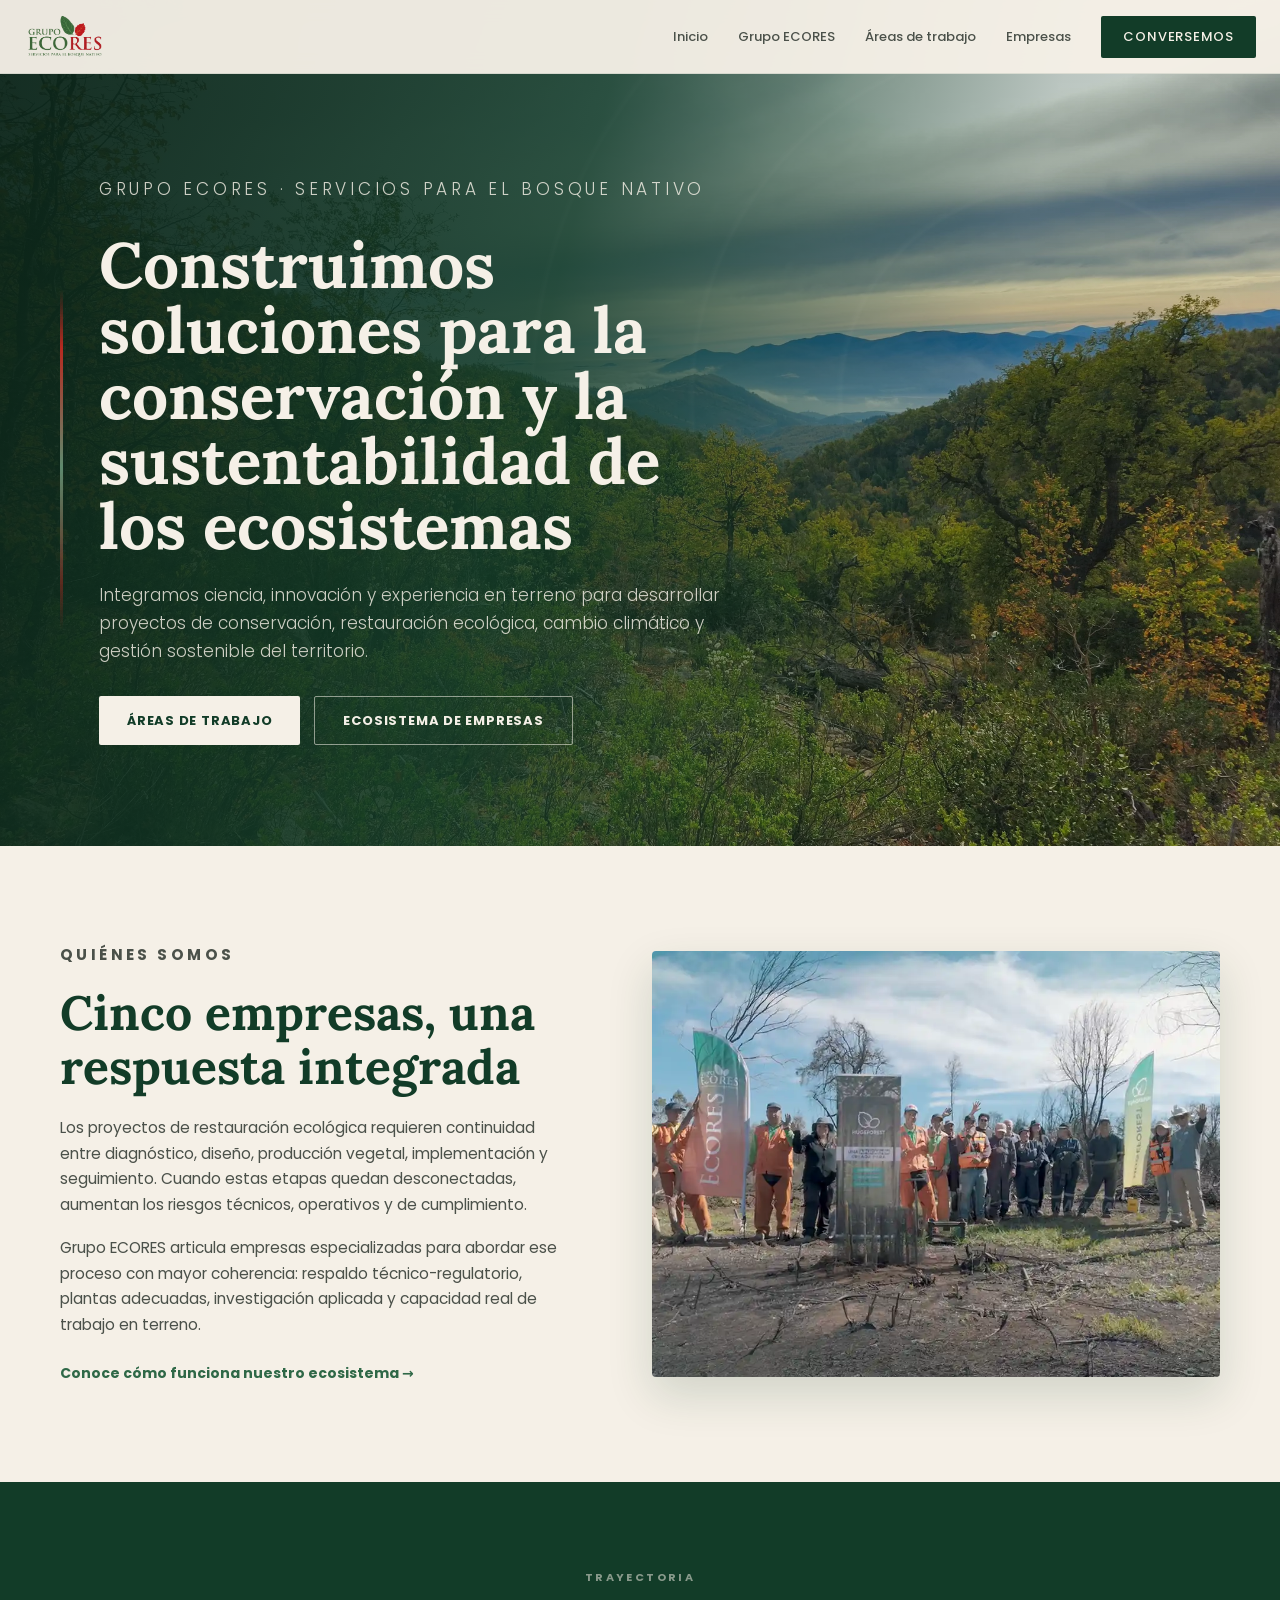
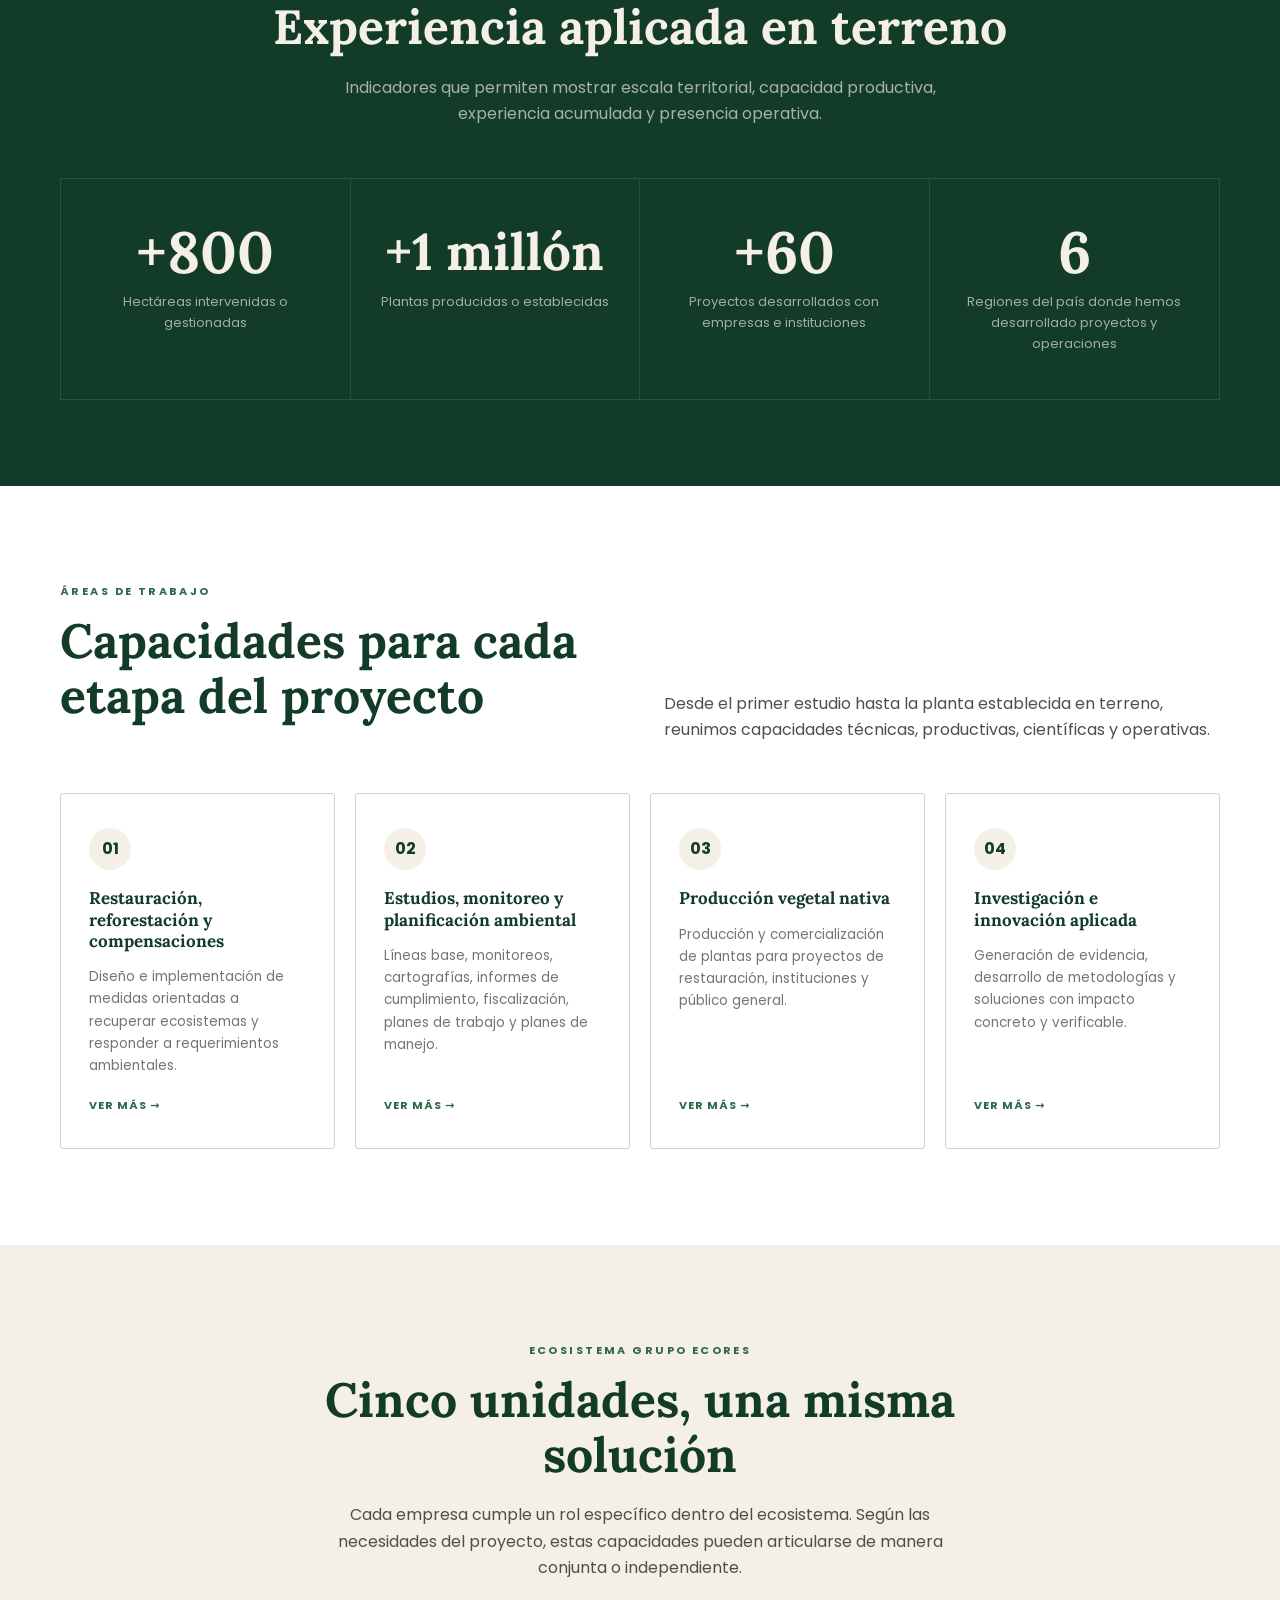
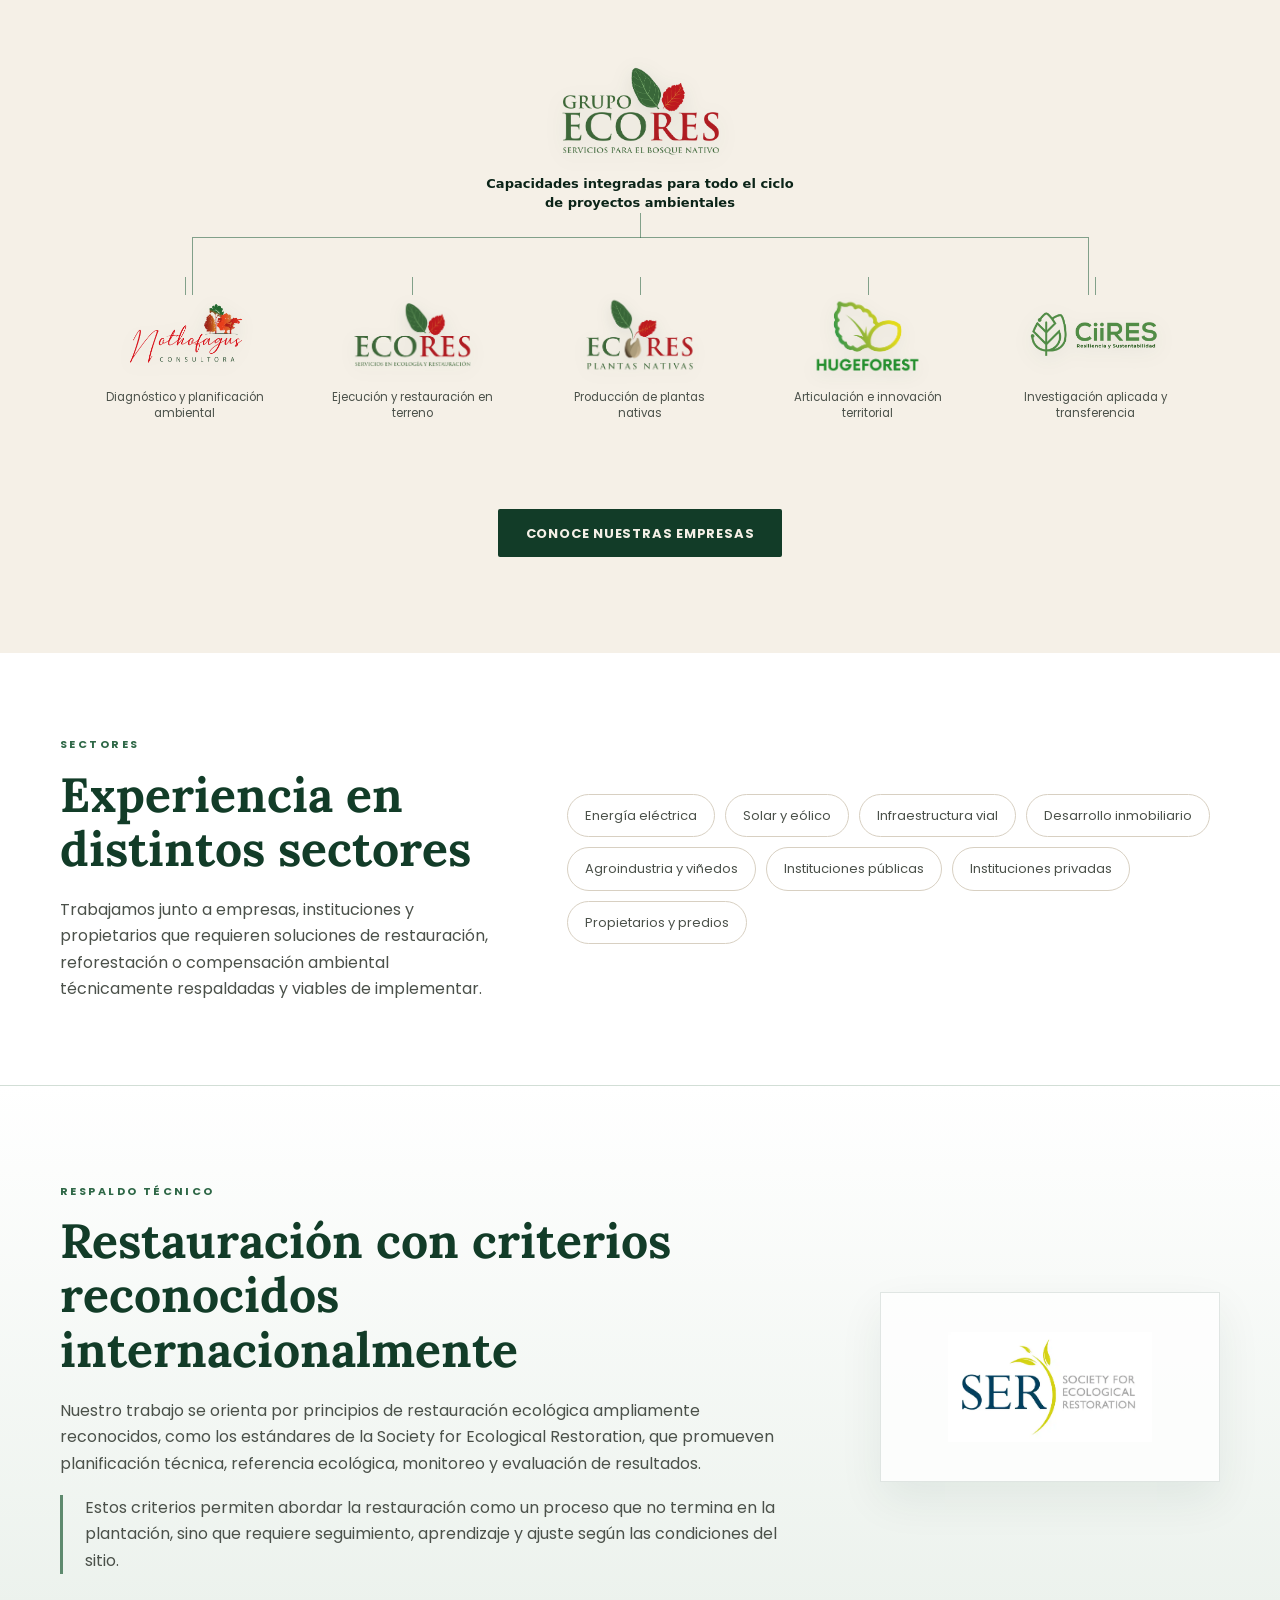
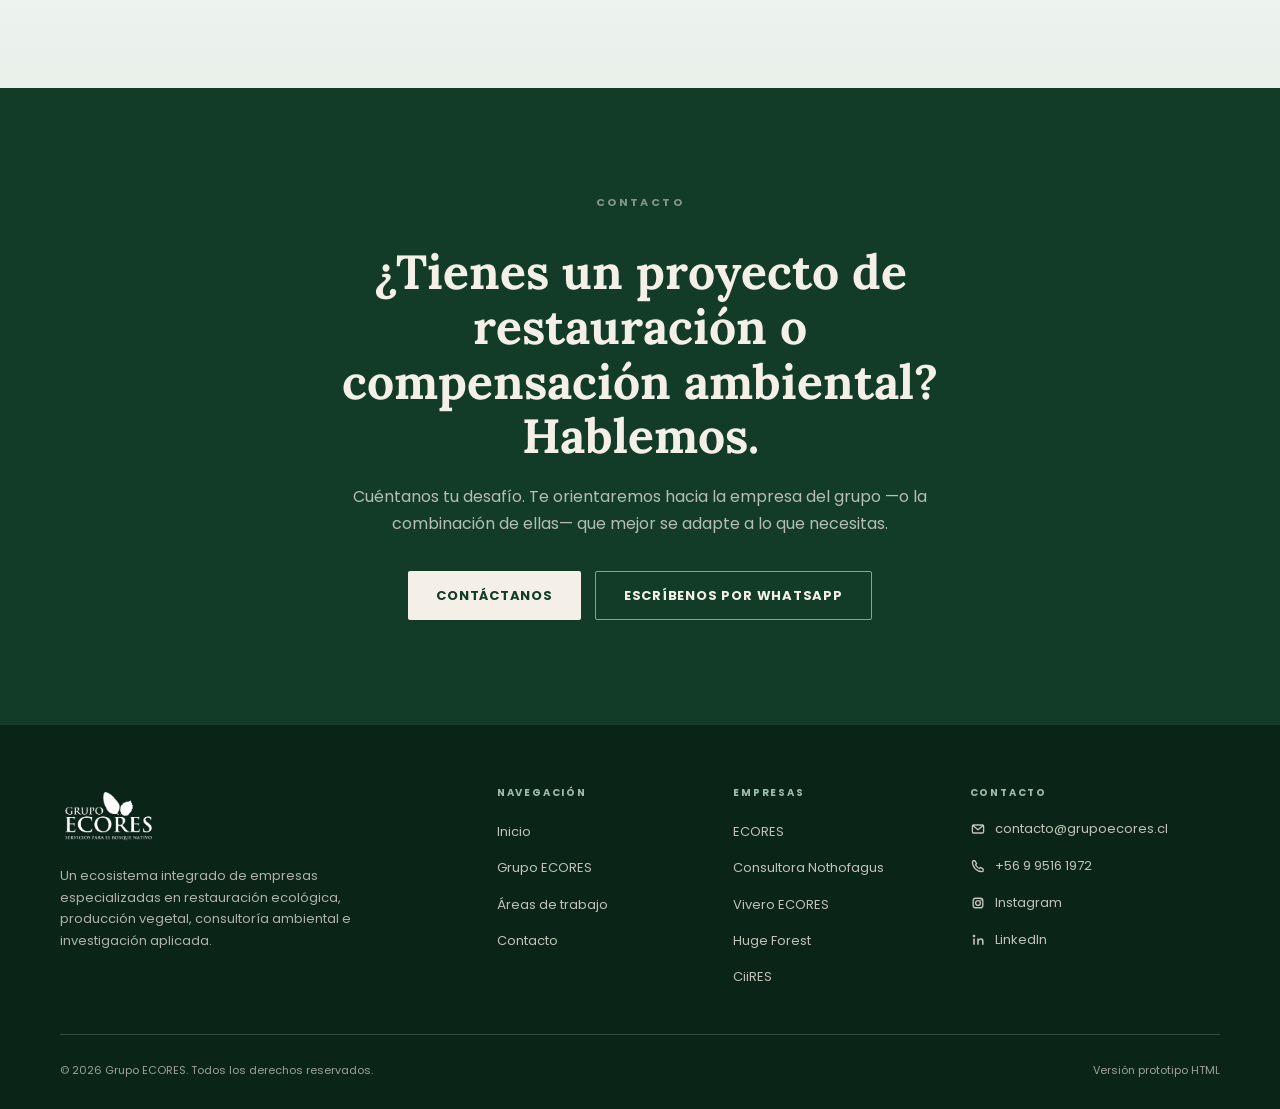
==== commit a305b12c: "Actualiza organigrama y formulario de contacto" ====
--- a/index.html
+++ b/index.html
@@ -8,7 +8,7 @@
   <link rel="preconnect" href="https://fonts.googleapis.com">
   <link rel="preconnect" href="https://fonts.gstatic.com" crossorigin>
   <link href="https://fonts.googleapis.com/css2?family=Lora:ital,wght@0,400..700;1,400..700&family=Poppins:wght@300;400;500;600;700&display=swap" rel="stylesheet">
-  <link rel="stylesheet" href="css/styles.css">
+  <link rel="stylesheet" href="css/styles.css?v=20260729">
 </head>
 <body>
   <header class="nav">
@@ -127,56 +127,36 @@
           <p class="bajada">Cada empresa cumple un rol específico dentro del ecosistema. Según las necesidades del proyecto, estas capacidades pueden articularse de manera conjunta o independiente.</p>
         </div>
 
-        <div class="ecosistema-circular" aria-label="Esquema circular de unidades Grupo ECORES">
-          <div class="ecosistema-orbita" aria-hidden="true"></div>
-          <div class="ecosistema-centro">
-            <img class="ecosistema-centro-paisaje" src="assets/img/ecosistema-central-v1.webp" alt="Ilustración de un ecosistema nativo de la zona central de Chile">
-            <div class="ecosistema-centro-contenido">
-              <img class="ecosistema-centro-logo" src="assets/logo/grupoecores_color.png" alt="Grupo ECORES">
-              <span>Capacidades integradas<br>para todo el ciclo de<br>proyectos ambientales</span>
-            </div>
-          </div>
-
-          <article class="nodo nodo-1" aria-label="Consultora Nothofagus: planificación y diseño técnico">
-            <div class="nodo-marca">
+        <div class="ecosistema-organigrama" aria-label="Organigrama abreviado de las unidades de Grupo ECORES">
+          <div class="ecosistema-grupo">
+            <img src="assets/logo/grupoecores_color.png" alt="Grupo ECORES">
+            <p>Capacidades integradas para todo el ciclo de proyectos ambientales</p>
+          </div>
+
+          <div class="ecosistema-conector" aria-hidden="true"></div>
+
+          <div class="ecosistema-unidades">
+            <article class="ecosistema-unidad">
               <img class="ecosistema-logo ecosistema-logo-nothofagus" src="assets/logo/nothofagus_color.png" alt="Consultora Nothofagus">
-            </div>
-            <span class="nodo-icono" aria-hidden="true">
-              <img src="assets/icons/clipboard-check.svg" alt="">
-            </span>
-          </article>
-          <article class="nodo nodo-2" aria-label="ECORES: restauración y ejecución en terreno">
-            <div class="nodo-marca">
+              <p>Diagnóstico y planificación ambiental</p>
+            </article>
+            <article class="ecosistema-unidad">
               <img class="ecosistema-logo ecosistema-logo-ecores" src="assets/logo/ecores_color.png" alt="ECORES">
-            </div>
-            <span class="nodo-icono" aria-hidden="true">
-              <img src="assets/icons/restauracion.svg" alt="">
-            </span>
-          </article>
-          <article class="nodo nodo-3" aria-label="Vivero ECORES: producción vegetal nativa">
-            <div class="nodo-marca">
+              <p>Ejecución y restauración en terreno</p>
+            </article>
+            <article class="ecosistema-unidad">
               <img class="ecosistema-logo ecosistema-logo-vivero" src="assets/logo/viveroecores_color.png" alt="Vivero ECORES">
-            </div>
-            <span class="nodo-icono" aria-hidden="true">
-              <img src="assets/icons/planta-vivero.svg" alt="">
-            </span>
-          </article>
-          <article class="nodo nodo-4" aria-label="Huge Forest: articulación territorial e innovación">
-            <div class="nodo-marca">
+              <p>Producción de plantas nativas</p>
+            </article>
+            <article class="ecosistema-unidad">
               <img class="ecosistema-logo ecosistema-logo-huge" src="assets/logo/hugeforest_color.png" alt="Huge Forest">
-            </div>
-            <span class="nodo-icono" aria-hidden="true">
-              <img src="assets/icons/drone.svg" alt="">
-            </span>
-          </article>
-          <article class="nodo nodo-5" aria-label="CiiRES: investigación y conocimiento aplicado">
-            <div class="nodo-marca">
+              <p>Articulación e innovación territorial</p>
+            </article>
+            <article class="ecosistema-unidad">
               <img class="ecosistema-logo ecosistema-logo-ciires" src="assets/logo/ciires_color.png" alt="CiiRES">
-            </div>
-            <span class="nodo-icono" aria-hidden="true">
-              <img src="assets/icons/microscope.svg" alt="">
-            </span>
-          </article>
+              <p>Investigación aplicada y transferencia</p>
+            </article>
+          </div>
         </div>
 
         <div class="ecosistema-cta">
@@ -261,7 +241,7 @@
         <div class="footer-col">
           <h4>Contacto</h4>
           <ul>
-            <li><a class="contact-link" href="mailto:pbravo@grupoecores.cl"><svg viewBox="0 0 20 20" fill="none" aria-hidden="true"><rect x="3" y="5" width="14" height="10" rx="1.5" stroke-width="1.7"/><path d="m4 6 6 5 6-5" stroke-width="1.7" stroke-linecap="round" stroke-linejoin="round"/></svg><span>pbravo@grupoecores.cl</span></a></li>
+            <li><a class="contact-link" href="mailto:contacto@grupoecores.cl"><svg viewBox="0 0 20 20" fill="none" aria-hidden="true"><rect x="3" y="5" width="14" height="10" rx="1.5" stroke-width="1.7"/><path d="m4 6 6 5 6-5" stroke-width="1.7" stroke-linecap="round" stroke-linejoin="round"/></svg><span>contacto@grupoecores.cl</span></a></li>
             <li><a class="contact-link" href="tel:+56995161972"><svg viewBox="0 0 20 20" fill="none" aria-hidden="true"><path d="M6.1 3.5 8.3 7 6.9 8.4a11.4 11.4 0 0 0 4.7 4.7l1.4-1.4 3.5 2.2v1.6c0 .8-.7 1.5-1.5 1.5C8.4 17 3 11.6 3 5c0-.8.7-1.5 1.5-1.5h1.6Z" stroke-width="1.7" stroke-linecap="round" stroke-linejoin="round"/></svg><span>+56 9 9516 1972</span></a></li>
             <li><a class="contact-link" href="https://www.instagram.com/grupoecores/" target="_blank" rel="noopener noreferrer"><svg viewBox="0 0 20 20" fill="none" aria-hidden="true"><rect x="4" y="4" width="12" height="12" rx="3" stroke-width="1.7"/><circle cx="10" cy="10" r="3" stroke-width="1.7"/><circle cx="13.8" cy="6.2" r="1" fill="currentColor" stroke="none"/></svg><span>Instagram</span></a></li>
             <li><a class="contact-link" href="https://cl.linkedin.com/company/grupo-ecores" target="_blank" rel="noopener noreferrer"><svg viewBox="0 0 20 20" fill="none" aria-hidden="true"><circle cx="5" cy="5" r="1.7" fill="currentColor" stroke="none"/><path d="M4 8h2v8H4zM9 8h2v1.4c.6-.9 1.5-1.6 2.9-1.6 2.1 0 3.1 1.4 3.1 3.8V16h-2v-4c0-1.5-.5-2.2-1.6-2.2-1.3 0-2.4 1-2.4 2.8V16H9z" fill="currentColor" stroke="none"/></svg><span>LinkedIn</span></a></li>
--- a/css/styles.css
+++ b/css/styles.css
@@ -829,9 +829,9 @@
 .area-desc { color: var(--texto-suave); font-size: 13.5px; flex: 1; }
 .area-link { font-size: 11px; font-weight: 700; color: var(--verde-medio); letter-spacing: .09em; text-transform: uppercase; margin-top: 18px; }
 
-/* Ecosistema circular */
+/* Ecosistema de empresas */
 .ecosistema { background: var(--marfil); }
-.ecosistema-header { text-align: center; max-width: 780px; margin: 0 auto 130px; }
+.ecosistema-header { text-align: center; max-width: 780px; margin: 0 auto 74px; }
 .ecosistema-header .bajada { margin: 0 auto; }
 
 .ecosistema-circular {
@@ -1017,6 +1017,103 @@
 .nodo-5 { top: 175px; left: 0; }
 
 .ecosistema-cta { text-align: center; margin-top: 18px; }
+
+/* Organigrama abreviado — alternativa 04 */
+.ecosistema-organigrama {
+  position: relative;
+  width: 100%;
+  max-width: 1120px;
+  min-height: 420px;
+  margin: 0 auto;
+}
+
+.ecosistema-grupo {
+  width: min(350px, 100%);
+  margin: 0 auto;
+  text-align: center;
+}
+
+.ecosistema-grupo img {
+  display: block;
+  width: 250px;
+  height: 116px;
+  margin: 0 auto;
+  object-fit: contain;
+  filter: drop-shadow(0 5px 10px rgba(18,60,40,.10));
+}
+
+.ecosistema-grupo p {
+  max-width: 310px;
+  margin: 4px auto 0;
+  color: var(--verde-profundo);
+  font-size: 13px;
+  font-weight: 600;
+  line-height: 1.45;
+}
+
+.ecosistema-conector {
+  position: relative;
+  width: calc(80% + 1px);
+  height: 58px;
+  margin: 24px auto 0;
+  border-top: 1px solid rgba(47,104,71,.58);
+  border-right: 1px solid rgba(47,104,71,.58);
+  border-left: 1px solid rgba(47,104,71,.58);
+}
+
+.ecosistema-conector::before {
+  content: '';
+  position: absolute;
+  bottom: 100%;
+  left: 50%;
+  height: 25px;
+  border-left: 1px solid rgba(47,104,71,.58);
+}
+
+.ecosistema-unidades {
+  display: grid;
+  grid-template-columns: repeat(5, minmax(0, 1fr));
+  gap: 18px;
+}
+
+.ecosistema-unidad {
+  position: relative;
+  min-width: 0;
+  text-align: center;
+}
+
+.ecosistema-unidad::before {
+  content: '';
+  position: absolute;
+  bottom: 100%;
+  left: 50%;
+  height: 18px;
+  border-left: 1px solid rgba(47,104,71,.58);
+}
+
+.ecosistema-unidad .ecosistema-logo {
+  display: block;
+  width: 100%;
+  max-width: 170px;
+  height: 82px;
+  margin: 0 auto;
+  object-fit: contain;
+  filter: drop-shadow(0 5px 8px rgba(18,60,40,.10));
+}
+
+.ecosistema-unidad .ecosistema-logo-nothofagus { transform: scale(1.10); }
+.ecosistema-unidad .ecosistema-logo-ecores { transform: scale(1.04); }
+.ecosistema-unidad .ecosistema-logo-ciires { transform: scale(1.17); }
+
+.ecosistema-unidad p {
+  max-width: 176px;
+  margin: 12px auto 0;
+  color: var(--texto-medio);
+  font-size: 11.5px;
+  line-height: 1.42;
+}
+
+.ecosistema-organigrama + .ecosistema-cta { margin-top: 34px; }
 
 /* Sectores */
 .sectores { background: var(--blanco); padding: 82px 0; }
@@ -1620,6 +1717,35 @@
   gap: 22px;
 }
 
+.formulario-estado {
+  margin-bottom: 24px;
+  padding: 15px 17px;
+  border: 1px solid transparent;
+  border-radius: 4px;
+  font-size: 13.5px;
+  line-height: 1.55;
+}
+
+.formulario-estado--exito {
+  border-color: rgba(47,104,71,.32);
+  background: rgba(47,104,71,.09);
+  color: var(--verde-profundo);
+}
+
+.formulario-estado--error {
+  border-color: rgba(153,58,42,.28);
+  background: rgba(153,58,42,.08);
+  color: #762f24;
+}
+
+.campo-trampa {
+  position: absolute !important;
+  left: -10000px !important;
+  width: 1px !important;
+  height: 1px !important;
+  overflow: hidden !important;
+}
+
 .campo {
   display: grid;
   gap: 8px;
@@ -1684,6 +1810,11 @@
   justify-self: start;
   border: 0;
   cursor: pointer;
+}
+
+.contacto-submit:disabled {
+  cursor: wait;
+  opacity: .72;
 }
 
 .contacto-lateral {
@@ -1983,6 +2114,20 @@
     justify-self: center;
     width: calc(50% - 8px);
   }
+  .ecosistema-organigrama {
+    max-width: 760px;
+    min-height: 390px;
+  }
+  .ecosistema-conector { width: calc(80% + 1px); }
+  .ecosistema-unidades { gap: 8px; }
+  .ecosistema-unidad .ecosistema-logo {
+    max-width: 132px;
+    height: 70px;
+  }
+  .ecosistema-unidad p {
+    max-width: 135px;
+    font-size: 10.5px;
+  }
   .contacto-grid { grid-template-columns: 1fr; gap: 30px; }
   .contacto-formulario { padding: 34px; }
   .footer-grid { grid-template-columns: 1fr 1fr; }
@@ -2119,6 +2264,70 @@
     justify-self: center;
   }
   .nodo-5 { width: 100%; }
+  .ecosistema-header { margin-bottom: 48px; }
+  .ecosistema-organigrama {
+    max-width: 350px;
+    min-height: auto;
+  }
+  .ecosistema-grupo img {
+    width: 220px;
+    height: 104px;
+  }
+  .ecosistema-grupo p {
+    max-width: 285px;
+    font-size: 12.5px;
+  }
+  .ecosistema-conector {
+    width: 1px;
+    height: 52px;
+    margin: 23px 0 0 18px;
+    border: 0;
+    border-left: 1px solid rgba(47,104,71,.58);
+  }
+  .ecosistema-conector::before { display: none; }
+  .ecosistema-unidades {
+    position: relative;
+    grid-template-columns: 1fr;
+    gap: 0;
+  }
+  .ecosistema-unidades::before {
+    content: '';
+    position: absolute;
+    top: 0;
+    bottom: 56px;
+    left: 18px;
+    border-left: 1px solid rgba(47,104,71,.58);
+  }
+  .ecosistema-unidad {
+    display: grid;
+    grid-template-columns: 142px 1fr;
+    align-items: center;
+    min-height: 112px;
+    padding: 12px 0 12px 36px;
+    text-align: left;
+  }
+  .ecosistema-unidad::before {
+    top: 50%;
+    bottom: auto;
+    left: 18px;
+    width: 18px;
+    height: 1px;
+    border: 0;
+    border-top: 1px solid rgba(47,104,71,.58);
+  }
+  .ecosistema-unidad .ecosistema-logo {
+    width: 132px;
+    height: 68px;
+    margin: 0;
+  }
+  .ecosistema-unidad p {
+    max-width: 150px;
+    margin: 0;
+    padding-left: 8px;
+    font-size: 11px;
+    text-align: left;
+  }
+  .ecosistema-organigrama + .ecosistema-cta { margin-top: 28px; }
   .empresa-panel h3 { font-size: clamp(28px, 8.5vw, 31px); }
   .empresa-num {
     min-height: 30px;
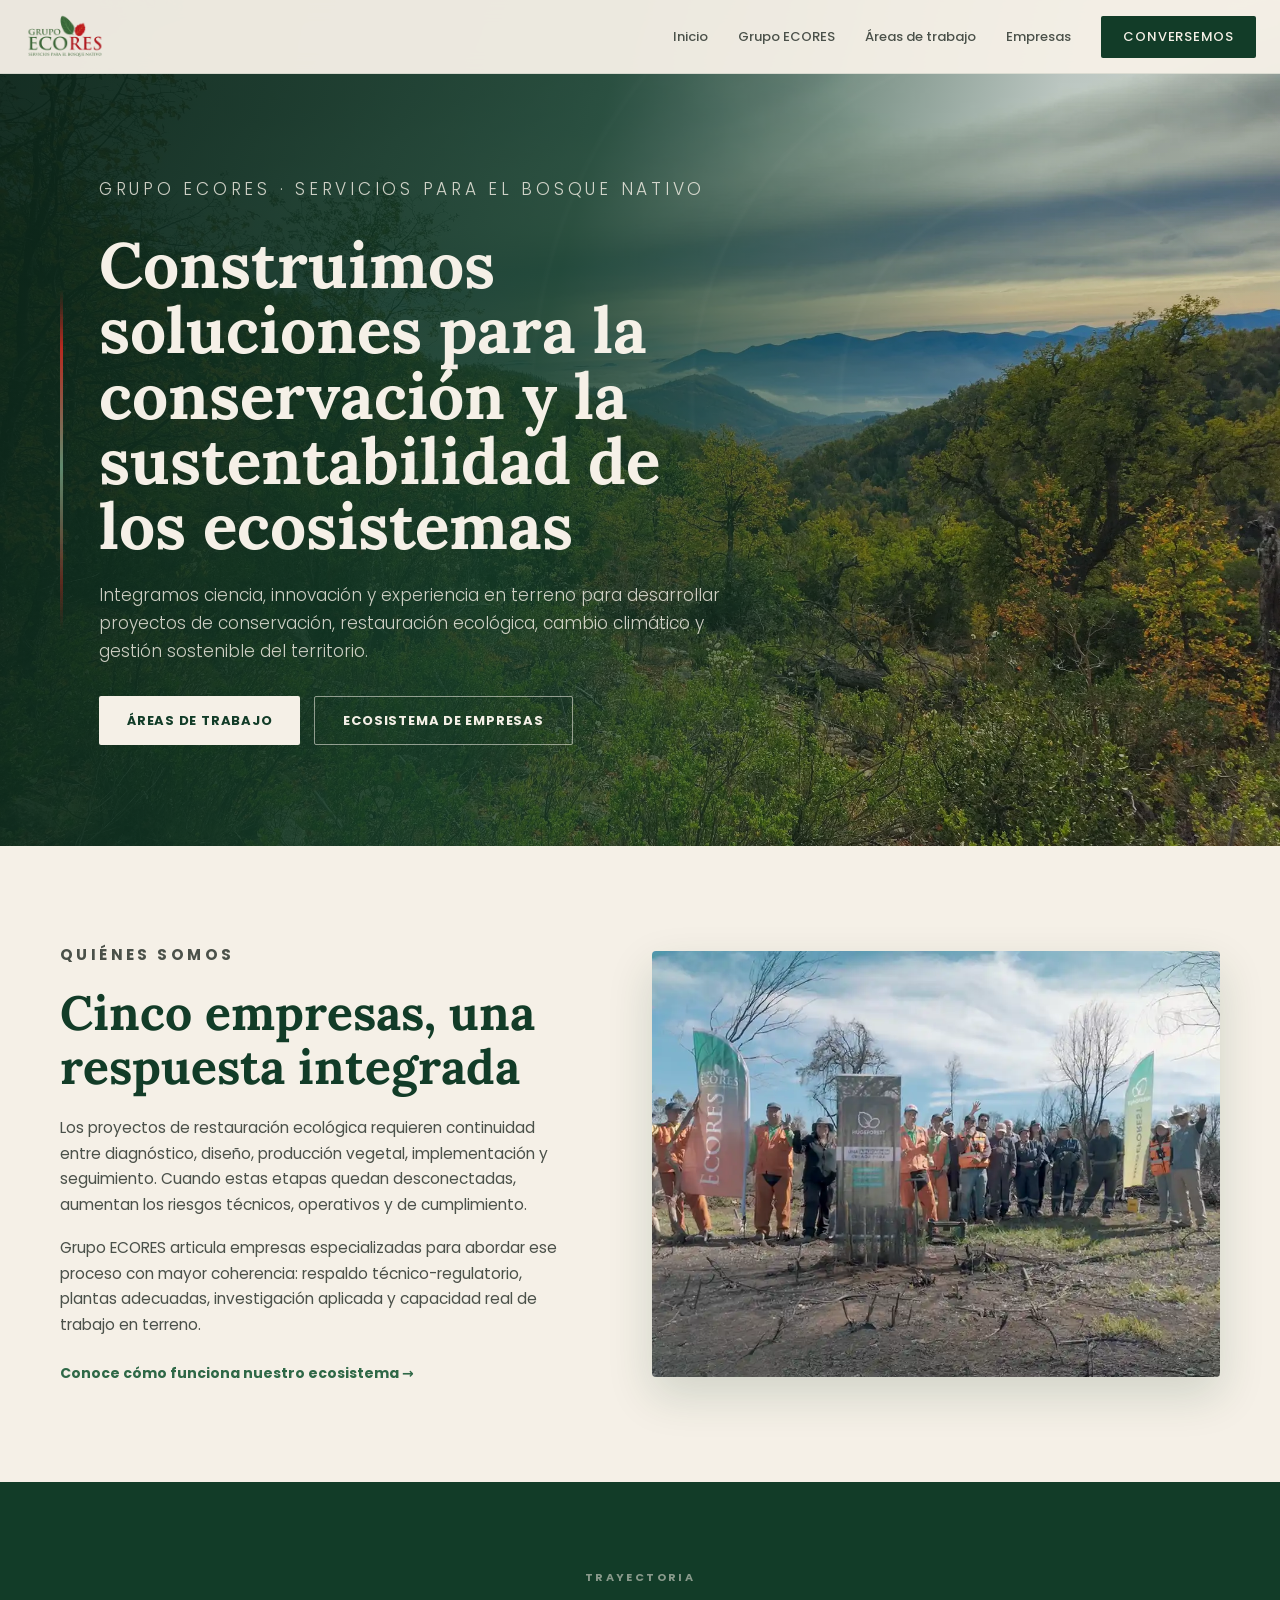
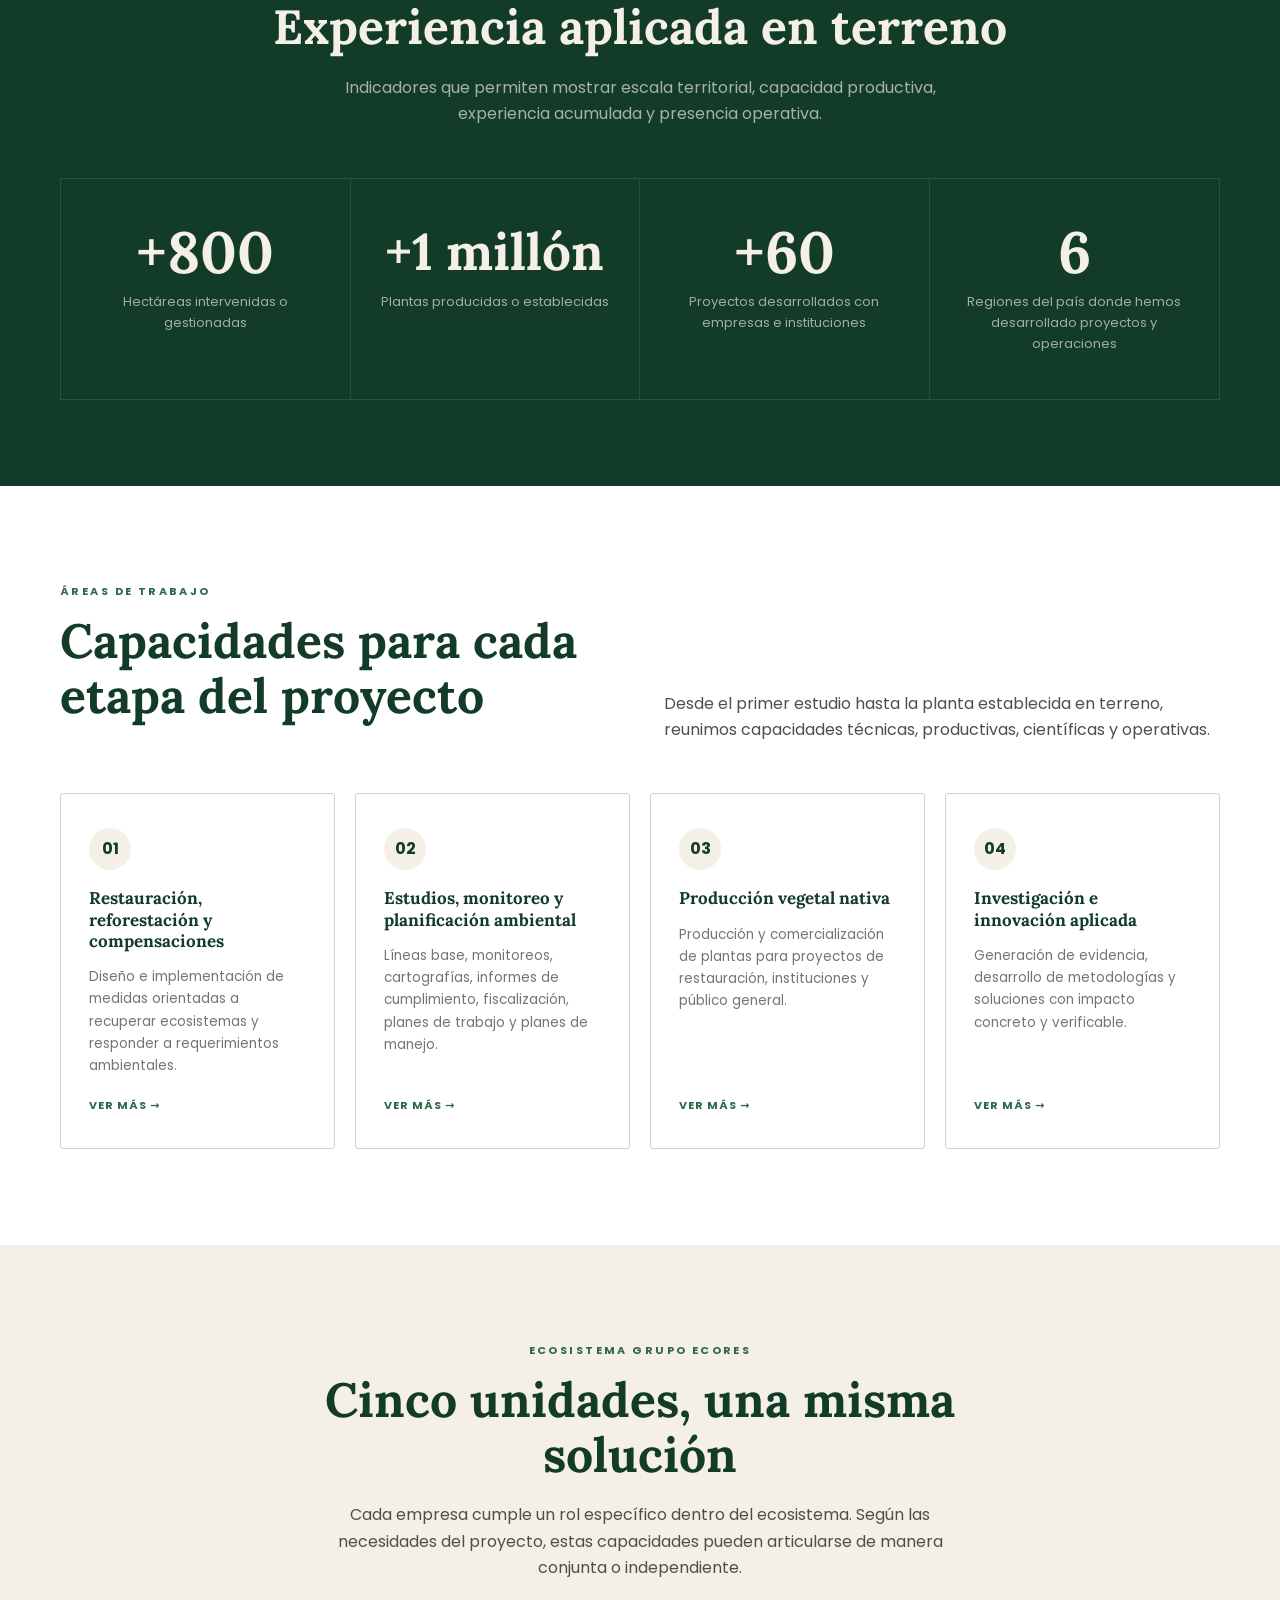
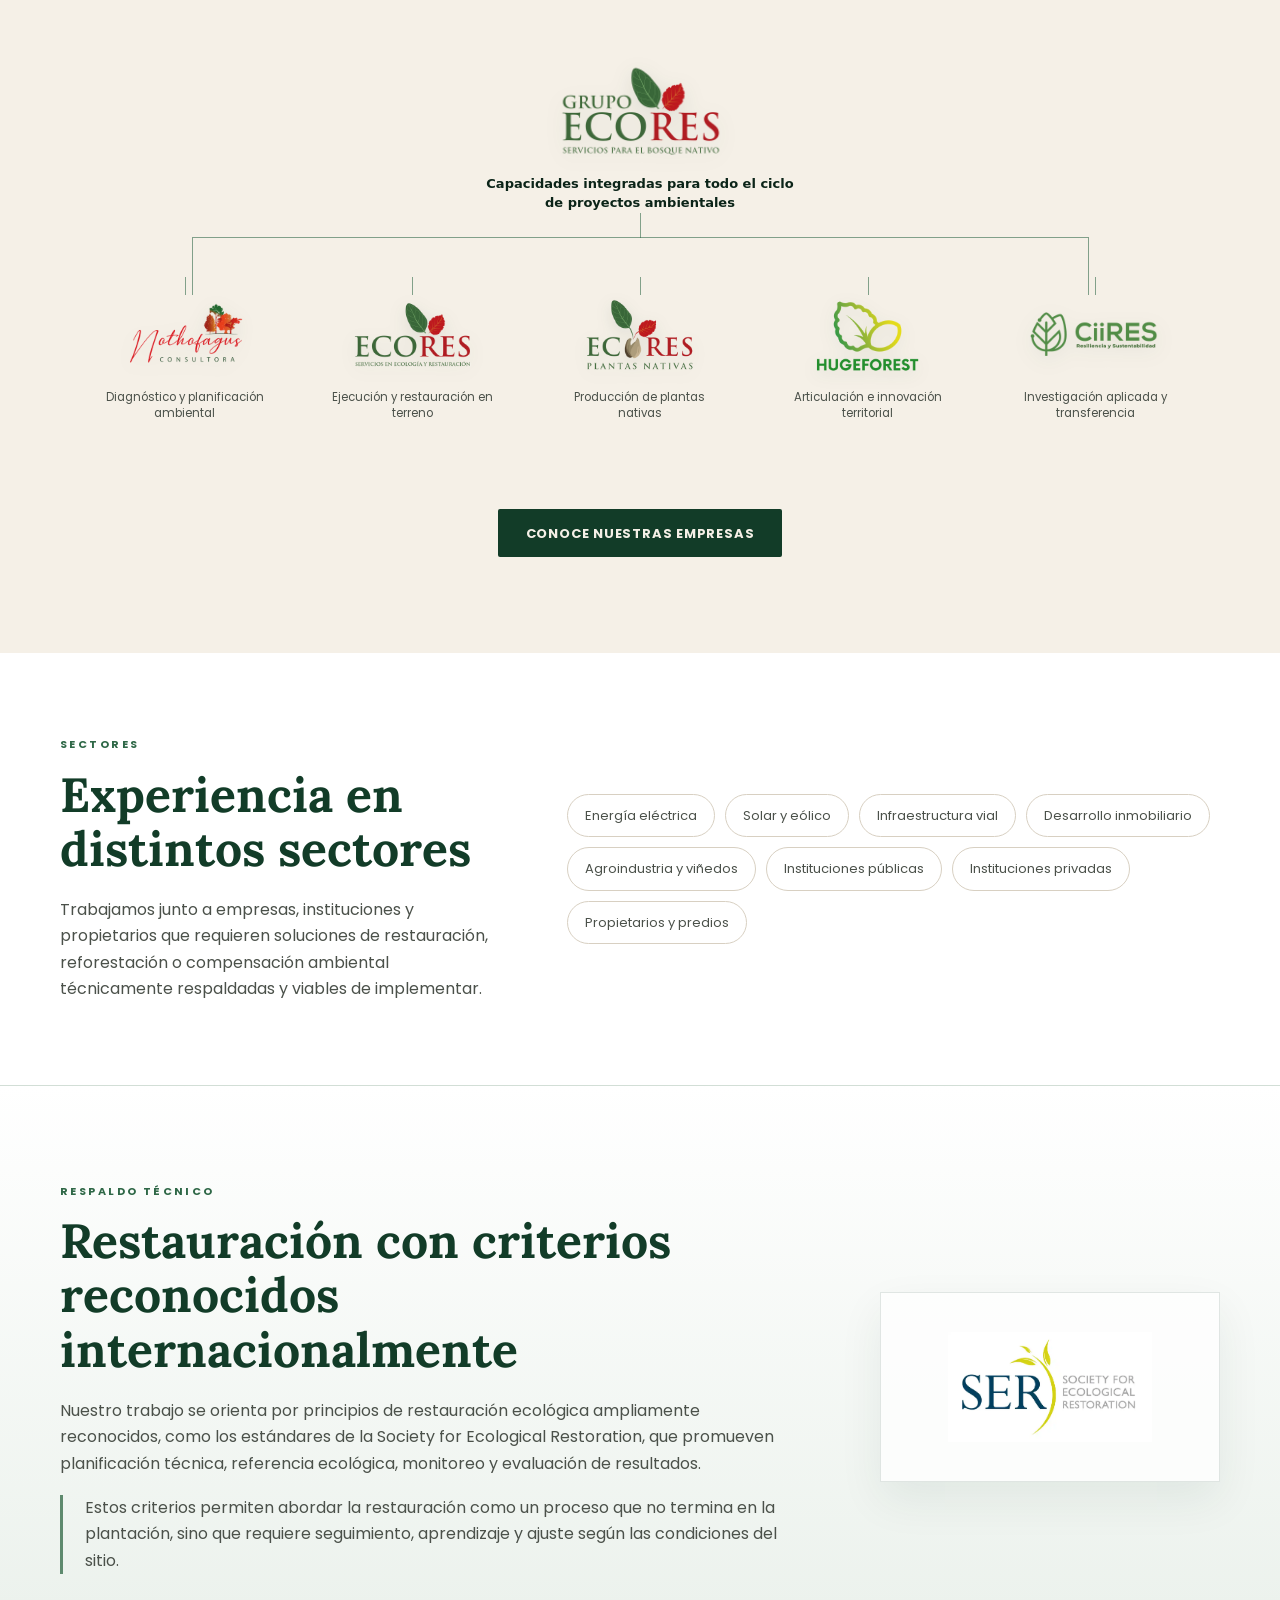
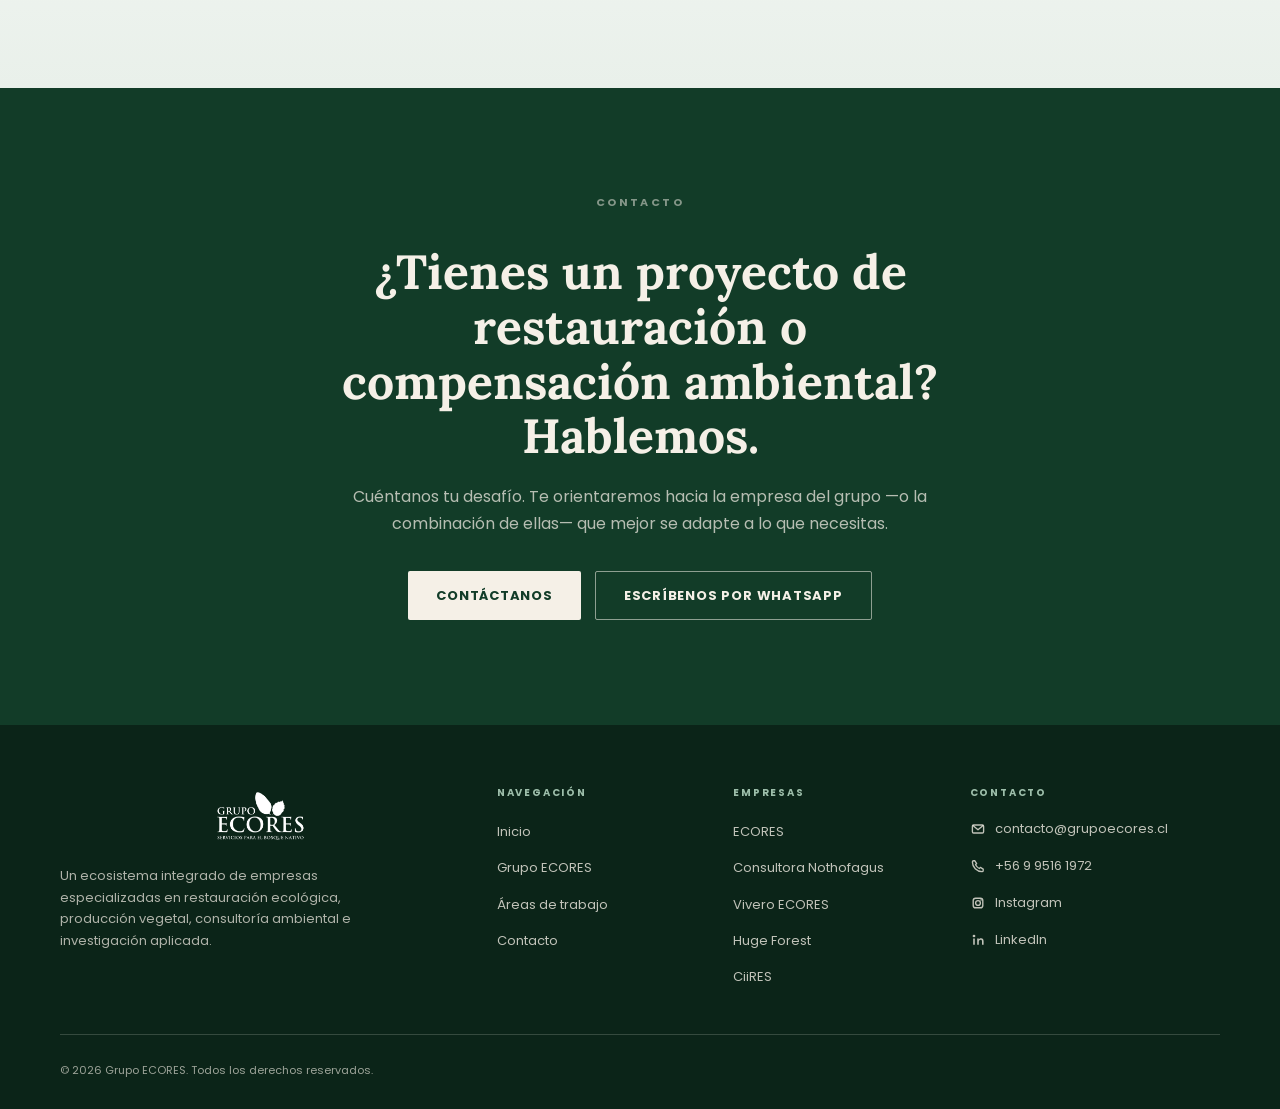
==== commit c779718f: "Optimiza sitio y completa SEO técnico" ====
--- a/index.html
+++ b/index.html
@@ -5,10 +5,54 @@
   <meta name="viewport" content="width=device-width, initial-scale=1.0" />
   <title>Grupo ECORES — Servicios para el bosque nativo</title>
   <meta name="description" content="Grupo ECORES integra restauración ecológica, estudios ambientales, producción vegetal, investigación aplicada y ejecución en terreno." />
+  <link rel="canonical" href="https://grupoecores.cl/" />
+  <link rel="icon" type="image/png" sizes="32x32" href="assets/favicon/favicon-32.png" />
+  <link rel="apple-touch-icon" sizes="180x180" href="assets/favicon/apple-touch-icon.png" />
+  <link rel="manifest" href="site.webmanifest" />
+  <meta name="theme-color" content="#123c28" />
+  <meta property="og:type" content="website" />
+  <meta property="og:locale" content="es_CL" />
+  <meta property="og:site_name" content="Grupo ECORES" />
+  <meta property="og:title" content="Grupo ECORES — Servicios para el bosque nativo" />
+  <meta property="og:description" content="Soluciones integradas para la conservación, restauración ecológica y sustentabilidad de los ecosistemas." />
+  <meta property="og:url" content="https://grupoecores.cl/" />
+  <meta property="og:image" content="https://grupoecores.cl/assets/img/og-grupo-ecores.jpg" />
+  <meta property="og:image:width" content="1200" />
+  <meta property="og:image:height" content="630" />
+  <meta property="og:image:alt" content="Paisaje de bosque nativo y presentación de Grupo ECORES" />
+  <meta name="twitter:card" content="summary_large_image" />
+  <meta name="twitter:title" content="Grupo ECORES — Servicios para el bosque nativo" />
+  <meta name="twitter:description" content="Soluciones integradas para la conservación, restauración ecológica y sustentabilidad de los ecosistemas." />
+  <meta name="twitter:image" content="https://grupoecores.cl/assets/img/og-grupo-ecores.jpg" />
+  <script type="application/ld+json">
+    {
+      "@context": "https://schema.org",
+      "@type": "Organization",
+      "@id": "https://grupoecores.cl/#organizacion",
+      "name": "Grupo ECORES",
+      "url": "https://grupoecores.cl/",
+      "logo": "https://grupoecores.cl/assets/logo/grupoecores_color.png",
+      "description": "Grupo ECORES integra restauración ecológica, estudios ambientales, producción vegetal, investigación aplicada y ejecución en terreno.",
+      "email": "contacto@grupoecores.cl",
+      "telephone": "+56995161972",
+      "address": {
+        "@type": "PostalAddress",
+        "addressLocality": "Linares",
+        "addressRegion": "Región del Maule",
+        "addressCountry": "CL"
+      },
+      "sameAs": [
+        "https://www.instagram.com/grupoecores/",
+        "https://cl.linkedin.com/company/grupo-ecores"
+      ]
+    }
+  </script>
   <link rel="preconnect" href="https://fonts.googleapis.com">
   <link rel="preconnect" href="https://fonts.gstatic.com" crossorigin>
   <link href="https://fonts.googleapis.com/css2?family=Lora:ital,wght@0,400..700;1,400..700&family=Poppins:wght@300;400;500;600;700&display=swap" rel="stylesheet">
-  <link rel="stylesheet" href="css/styles.css?v=20260729">
+  <link rel="preload" as="image" href="assets/img/hero-desktop.webp" type="image/webp" media="(min-width: 1025px)" fetchpriority="high" />
+  <link rel="preload" as="image" href="assets/img/hero-mobile.webp" type="image/webp" media="(max-width: 1024px)" fetchpriority="high" />
+  <link rel="stylesheet" href="css/styles.css?v=20260729c">
 </head>
 <body>
   <header class="nav">
@@ -60,7 +104,7 @@
           <a class="link-flecha" href="grupo-ecores.html">Conoce cómo funciona nuestro ecosistema&nbsp;→</a>
         </div>
         <div class="foto-card">
-          <img src="assets/img/inicio_2.webp" alt="Trabajo técnico en terreno con plantas nativas">
+          <img src="assets/img/inicio_2.webp" alt="Trabajo técnico en terreno con plantas nativas" width="960" height="795" loading="lazy" decoding="async">
         </div>
       </div>
     </section>
@@ -129,7 +173,7 @@
 
         <div class="ecosistema-organigrama" aria-label="Organigrama abreviado de las unidades de Grupo ECORES">
           <div class="ecosistema-grupo">
-            <img src="assets/logo/grupoecores_color.png" alt="Grupo ECORES">
+            <img src="assets/logo/grupoecores_color.png" alt="Grupo ECORES" width="720" height="480" loading="lazy" decoding="async">
             <p>Capacidades integradas para todo el ciclo de proyectos ambientales</p>
           </div>
 
@@ -137,23 +181,23 @@
 
           <div class="ecosistema-unidades">
             <article class="ecosistema-unidad">
-              <img class="ecosistema-logo ecosistema-logo-nothofagus" src="assets/logo/nothofagus_color.png" alt="Consultora Nothofagus">
+              <img class="ecosistema-logo ecosistema-logo-nothofagus" src="assets/logo/nothofagus_color.png" alt="Consultora Nothofagus" width="720" height="480" loading="lazy" decoding="async">
               <p>Diagnóstico y planificación ambiental</p>
             </article>
             <article class="ecosistema-unidad">
-              <img class="ecosistema-logo ecosistema-logo-ecores" src="assets/logo/ecores_color.png" alt="ECORES">
+              <img class="ecosistema-logo ecosistema-logo-ecores" src="assets/logo/ecores_color.png" alt="ECORES" width="720" height="480" loading="lazy" decoding="async">
               <p>Ejecución y restauración en terreno</p>
             </article>
             <article class="ecosistema-unidad">
-              <img class="ecosistema-logo ecosistema-logo-vivero" src="assets/logo/viveroecores_color.png" alt="Vivero ECORES">
+              <img class="ecosistema-logo ecosistema-logo-vivero" src="assets/logo/viveroecores_color.png" alt="Vivero ECORES" width="720" height="480" loading="lazy" decoding="async">
               <p>Producción de plantas nativas</p>
             </article>
             <article class="ecosistema-unidad">
-              <img class="ecosistema-logo ecosistema-logo-huge" src="assets/logo/hugeforest_color.png" alt="Huge Forest">
+              <img class="ecosistema-logo ecosistema-logo-huge" src="assets/logo/hugeforest_color.png" alt="Huge Forest" width="720" height="480" loading="lazy" decoding="async">
               <p>Articulación e innovación territorial</p>
             </article>
             <article class="ecosistema-unidad">
-              <img class="ecosistema-logo ecosistema-logo-ciires" src="assets/logo/ciires_color.png" alt="CiiRES">
+              <img class="ecosistema-logo ecosistema-logo-ciires" src="assets/logo/ciires_color.png" alt="CiiRES" width="720" height="480" loading="lazy" decoding="async">
               <p>Investigación aplicada y transferencia</p>
             </article>
           </div>
@@ -194,7 +238,7 @@
           <p class="home-ser-secundario">Estos criterios permiten abordar la restauración como un proceso que no termina en la plantación, sino que requiere seguimiento, aprendizaje y ajuste según las condiciones del sitio.</p>
         </div>
         <div class="ser-logo-box" aria-label="Society for Ecological Restoration">
-          <img class="ser-logo" src="assets/logo/logo_SER.webp" alt="Society for Ecological Restoration">
+          <img class="ser-logo" src="assets/logo/logo_SER.webp" alt="Society for Ecological Restoration" width="1082" height="583" loading="lazy" decoding="async">
         </div>
       </div>
     </section>
@@ -216,7 +260,7 @@
     <div class="container">
       <div class="footer-grid">
         <div class="footer-marca">
-          <a class="footer-logo" href="index.html"><img src="assets/logo/grupoecores_blanco.png" alt="Grupo ECORES"></a>
+          <a class="footer-logo" href="index.html"><img src="assets/logo/grupoecores_blanco.png" alt="Grupo ECORES" width="720" height="480" loading="lazy" decoding="async"></a>
           <p>Un ecosistema integrado de empresas especializadas en restauración ecológica, producción vegetal, consultoría ambiental e investigación aplicada.</p>
         </div>
         <div class="footer-col">
@@ -250,7 +294,6 @@
       </div>
       <div class="footer-bottom">
         <span>© 2026 Grupo ECORES. Todos los derechos reservados.</span>
-        <span>Versión prototipo HTML</span>
       </div>
     </div>
   </footer>
--- a/css/styles.css
+++ b/css/styles.css
@@ -1724,6 +1724,14 @@
   border-radius: 4px;
   font-size: 13.5px;
   line-height: 1.55;
+  opacity: 0;
+  transform: translateY(-6px);
+  transition: opacity .35s ease, transform .35s ease;
+}
+
+.formulario-estado--visible {
+  opacity: 1;
+  transform: translateY(0);
 }
 
 .formulario-estado--exito {
@@ -1815,6 +1823,15 @@
 .contacto-submit:disabled {
   cursor: wait;
   opacity: .72;
+}
+
+.contacto-privacidad {
+  grid-column: 1 / -1;
+  max-width: 580px;
+  margin: -8px 0 0;
+  color: rgba(36,51,43,.68);
+  font-size: 12.5px;
+  line-height: 1.55;
 }
 
 .contacto-lateral {
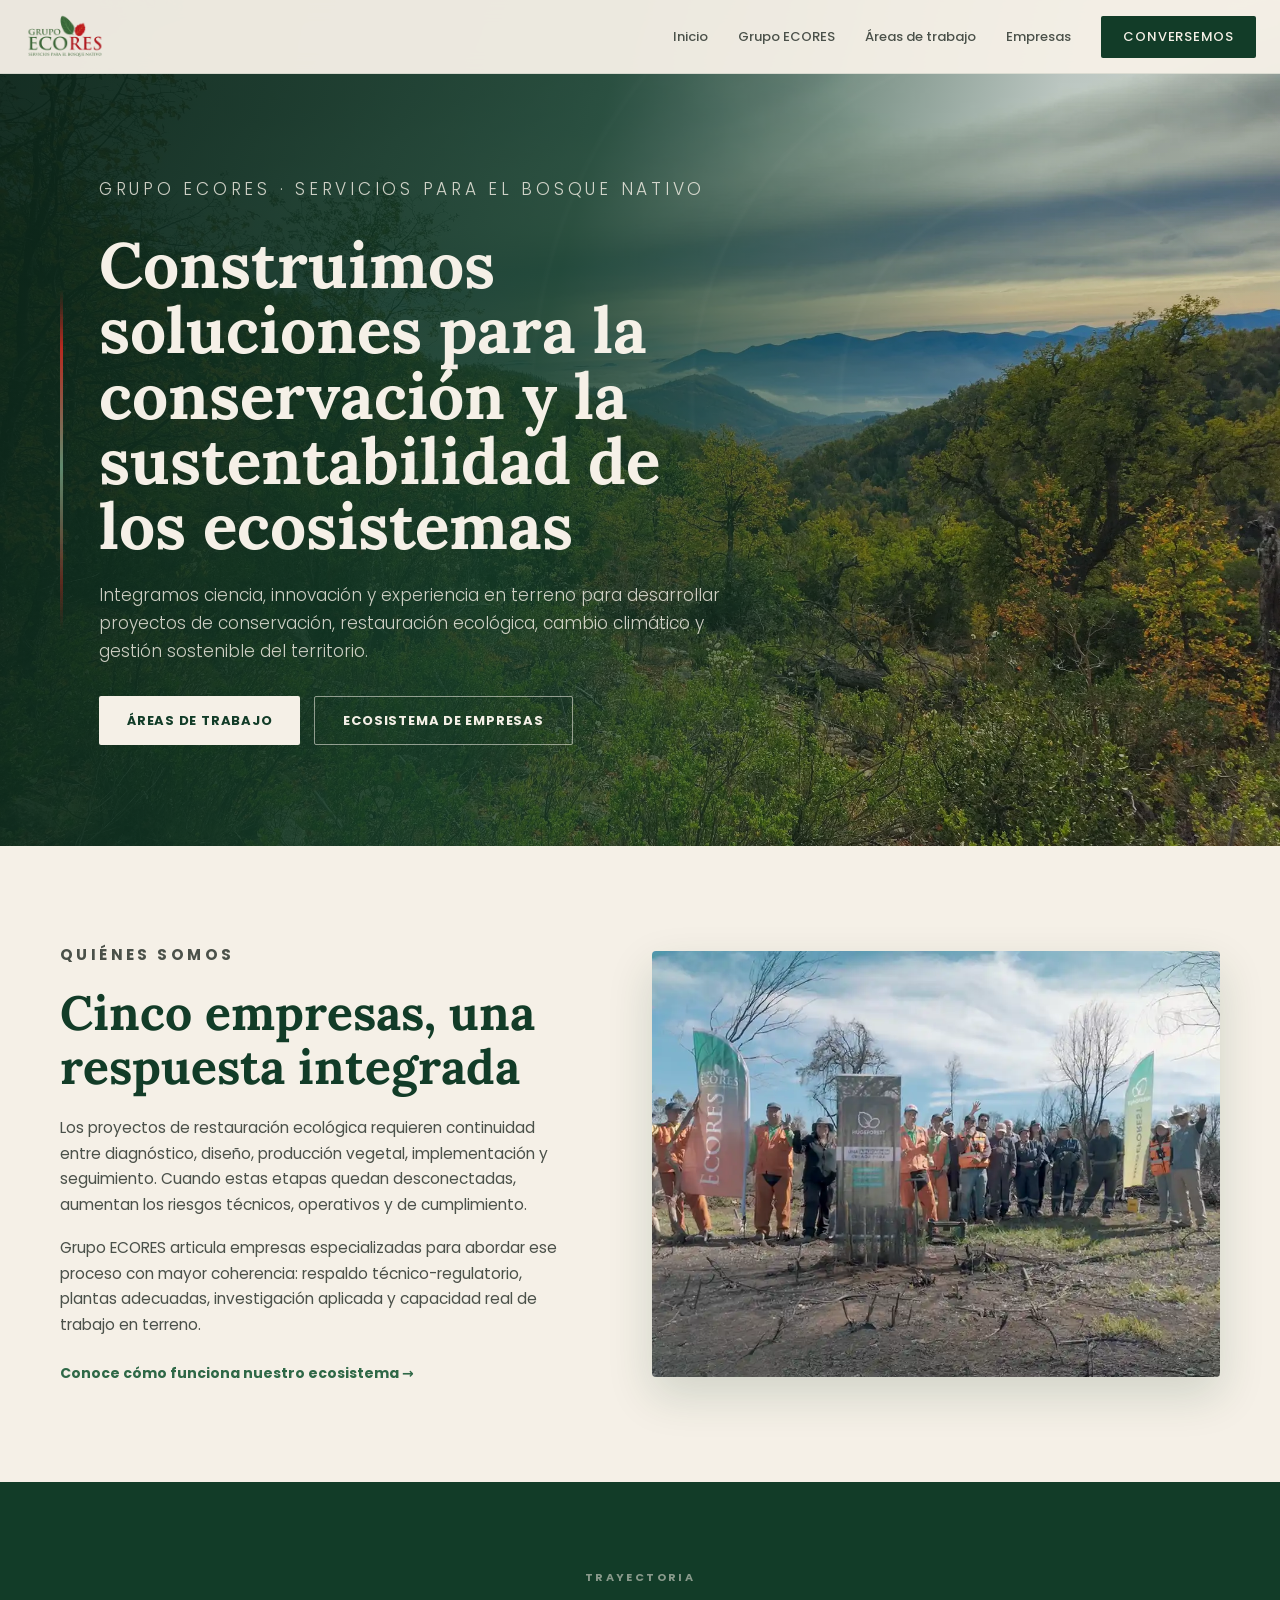
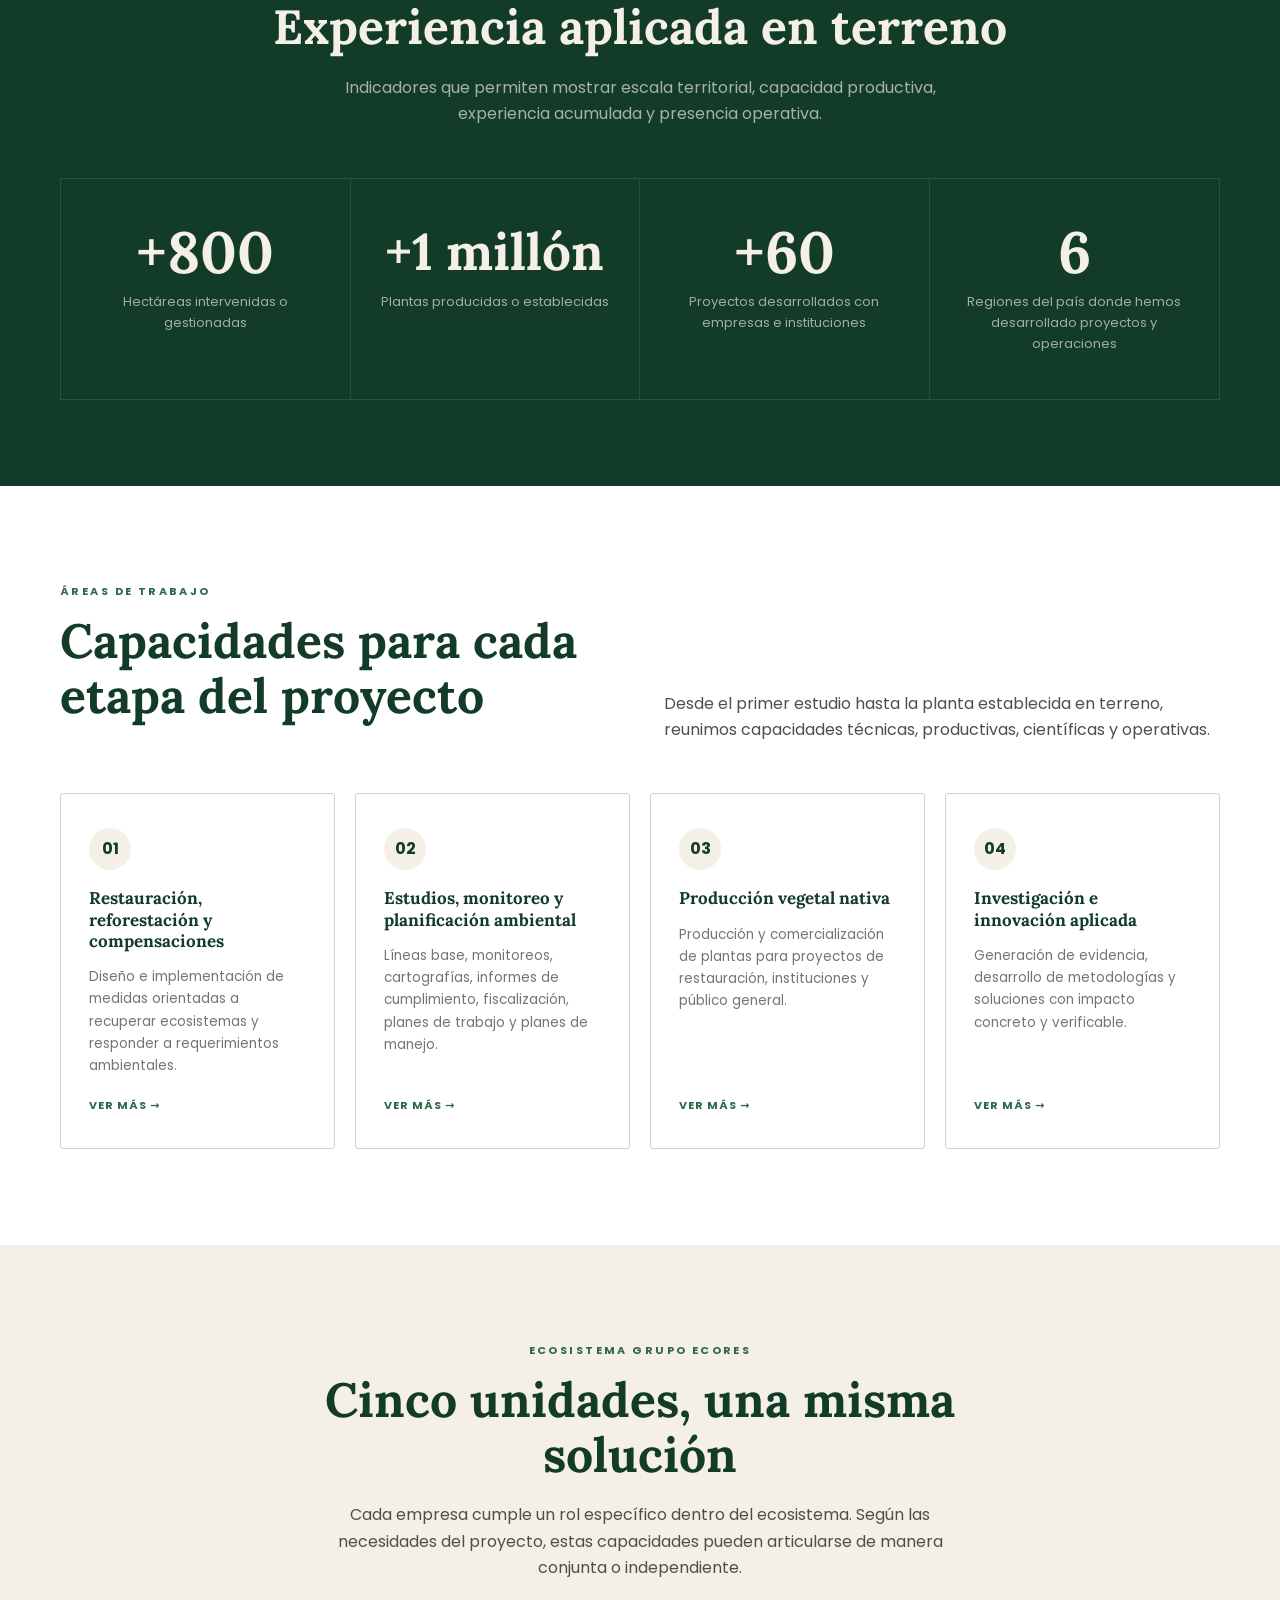
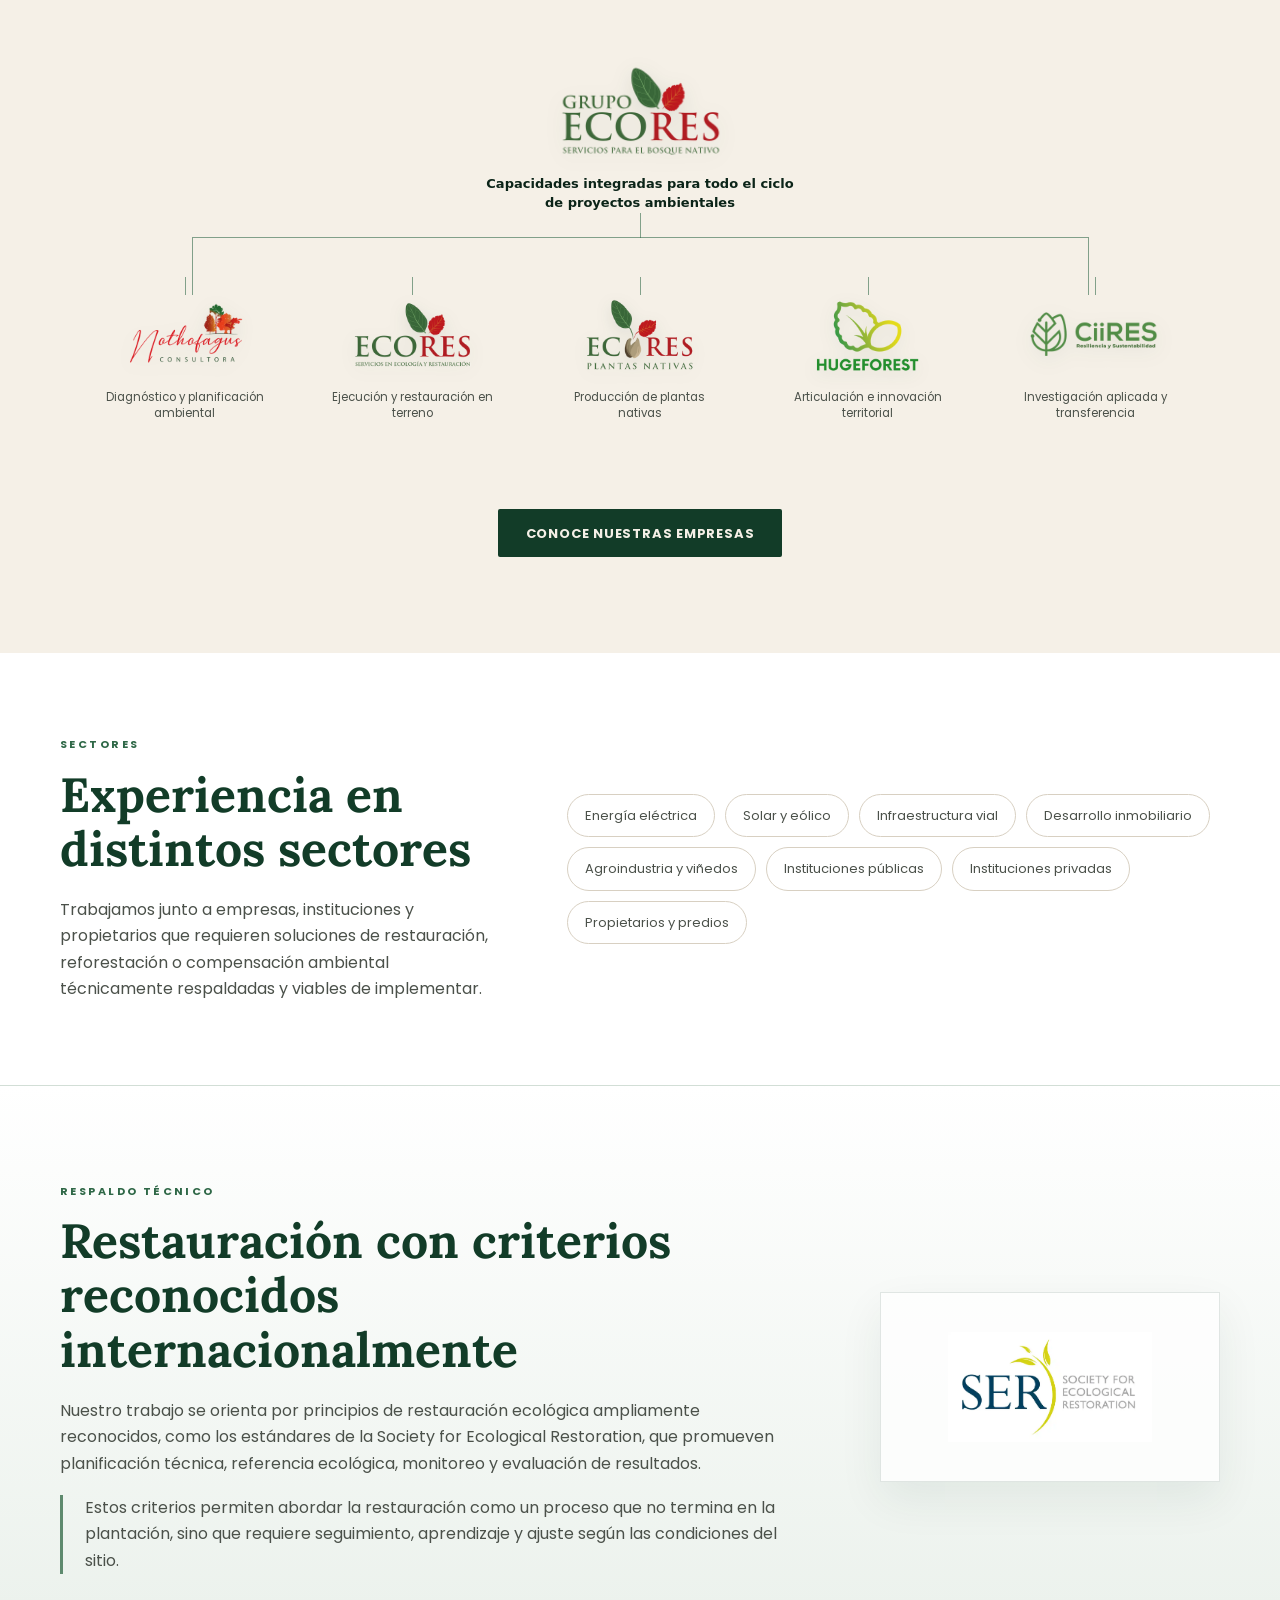
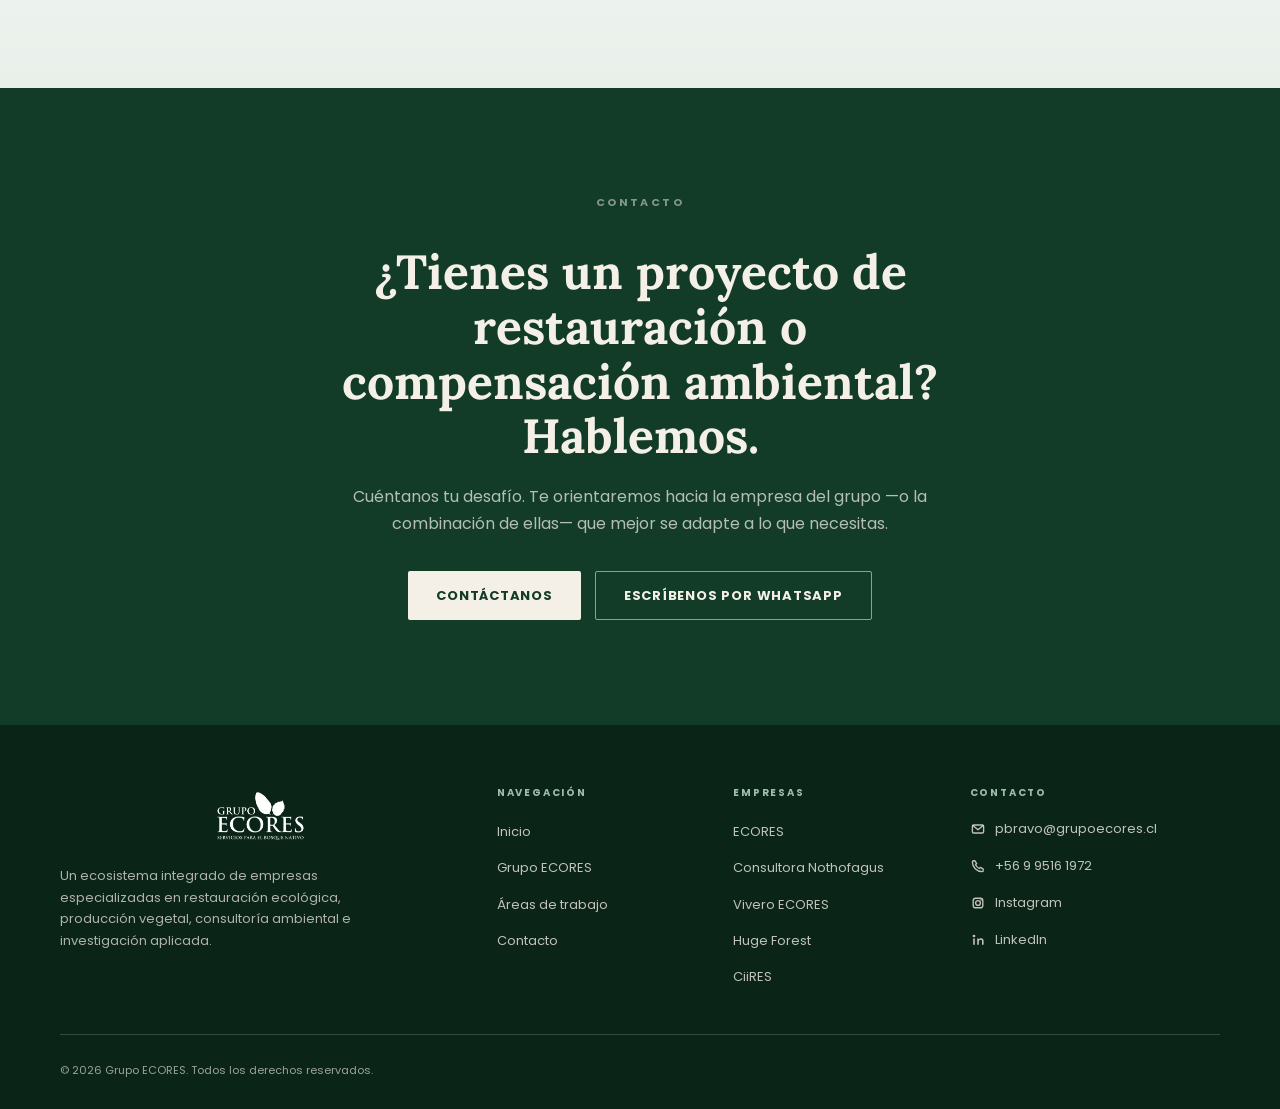
==== commit de9ef3d7: "Restaura correo directo del cliente" ====
--- a/index.html
+++ b/index.html
@@ -33,7 +33,7 @@
       "url": "https://grupoecores.cl/",
       "logo": "https://grupoecores.cl/assets/logo/grupoecores_color.png",
       "description": "Grupo ECORES integra restauración ecológica, estudios ambientales, producción vegetal, investigación aplicada y ejecución en terreno.",
-      "email": "contacto@grupoecores.cl",
+      "email": "pbravo@grupoecores.cl",
       "telephone": "+56995161972",
       "address": {
         "@type": "PostalAddress",
@@ -285,7 +285,7 @@
         <div class="footer-col">
           <h4>Contacto</h4>
           <ul>
-            <li><a class="contact-link" href="mailto:contacto@grupoecores.cl"><svg viewBox="0 0 20 20" fill="none" aria-hidden="true"><rect x="3" y="5" width="14" height="10" rx="1.5" stroke-width="1.7"/><path d="m4 6 6 5 6-5" stroke-width="1.7" stroke-linecap="round" stroke-linejoin="round"/></svg><span>contacto@grupoecores.cl</span></a></li>
+            <li><a class="contact-link" href="mailto:pbravo@grupoecores.cl"><svg viewBox="0 0 20 20" fill="none" aria-hidden="true"><rect x="3" y="5" width="14" height="10" rx="1.5" stroke-width="1.7"/><path d="m4 6 6 5 6-5" stroke-width="1.7" stroke-linecap="round" stroke-linejoin="round"/></svg><span>pbravo@grupoecores.cl</span></a></li>
             <li><a class="contact-link" href="tel:+56995161972"><svg viewBox="0 0 20 20" fill="none" aria-hidden="true"><path d="M6.1 3.5 8.3 7 6.9 8.4a11.4 11.4 0 0 0 4.7 4.7l1.4-1.4 3.5 2.2v1.6c0 .8-.7 1.5-1.5 1.5C8.4 17 3 11.6 3 5c0-.8.7-1.5 1.5-1.5h1.6Z" stroke-width="1.7" stroke-linecap="round" stroke-linejoin="round"/></svg><span>+56 9 9516 1972</span></a></li>
             <li><a class="contact-link" href="https://www.instagram.com/grupoecores/" target="_blank" rel="noopener noreferrer"><svg viewBox="0 0 20 20" fill="none" aria-hidden="true"><rect x="4" y="4" width="12" height="12" rx="3" stroke-width="1.7"/><circle cx="10" cy="10" r="3" stroke-width="1.7"/><circle cx="13.8" cy="6.2" r="1" fill="currentColor" stroke="none"/></svg><span>Instagram</span></a></li>
             <li><a class="contact-link" href="https://cl.linkedin.com/company/grupo-ecores" target="_blank" rel="noopener noreferrer"><svg viewBox="0 0 20 20" fill="none" aria-hidden="true"><circle cx="5" cy="5" r="1.7" fill="currentColor" stroke="none"/><path d="M4 8h2v8H4zM9 8h2v1.4c.6-.9 1.5-1.6 2.9-1.6 2.1 0 3.1 1.4 3.1 3.8V16h-2v-4c0-1.5-.5-2.2-1.6-2.2-1.3 0-2.4 1-2.4 2.8V16H9z" fill="currentColor" stroke="none"/></svg><span>LinkedIn</span></a></li>
